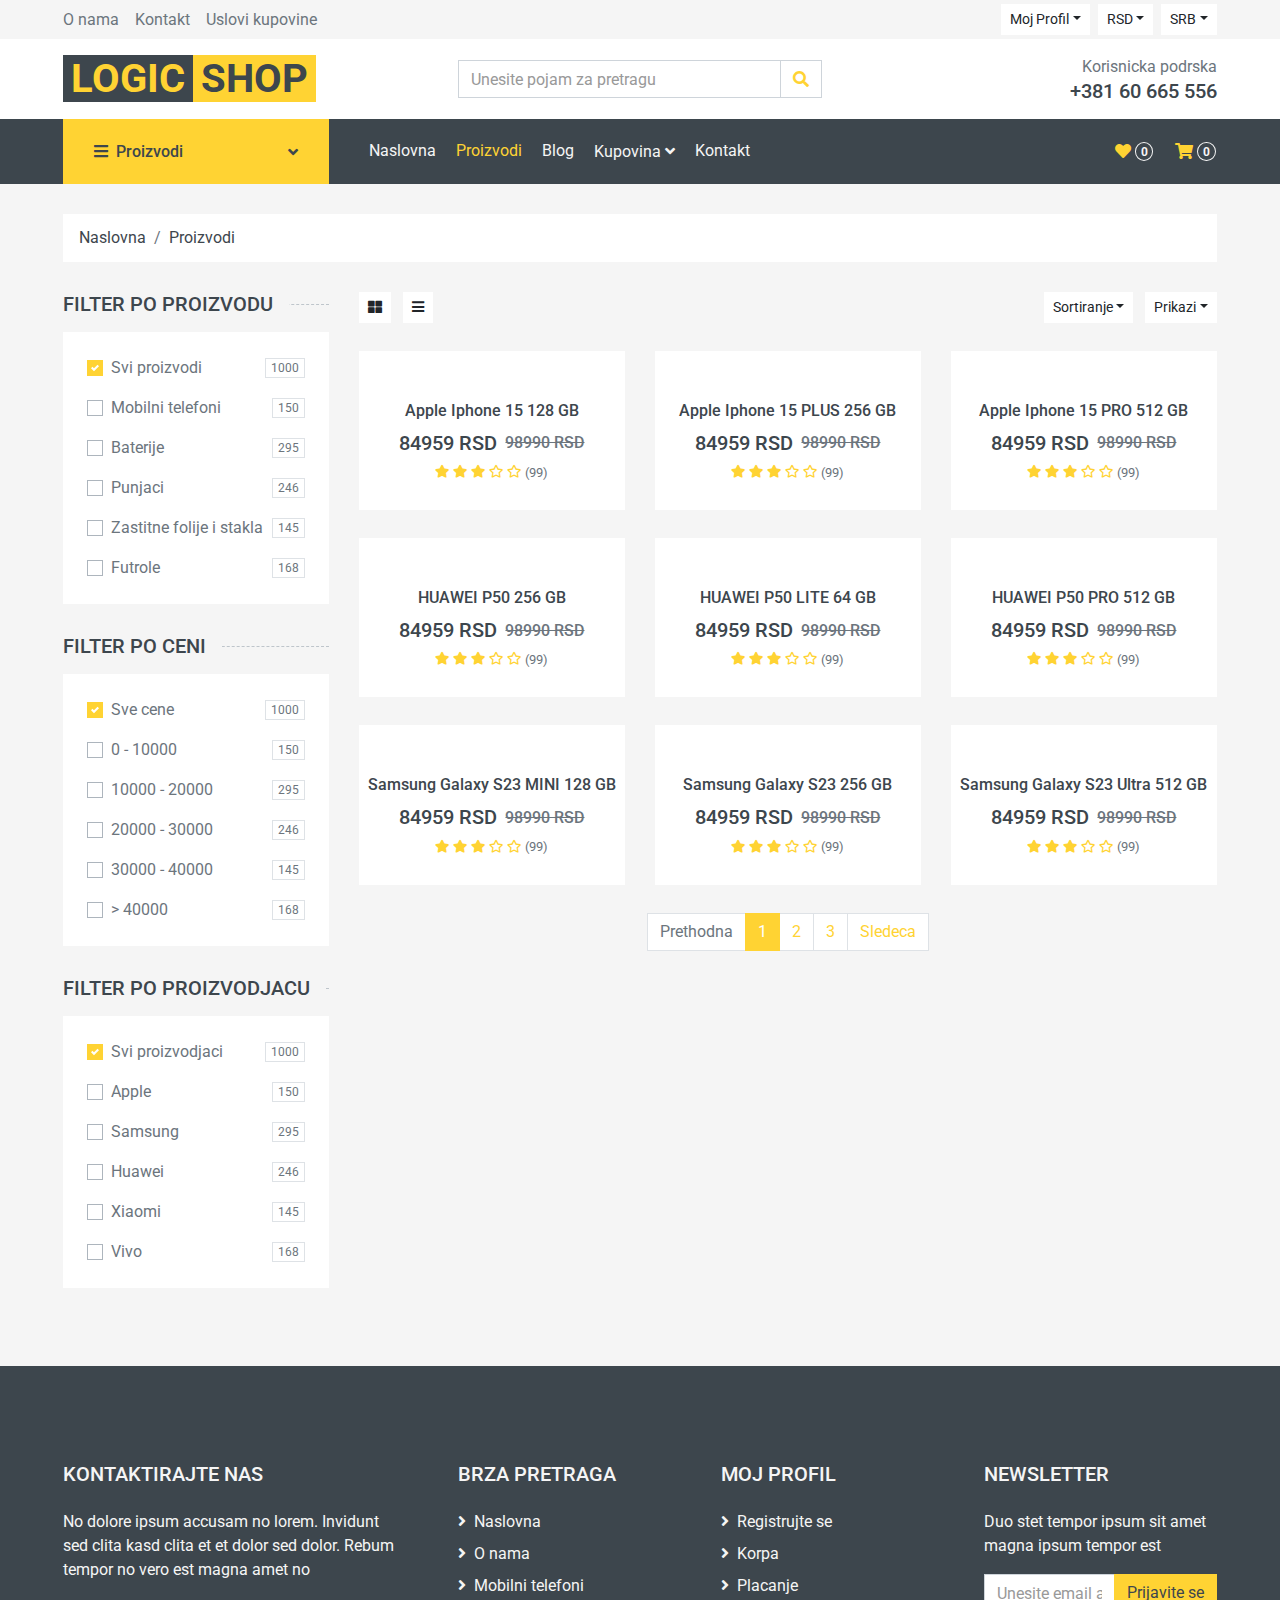
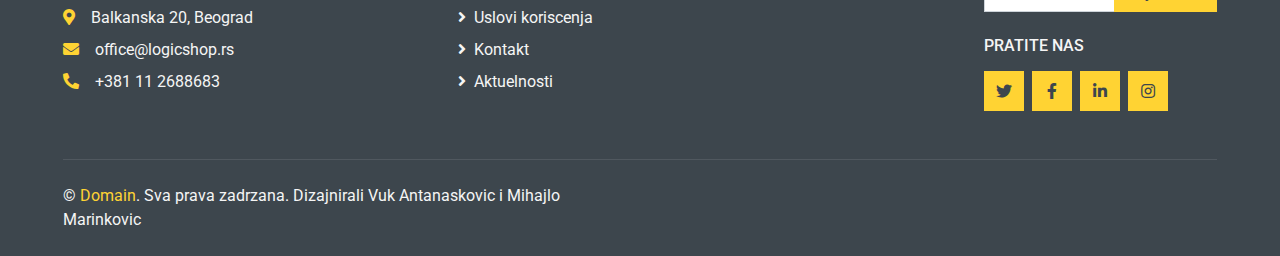
==== shop.html @ 24058022 "Add files via upload" ====
<!DOCTYPE html>
<html lang="en">

<head>
    <meta charset="utf-8">
    <title>MultiShop - Online Shop Website Template</title>
    <meta content="width=device-width, initial-scale=1.0" name="viewport">
    <meta content="Free HTML Templates" name="keywords">
    <meta content="Free HTML Templates" name="description">

    <!-- Favicon -->
    <link href="img/favicon.ico" rel="icon">

    <!-- Google Web Fonts -->
    <link rel="preconnect" href="https://fonts.gstatic.com">
    <link href="https://fonts.googleapis.com/css2?family=Roboto:wght@400;500;700&display=swap" rel="stylesheet">  

    <!-- Font Awesome -->
    <link href="https://cdnjs.cloudflare.com/ajax/libs/font-awesome/5.10.0/css/all.min.css" rel="stylesheet">

    <!-- Libraries Stylesheet -->
    <link href="lib/animate/animate.min.css" rel="stylesheet">
    <link href="lib/owlcarousel/assets/owl.carousel.min.css" rel="stylesheet">

    <!-- Customized Bootstrap Stylesheet -->
    <link href="css/style.css" rel="stylesheet">
</head>

<body>
     <!-- Topbar Start -->
     <div class="container-fluid">
        <div class="row bg-secondary py-1 px-xl-5">
            <div class="col-lg-6 d-none d-lg-block">
                <div class="d-inline-flex align-items-center h-100">
                    <a class="text-body mr-3" href="">O nama</a>
                    <a class="text-body mr-3" href="">Kontakt</a>
                    <a class="text-body mr-3" href="">Uslovi kupovine</a>
                </div>
            </div>
            <div class="col-lg-6 text-center text-lg-right">
                <div class="d-inline-flex align-items-center">
                    <div class="btn-group">
                        <button type="button" class="btn btn-sm btn-light dropdown-toggle" data-toggle="dropdown">Moj Profil</button>
                        <div class="dropdown-menu dropdown-menu-right">
                            <button class="dropdown-item" type="button">Prijavite se</button>
                            <button class="dropdown-item" type="button">Registrujte se</button>
                        </div>
                    </div>
                    <div class="btn-group mx-2">
                        <button type="button" class="btn btn-sm btn-light dropdown-toggle" data-toggle="dropdown">RSD</button>
                        <div class="dropdown-menu dropdown-menu-right">
                            <button class="dropdown-item" type="button">RSD</button>
                            <button class="dropdown-item" type="button">EUR</button>
                            <button class="dropdown-item" type="button">USD</button>
                        </div>
                    </div>
                    <div class="btn-group">
                        <button type="button" class="btn btn-sm btn-light dropdown-toggle" data-toggle="dropdown">SRB</button>
                        <div class="dropdown-menu dropdown-menu-right">
                            <button class="dropdown-item" type="button">SRB</button>
                            <button class="dropdown-item" type="button">ENG</button>
                        </div>
                    </div>
                </div>
                <div class="d-inline-flex align-items-center d-block d-lg-none">
                    <a href="" class="btn px-0 ml-2">
                        <i class="fas fa-heart text-dark"></i>
                        <span class="badge text-dark border border-dark rounded-circle" style="padding-bottom: 2px;">0</span>
                    </a>
                    <a href="" class="btn px-0 ml-2">
                        <i class="fas fa-shopping-cart text-dark"></i>
                        <span class="badge text-dark border border-dark rounded-circle" style="padding-bottom: 2px;">0</span>
                    </a>
                </div>
            </div>
        </div>
        <div class="row align-items-center bg-light py-3 px-xl-5 d-none d-lg-flex">
            <div class="col-lg-4">
                <a href="" class="text-decoration-none">
                    <span class="h1 text-uppercase text-primary bg-dark px-2">Logic</span>
                    <span class="h1 text-uppercase text-dark bg-primary px-2 ml-n1">Shop</span>
                </a>
            </div>
            <div class="col-lg-4 col-6 text-left">
                <form action="">
                    <div class="input-group">
                        <input type="text" class="form-control" placeholder="Unesite pojam za pretragu">
                        <div class="input-group-append">
                            <span class="input-group-text bg-transparent text-primary">
                                <i class="fa fa-search"></i>
                            </span>
                        </div>
                    </div>
                </form>
            </div>
            <div class="col-lg-4 col-6 text-right">
                <p class="m-0">Korisnicka podrska</p>
                <h5 class="m-0">+381 60 665 556</h5>
            </div>
        </div>
    </div>
    <!-- Topbar End -->


    <!-- Navbar Start -->
    <div class="container-fluid bg-dark mb-30">
        <div class="row px-xl-5">
            <div class="col-lg-3 d-none d-lg-block">
                <a class="btn d-flex align-items-center justify-content-between bg-primary w-100" data-toggle="collapse" href="#navbar-vertical" style="height: 65px; padding: 0 30px;">
                    <h6 class="text-dark m-0"><i class="fa fa-bars mr-2"></i>Proizvodi</h6>
                    <i class="fa fa-angle-down text-dark"></i>
                </a>
                <nav class="collapse position-absolute navbar navbar-vertical navbar-light align-items-start p-0 bg-light" id="navbar-vertical" style="width: calc(100% - 30px); z-index: 999;">
                    <div class="navbar-nav w-100">
                        <div class="nav-item dropdown dropright">
                            <a href="#" class="nav-link dropdown-toggle" data-toggle="dropdown">Mobilni telefoni <i class="fa fa-angle-right float-right mt-1"></i></a>
                            <div class="dropdown-menu position-absolute rounded-0 border-0 m-0">
                                <a href="" class="dropdown-item">Svi telefoni</a>
                                <a href="" class="dropdown-item">Apple</a>
                                <a href="" class="dropdown-item">Samsung</a>
                                <a href="" class="dropdown-item">Vivo</a>
                                <a href="" class="dropdown-item">Huawei</a>
                                <a href="" class="dropdown-item">Xiaomi</a>
                                <a href="" class="dropdown-item">Tesla</a>
                                <a href="" class="dropdown-item">Honor</a>
                            </div>
                        </div>
                        <a href="" class="nav-item nav-link">Baterije</a>
                        <a href="" class="nav-item nav-link">Punjaci</a>
                        <a href="" class="nav-item nav-link">Zastitne folije i stakla</a>
                        <a href="" class="nav-item nav-link">Futrole</a>
                        <a href="" class="nav-item nav-link">Slusalice - Hands free</a>
                        <a href="" class="nav-item nav-link">Kablovi</a>
                        <a href="" class="nav-item nav-link">Memorija</a>
                        <a href="" class="nav-item nav-link">Power bank</a>
                        <a href="" class="nav-item nav-link">Servis</a>
                    </div>
                </nav>
            </div>
            <div class="col-lg-9">
                <nav class="navbar navbar-expand-lg bg-dark navbar-dark py-3 py-lg-0 px-0">
                    <a href="" class="text-decoration-none d-block d-lg-none">
                        <span class="h1 text-uppercase text-dark bg-light px-2">Multi</span>
                        <span class="h1 text-uppercase text-light bg-primary px-2 ml-n1">Shop</span>
                    </a>
                    <button type="button" class="navbar-toggler" data-toggle="collapse" data-target="#navbarCollapse">
                        <span class="navbar-toggler-icon"></span>
                    </button>
                    <div class="collapse navbar-collapse justify-content-between" id="navbarCollapse">
                        <div class="navbar-nav mr-auto py-0">
                            <a href="index.html" class="nav-item nav-link">Naslovna</a>
                            <a href="shop.html" class="nav-item nav-link active">Proizvodi</a>
                            <a href="detail.html" class="nav-item nav-link">Blog</a>
                            <div class="nav-item dropdown">
                                <a href="#" class="nav-link dropdown-toggle" data-toggle="dropdown">Kupovina <i class="fa fa-angle-down mt-1"></i></a>
                                <div class="dropdown-menu bg-primary rounded-0 border-0 m-0">
                                    <a href="cart.html" class="dropdown-item">Korpa</a>
                                    <a href="checkout.html" class="dropdown-item">Placanje</a>
                                </div>
                            </div>
                            <a href="contact.html" class="nav-item nav-link">Kontakt</a>
                        </div>
                        <div class="navbar-nav ml-auto py-0 d-none d-lg-block">
                            <a href="" class="btn px-0">
                                <i class="fas fa-heart text-primary"></i>
                                <span class="badge text-secondary border border-secondary rounded-circle" style="padding-bottom: 2px;">0</span>
                            </a>
                            <a href="" class="btn px-0 ml-3">
                                <i class="fas fa-shopping-cart text-primary"></i>
                                <span class="badge text-secondary border border-secondary rounded-circle" style="padding-bottom: 2px;">0</span>
                            </a>
                        </div>
                    </div>
                </nav>
            </div>
        </div>
    </div>
    <!-- Navbar End -->


    <!-- Breadcrumb Start -->
    <div class="container-fluid">
        <div class="row px-xl-5">
            <div class="col-12">
                <nav class="breadcrumb bg-light mb-30">
                    <a class="breadcrumb-item text-dark" href="#">Naslovna</a>
                    <a class="breadcrumb-item text-dark" href="#">Proizvodi</a>
                </nav>
            </div>
        </div>
    </div>
    <!-- Breadcrumb End -->


    <!-- Shop Start -->
    <div class="container-fluid">
        <div class="row px-xl-5">
            
            <!-- Shop Sidebar Start -->
            <div class="col-lg-3 col-md-4">
                                <!-- Size Start -->
                                <h5 class="section-title position-relative text-uppercase mb-3"><span class="bg-secondary pr-3">Filter po proizvodu</span></h5>
                                <div class="bg-light p-4 mb-30">
                                    <form>
                                        <div class="custom-control custom-checkbox d-flex align-items-center justify-content-between mb-3">
                                            <input type="checkbox" class="custom-control-input" checked id="size-all">
                                            <label class="custom-control-label" for="size-all">Svi proizvodi</label>
                                            <span class="badge border font-weight-normal">1000</span>
                                        </div>
                                        <div class="custom-control custom-checkbox d-flex align-items-center justify-content-between mb-3">
                                            <input type="checkbox" class="custom-control-input" id="size-1">
                                            <label class="custom-control-label" for="size-1">Mobilni telefoni</label>
                                            <span class="badge border font-weight-normal">150</span>
                                        </div>
                                        <div class="custom-control custom-checkbox d-flex align-items-center justify-content-between mb-3">
                                            <input type="checkbox" class="custom-control-input" id="size-2">
                                            <label class="custom-control-label" for="size-2">Baterije</label>
                                            <span class="badge border font-weight-normal">295</span>
                                        </div>
                                        <div class="custom-control custom-checkbox d-flex align-items-center justify-content-between mb-3">
                                            <input type="checkbox" class="custom-control-input" id="size-3">
                                            <label class="custom-control-label" for="size-3">Punjaci</label>
                                            <span class="badge border font-weight-normal">246</span>
                                        </div>
                                        <div class="custom-control custom-checkbox d-flex align-items-center justify-content-between mb-3">
                                            <input type="checkbox" class="custom-control-input" id="size-4">
                                            <label class="custom-control-label" for="size-4">Zastitne folije i stakla</label>
                                            <span class="badge border font-weight-normal">145</span>
                                        </div>
                                        <div class="custom-control custom-checkbox d-flex align-items-center justify-content-between">
                                            <input type="checkbox" class="custom-control-input" id="size-5">
                                            <label class="custom-control-label" for="size-5">Futrole</label>
                                            <span class="badge border font-weight-normal">168</span>
                                        </div>
                                    </form>
                                </div>
                                <!-- Size End -->
                <!-- Price Start -->
                <h5 class="section-title position-relative text-uppercase mb-3"><span class="bg-secondary pr-3">Filter po ceni</span></h5>
                <div class="bg-light p-4 mb-30">
                    <form>
                        <div class="custom-control custom-checkbox d-flex align-items-center justify-content-between mb-3">
                            <input type="checkbox" class="custom-control-input" checked id="price-all">
                            <label class="custom-control-label" for="price-all">Sve cene</label>
                            <span class="badge border font-weight-normal">1000</span>
                        </div>
                        <div class="custom-control custom-checkbox d-flex align-items-center justify-content-between mb-3">
                            <input type="checkbox" class="custom-control-input" id="price-1">
                            <label class="custom-control-label" for="price-1">0 - 10000</label>
                            <span class="badge border font-weight-normal">150</span>
                        </div>
                        <div class="custom-control custom-checkbox d-flex align-items-center justify-content-between mb-3">
                            <input type="checkbox" class="custom-control-input" id="price-2">
                            <label class="custom-control-label" for="price-2">10000 - 20000</label>
                            <span class="badge border font-weight-normal">295</span>
                        </div>
                        <div class="custom-control custom-checkbox d-flex align-items-center justify-content-between mb-3">
                            <input type="checkbox" class="custom-control-input" id="price-3">
                            <label class="custom-control-label" for="price-3">20000 - 30000</label>
                            <span class="badge border font-weight-normal">246</span>
                        </div>
                        <div class="custom-control custom-checkbox d-flex align-items-center justify-content-between mb-3">
                            <input type="checkbox" class="custom-control-input" id="price-4">
                            <label class="custom-control-label" for="price-4">30000 - 40000</label>
                            <span class="badge border font-weight-normal">145</span>
                        </div>
                        <div class="custom-control custom-checkbox d-flex align-items-center justify-content-between">
                            <input type="checkbox" class="custom-control-input" id="price-5">
                            <label class="custom-control-label" for="price-5">> 40000</label>
                            <span class="badge border font-weight-normal">168</span>
                        </div>
                    </form>
                </div>
                <!-- Price End -->
                
                <!-- Color Start -->
                <h5 class="section-title position-relative text-uppercase mb-3"><span class="bg-secondary pr-3">Filter po proizvodjacu</span></h5>
                <div class="bg-light p-4 mb-30">
                    <form>
                        <div class="custom-control custom-checkbox d-flex align-items-center justify-content-between mb-3">
                            <input type="checkbox" class="custom-control-input" checked id="color-all">
                            <label class="custom-control-label" for="price-all">Svi proizvodjaci</label>
                            <span class="badge border font-weight-normal">1000</span>
                        </div>
                        <div class="custom-control custom-checkbox d-flex align-items-center justify-content-between mb-3">
                            <input type="checkbox" class="custom-control-input" id="color-1">
                            <label class="custom-control-label" for="color-1">Apple</label>
                            <span class="badge border font-weight-normal">150</span>
                        </div>
                        <div class="custom-control custom-checkbox d-flex align-items-center justify-content-between mb-3">
                            <input type="checkbox" class="custom-control-input" id="color-2">
                            <label class="custom-control-label" for="color-2">Samsung</label>
                            <span class="badge border font-weight-normal">295</span>
                        </div>
                        <div class="custom-control custom-checkbox d-flex align-items-center justify-content-between mb-3">
                            <input type="checkbox" class="custom-control-input" id="color-3">
                            <label class="custom-control-label" for="color-3">Huawei</label>
                            <span class="badge border font-weight-normal">246</span>
                        </div>
                        <div class="custom-control custom-checkbox d-flex align-items-center justify-content-between mb-3">
                            <input type="checkbox" class="custom-control-input" id="color-4">
                            <label class="custom-control-label" for="color-4">Xiaomi</label>
                            <span class="badge border font-weight-normal">145</span>
                        </div>
                        <div class="custom-control custom-checkbox d-flex align-items-center justify-content-between">
                            <input type="checkbox" class="custom-control-input" id="color-5">
                            <label class="custom-control-label" for="color-5">Vivo</label>
                            <span class="badge border font-weight-normal">168</span>
                        </div>
                    </form>
                </div>
                <!-- Color End -->

            </div>
            <!-- Shop Sidebar End -->


            <!-- Shop Product Start -->
            <div class="col-lg-9 col-md-8">
                <div class="row pb-3">
                    <div class="col-12 pb-1">
                        <div class="d-flex align-items-center justify-content-between mb-4">
                            <div>
                                <button class="btn btn-sm btn-light"><i class="fa fa-th-large"></i></button>
                                <button class="btn btn-sm btn-light ml-2"><i class="fa fa-bars"></i></button>
                            </div>
                            <div class="ml-2">
                                <div class="btn-group">
                                    <button type="button" class="btn btn-sm btn-light dropdown-toggle" data-toggle="dropdown">Sortiranje</button>
                                    <div class="dropdown-menu dropdown-menu-right">
                                        <a class="dropdown-item" href="#">Po ceni rastuce</a>
                                        <a class="dropdown-item" href="#">Po ceni opadajuce</a>
                                        <a class="dropdown-item" href="#">Po nazivu proizvoda</a>
                                    </div>
                                </div>
                                <div class="btn-group ml-2">
                                    <button type="button" class="btn btn-sm btn-light dropdown-toggle" data-toggle="dropdown">Prikazi</button>
                                    <div class="dropdown-menu dropdown-menu-right">
                                        <a class="dropdown-item" href="#">10</a>
                                        <a class="dropdown-item" href="#">20</a>
                                        <a class="dropdown-item" href="#">30</a>
                                    </div>
                                </div>
                            </div>
                        </div>
                    </div>
                    <div class="col-lg-4 col-md-6 col-sm-6 pb-1">
                        <div class="product-item bg-light mb-4">
                            <div class="product-img position-relative overflow-hidden">
                                <img class="img-fluid w-100" src="img/telefoni/izdvajamo/slika1.webp" alt="">
                                <div class="product-action">
                                    <a class="btn btn-outline-dark btn-square" href=""><i class="fa fa-shopping-cart"></i></a>
                                    <a class="btn btn-outline-dark btn-square" href=""><i class="far fa-heart"></i></a>
                                    <a class="btn btn-outline-dark btn-square" href=""><i class="fa fa-sync-alt"></i></a>
                                    <a class="btn btn-outline-dark btn-square" href=""><i class="fa fa-search"></i></a>
                                </div>
                            </div>
                            <div class="text-center py-4">
                                <a class="h6 text-decoration-none text-truncate" href="">Apple Iphone 15 128 GB</a>
                                <div class="d-flex align-items-center justify-content-center mt-2">
                                    <h5>84959 RSD</h5><h6 class="text-muted ml-2"><del>98990 RSD</del></h6>
                                </div>
                                <div class="d-flex align-items-center justify-content-center mb-1">
                                    <small class="fa fa-star text-primary mr-1"></small>
                                    <small class="fa fa-star text-primary mr-1"></small>
                                    <small class="fa fa-star text-primary mr-1"></small>
                                    <small class="far fa-star text-primary mr-1"></small>
                                    <small class="far fa-star text-primary mr-1"></small>
                                    <small>(99)</small>
                                </div>
                            </div>
                        </div>
                    </div>
                    <div class="col-lg-4 col-md-6 col-sm-6 pb-1">
                        <div class="product-item bg-light mb-4">
                            <div class="product-img position-relative overflow-hidden">
                                <img class="img-fluid w-100" src="img/telefoni/izdvajamo/slika1.webp" alt="">
                                <div class="product-action">
                                    <a class="btn btn-outline-dark btn-square" href=""><i class="fa fa-shopping-cart"></i></a>
                                    <a class="btn btn-outline-dark btn-square" href=""><i class="far fa-heart"></i></a>
                                    <a class="btn btn-outline-dark btn-square" href=""><i class="fa fa-sync-alt"></i></a>
                                    <a class="btn btn-outline-dark btn-square" href=""><i class="fa fa-search"></i></a>
                                </div>
                            </div>
                            <div class="text-center py-4">
                                <a class="h6 text-decoration-none text-truncate" href="">Apple Iphone 15 PLUS 256 GB</a>
                                <div class="d-flex align-items-center justify-content-center mt-2">
                                    <h5>84959 RSD</h5><h6 class="text-muted ml-2"><del>98990 RSD</del></h6>
                                </div>
                                <div class="d-flex align-items-center justify-content-center mb-1">
                                    <small class="fa fa-star text-primary mr-1"></small>
                                    <small class="fa fa-star text-primary mr-1"></small>
                                    <small class="fa fa-star text-primary mr-1"></small>
                                    <small class="far fa-star text-primary mr-1"></small>
                                    <small class="far fa-star text-primary mr-1"></small>
                                    <small>(99)</small>
                                </div>
                            </div>
                        </div>
                    </div>
                    <div class="col-lg-4 col-md-6 col-sm-6 pb-1">
                        <div class="product-item bg-light mb-4">
                            <div class="product-img position-relative overflow-hidden">
                                <img class="img-fluid w-100" src="img/telefoni/izdvajamo/slika1.webp" alt="">
                                <div class="product-action">
                                    <a class="btn btn-outline-dark btn-square" href=""><i class="fa fa-shopping-cart"></i></a>
                                    <a class="btn btn-outline-dark btn-square" href=""><i class="far fa-heart"></i></a>
                                    <a class="btn btn-outline-dark btn-square" href=""><i class="fa fa-sync-alt"></i></a>
                                    <a class="btn btn-outline-dark btn-square" href=""><i class="fa fa-search"></i></a>
                                </div>
                            </div>
                            <div class="text-center py-4">
                                <a class="h6 text-decoration-none text-truncate" href="">Apple Iphone 15 PRO 512 GB</a>
                                <div class="d-flex align-items-center justify-content-center mt-2">
                                    <h5>84959 RSD</h5><h6 class="text-muted ml-2"><del>98990 RSD</del></h6>
                                </div>
                                <div class="d-flex align-items-center justify-content-center mb-1">
                                    <small class="fa fa-star text-primary mr-1"></small>
                                    <small class="fa fa-star text-primary mr-1"></small>
                                    <small class="fa fa-star text-primary mr-1"></small>
                                    <small class="far fa-star text-primary mr-1"></small>
                                    <small class="far fa-star text-primary mr-1"></small>
                                    <small>(99)</small>
                                </div>
                            </div>
                        </div>
                    </div>
                    <div class="col-lg-4 col-md-6 col-sm-6 pb-1">
                        <div class="product-item bg-light mb-4">
                            <div class="product-img position-relative overflow-hidden">
                                <img class="img-fluid w-100" src="img/telefoni/izdvajamo/slika4.jpg" alt="">
                                <div class="product-action">
                                    <a class="btn btn-outline-dark btn-square" href=""><i class="fa fa-shopping-cart"></i></a>
                                    <a class="btn btn-outline-dark btn-square" href=""><i class="far fa-heart"></i></a>
                                    <a class="btn btn-outline-dark btn-square" href=""><i class="fa fa-sync-alt"></i></a>
                                    <a class="btn btn-outline-dark btn-square" href=""><i class="fa fa-search"></i></a>
                                </div>
                            </div>
                            <div class="text-center py-4">
                                <a class="h6 text-decoration-none text-truncate" href="">HUAWEI P50 256 GB</a>
                                <div class="d-flex align-items-center justify-content-center mt-2">
                                    <h5>84959 RSD</h5><h6 class="text-muted ml-2"><del>98990 RSD</del></h6>
                                </div>
                                <div class="d-flex align-items-center justify-content-center mb-1">
                                    <small class="fa fa-star text-primary mr-1"></small>
                                    <small class="fa fa-star text-primary mr-1"></small>
                                    <small class="fa fa-star text-primary mr-1"></small>
                                    <small class="far fa-star text-primary mr-1"></small>
                                    <small class="far fa-star text-primary mr-1"></small>
                                    <small>(99)</small>
                                </div>
                            </div>
                        </div>
                    </div>
                    <div class="col-lg-4 col-md-6 col-sm-6 pb-1">
                        <div class="product-item bg-light mb-4">
                            <div class="product-img position-relative overflow-hidden">
                                <img class="img-fluid w-100" src="img/telefoni/izdvajamo/slika4.jpg" alt="">
                                <div class="product-action">
                                    <a class="btn btn-outline-dark btn-square" href=""><i class="fa fa-shopping-cart"></i></a>
                                    <a class="btn btn-outline-dark btn-square" href=""><i class="far fa-heart"></i></a>
                                    <a class="btn btn-outline-dark btn-square" href=""><i class="fa fa-sync-alt"></i></a>
                                    <a class="btn btn-outline-dark btn-square" href=""><i class="fa fa-search"></i></a>
                                </div>
                            </div>
                            <div class="text-center py-4">
                                <a class="h6 text-decoration-none text-truncate" href="">HUAWEI P50 LITE 64 GB</a>
                                <div class="d-flex align-items-center justify-content-center mt-2">
                                    <h5>84959 RSD</h5><h6 class="text-muted ml-2"><del>98990 RSD</del></h6>
                                </div>
                                <div class="d-flex align-items-center justify-content-center mb-1">
                                    <small class="fa fa-star text-primary mr-1"></small>
                                    <small class="fa fa-star text-primary mr-1"></small>
                                    <small class="fa fa-star text-primary mr-1"></small>
                                    <small class="far fa-star text-primary mr-1"></small>
                                    <small class="far fa-star text-primary mr-1"></small>
                                    <small>(99)</small>
                                </div>
                            </div>
                        </div>
                    </div>
                    <div class="col-lg-4 col-md-6 col-sm-6 pb-1">
                        <div class="product-item bg-light mb-4">
                            <div class="product-img position-relative overflow-hidden">
                                <img class="img-fluid w-100" src="img/telefoni/izdvajamo/slika4.jpg" alt="">
                                <div class="product-action">
                                    <a class="btn btn-outline-dark btn-square" href=""><i class="fa fa-shopping-cart"></i></a>
                                    <a class="btn btn-outline-dark btn-square" href=""><i class="far fa-heart"></i></a>
                                    <a class="btn btn-outline-dark btn-square" href=""><i class="fa fa-sync-alt"></i></a>
                                    <a class="btn btn-outline-dark btn-square" href=""><i class="fa fa-search"></i></a>
                                </div>
                            </div>
                            <div class="text-center py-4">
                                <a class="h6 text-decoration-none text-truncate" href="">HUAWEI P50 PRO 512 GB</a>
                                <div class="d-flex align-items-center justify-content-center mt-2">
                                    <h5>84959 RSD</h5><h6 class="text-muted ml-2"><del>98990 RSD</del></h6>
                                </div>
                                <div class="d-flex align-items-center justify-content-center mb-1">
                                    <small class="fa fa-star text-primary mr-1"></small>
                                    <small class="fa fa-star text-primary mr-1"></small>
                                    <small class="fa fa-star text-primary mr-1"></small>
                                    <small class="far fa-star text-primary mr-1"></small>
                                    <small class="far fa-star text-primary mr-1"></small>
                                    <small>(99)</small>
                                </div>
                            </div>
                        </div>
                    </div>
                    <div class="col-lg-4 col-md-6 col-sm-6 pb-1">
                        <div class="product-item bg-light mb-4">
                            <div class="product-img position-relative overflow-hidden">
                                <img class="img-fluid w-100" src="img/telefoni/izdvajamo/slika2.jpg" alt="">
                                <div class="product-action">
                                    <a class="btn btn-outline-dark btn-square" href=""><i class="fa fa-shopping-cart"></i></a>
                                    <a class="btn btn-outline-dark btn-square" href=""><i class="far fa-heart"></i></a>
                                    <a class="btn btn-outline-dark btn-square" href=""><i class="fa fa-sync-alt"></i></a>
                                    <a class="btn btn-outline-dark btn-square" href=""><i class="fa fa-search"></i></a>
                                </div>
                            </div>
                            <div class="text-center py-4">
                                <a class="h6 text-decoration-none text-truncate" href="">Samsung Galaxy S23 MINI 128 GB</a>
                                <div class="d-flex align-items-center justify-content-center mt-2">
                                    <h5>84959 RSD</h5><h6 class="text-muted ml-2"><del>98990 RSD</del></h6>
                                </div>
                                <div class="d-flex align-items-center justify-content-center mb-1">
                                    <small class="fa fa-star text-primary mr-1"></small>
                                    <small class="fa fa-star text-primary mr-1"></small>
                                    <small class="fa fa-star text-primary mr-1"></small>
                                    <small class="far fa-star text-primary mr-1"></small>
                                    <small class="far fa-star text-primary mr-1"></small>
                                    <small>(99)</small>
                                </div>
                            </div>
                        </div>
                    </div>
                    <div class="col-lg-4 col-md-6 col-sm-6 pb-1">
                        <div class="product-item bg-light mb-4">
                            <div class="product-img position-relative overflow-hidden">
                                <img class="img-fluid w-100" src="img/telefoni/izdvajamo/slika2.jpg" alt="">
                                <div class="product-action">
                                    <a class="btn btn-outline-dark btn-square" href=""><i class="fa fa-shopping-cart"></i></a>
                                    <a class="btn btn-outline-dark btn-square" href=""><i class="far fa-heart"></i></a>
                                    <a class="btn btn-outline-dark btn-square" href=""><i class="fa fa-sync-alt"></i></a>
                                    <a class="btn btn-outline-dark btn-square" href=""><i class="fa fa-search"></i></a>
                                </div>
                            </div>
                            <div class="text-center py-4">
                                <a class="h6 text-decoration-none text-truncate" href="">Samsung Galaxy S23 256 GB</a>
                                <div class="d-flex align-items-center justify-content-center mt-2">
                                    <h5>84959 RSD</h5><h6 class="text-muted ml-2"><del>98990 RSD</del></h6>
                                </div>
                                <div class="d-flex align-items-center justify-content-center mb-1">
                                    <small class="fa fa-star text-primary mr-1"></small>
                                    <small class="fa fa-star text-primary mr-1"></small>
                                    <small class="fa fa-star text-primary mr-1"></small>
                                    <small class="far fa-star text-primary mr-1"></small>
                                    <small class="far fa-star text-primary mr-1"></small>
                                    <small>(99)</small>
                                </div>
                            </div>
                        </div>
                    </div>
                    <div class="col-lg-4 col-md-6 col-sm-6 pb-1">
                        <div class="product-item bg-light mb-4">
                            <div class="product-img position-relative overflow-hidden">
                                <img class="img-fluid w-100" src="img/telefoni/izdvajamo/slika2.jpg" alt="">
                                <div class="product-action">
                                    <a class="btn btn-outline-dark btn-square" href=""><i class="fa fa-shopping-cart"></i></a>
                                    <a class="btn btn-outline-dark btn-square" href=""><i class="far fa-heart"></i></a>
                                    <a class="btn btn-outline-dark btn-square" href=""><i class="fa fa-sync-alt"></i></a>
                                    <a class="btn btn-outline-dark btn-square" href=""><i class="fa fa-search"></i></a>
                                </div>
                            </div>
                            <div class="text-center py-4">
                                <a class="h6 text-decoration-none text-truncate" href="">Samsung Galaxy S23 Ultra 512 GB</a>
                                <div class="d-flex align-items-center justify-content-center mt-2">
                                    <h5>84959 RSD</h5><h6 class="text-muted ml-2"><del>98990 RSD</del></h6>
                                </div>
                                <div class="d-flex align-items-center justify-content-center mb-1">
                                    <small class="fa fa-star text-primary mr-1"></small>
                                    <small class="fa fa-star text-primary mr-1"></small>
                                    <small class="fa fa-star text-primary mr-1"></small>
                                    <small class="far fa-star text-primary mr-1"></small>
                                    <small class="far fa-star text-primary mr-1"></small>
                                    <small>(99)</small>
                                </div>
                            </div>
                        </div>
                    </div>
                    <div class="col-12">
                        <nav>
                          <ul class="pagination justify-content-center">
                            <li class="page-item disabled"><a class="page-link" href="#">Prethodna</span></a></li>
                            <li class="page-item active"><a class="page-link" href="#">1</a></li>
                            <li class="page-item"><a class="page-link" href="#">2</a></li>
                            <li class="page-item"><a class="page-link" href="#">3</a></li>
                            <li class="page-item"><a class="page-link" href="#">Sledeca</a></li>
                          </ul>
                        </nav>
                    </div>
                </div>
            </div>
            <!-- Shop Product End -->
        </div>
    </div>
    <!-- Shop End -->


<!-- Footer Start -->
<div class="container-fluid bg-dark text-secondary mt-5 pt-5">
    <div class="row px-xl-5 pt-5">
        <div class="col-lg-4 col-md-12 mb-5 pr-3 pr-xl-5">
            <h5 class="text-secondary text-uppercase mb-4">Kontaktirajte nas</h5>
            <p class="mb-4">No dolore ipsum accusam no lorem. Invidunt sed clita kasd clita et et dolor sed dolor. Rebum tempor no vero est magna amet no</p>
            <p class="mb-2"><i class="fa fa-map-marker-alt text-primary mr-3"></i>Balkanska 20, Beograd</p>
            <p class="mb-2"><i class="fa fa-envelope text-primary mr-3"></i>office@logicshop.rs</p>
            <p class="mb-0"><i class="fa fa-phone-alt text-primary mr-3"></i>+381 11 2688683</p>
        </div>
        <div class="col-lg-8 col-md-12">
            <div class="row">
                <div class="col-md-4 mb-5">
                    <h5 class="text-secondary text-uppercase mb-4">Brza pretraga</h5>
                    <div class="d-flex flex-column justify-content-start">
                        <a class="text-secondary mb-2" href="#"><i class="fa fa-angle-right mr-2"></i>Naslovna</a>
                        <a class="text-secondary mb-2" href="#"><i class="fa fa-angle-right mr-2"></i>O nama</a>
                        <a class="text-secondary mb-2" href="#"><i class="fa fa-angle-right mr-2"></i>Mobilni telefoni</a>
                        <a class="text-secondary mb-2" href="#"><i class="fa fa-angle-right mr-2"></i>Uslovi koriscenja</a>
                        <a class="text-secondary mb-2" href="#"><i class="fa fa-angle-right mr-2"></i>Kontakt</a>
                        <a class="text-secondary" href="#"><i class="fa fa-angle-right mr-2"></i>Aktuelnosti</a>
                    </div>
                </div>
                <div class="col-md-4 mb-5">
                    <h5 class="text-secondary text-uppercase mb-4">Moj profil</h5>
                    <div class="d-flex flex-column justify-content-start">
                        <a class="text-secondary mb-2" href="#"><i class="fa fa-angle-right mr-2"></i>Registrujte se</a>
                        <a class="text-secondary mb-2" href="#"><i class="fa fa-angle-right mr-2"></i>Korpa</a>
                        <a class="text-secondary mb-2" href="#"><i class="fa fa-angle-right mr-2"></i>Placanje</a>
                    </div>
                </div>
                <div class="col-md-4 mb-5">
                    <h5 class="text-secondary text-uppercase mb-4">Newsletter</h5>
                    <p>Duo stet tempor ipsum sit amet magna ipsum tempor est</p>
                    <form action="">
                        <div class="input-group">
                            <input type="text" class="form-control" placeholder="Unesite email adresu">
                            <div class="input-group-append">
                                <button class="btn btn-primary">Prijavite se</button>
                            </div>
                        </div>
                    </form>
                    <h6 class="text-secondary text-uppercase mt-4 mb-3">Pratite nas</h6>
                    <div class="d-flex">
                        <a class="btn btn-primary btn-square mr-2" href="#"><i class="fab fa-twitter"></i></a>
                        <a class="btn btn-primary btn-square mr-2" href="#"><i class="fab fa-facebook-f"></i></a>
                        <a class="btn btn-primary btn-square mr-2" href="#"><i class="fab fa-linkedin-in"></i></a>
                        <a class="btn btn-primary btn-square" href="#"><i class="fab fa-instagram"></i></a>
                    </div>
                </div>
            </div>
        </div>
    </div>
    <div class="row border-top mx-xl-5 py-4" style="border-color: rgba(256, 256, 256, .1) !important;">
        <div class="col-md-6 px-xl-0">
            <p class="mb-md-0 text-center text-md-left text-secondary">
                &copy; <a class="text-primary" href="#">Domain</a>. Sva prava zadrzana. Dizajnirali Vuk Antanaskovic i Mihajlo Marinkovic
            </p>
        </div>
        <div class="col-md-6 px-xl-0 text-center text-md-right">
            <img class="img-fluid" src="img/payments.png" alt="">
        </div>
    </div>
</div>
<!-- Footer End -->



    <!-- Back to Top -->
    <a href="#" class="btn btn-primary back-to-top"><i class="fa fa-angle-double-up"></i></a>


    <!-- JavaScript Libraries -->
    <script src="https://code.jquery.com/jquery-3.4.1.min.js"></script>
    <script src="https://stackpath.bootstrapcdn.com/bootstrap/4.4.1/js/bootstrap.bundle.min.js"></script>
    <script src="lib/easing/easing.min.js"></script>
    <script src="lib/owlcarousel/owl.carousel.min.js"></script>

    <!-- Contact Javascript File -->
    <script src="mail/jqBootstrapValidation.min.js"></script>
    <script src="mail/contact.js"></script>

    <!-- Template Javascript -->
    <script src="js/main.js"></script>
</body>

</html>
---- css/style.css ----
/******* Bootstrap Theming ********/
/*!
 * Bootstrap v4.5.3 (https://getbootstrap.com/)
 * Copyright 2011-2020 The Bootstrap Authors
 * Copyright 2011-2020 Twitter, Inc.
 * Licensed under MIT (https://github.com/twbs/bootstrap/blob/main/LICENSE)
 */
:root {
  --blue: #007bff;
  --indigo: #6610f2;
  --purple: #6f42c1;
  --pink: #e83e8c;
  --red: #dc3545;
  --orange: #fd7e14;
  --yellow: #ffc107;
  --green: #28a745;
  --teal: #20c997;
  --cyan: #17a2b8;
  --white: #fff;
  --gray: #6c757d;
  --gray-dark: #343a40;
  --primary: #FFD333;
  --secondary: #F5F5F5;
  --success: #28a745;
  --info: #17a2b8;
  --warning: #ffc107;
  --danger: #dc3545;
  --light: #FFFFFF;
  --dark: #3D464D;
  --breakpoint-xs: 0;
  --breakpoint-sm: 576px;
  --breakpoint-md: 768px;
  --breakpoint-lg: 992px;
  --breakpoint-xl: 1200px;
  --font-family-sans-serif: "Roboto", sans-serif;
  --font-family-monospace: SFMono-Regular, Menlo, Monaco, Consolas, "Liberation Mono", "Courier New", monospace;
}

*,
*::before,
*::after {
  box-sizing: border-box;
}

html {
  font-family: sans-serif;
  line-height: 1.15;
  -webkit-text-size-adjust: 100%;
  -webkit-tap-highlight-color: rgba(0, 0, 0, 0);
}

article, aside, figcaption, figure, footer, header, hgroup, main, nav, section {
  display: block;
}

body {
  margin: 0;
  font-family: "Roboto", sans-serif;
  font-size: 1rem;
  font-weight: 400;
  line-height: 1.5;
  color: #6C757D;
  text-align: left;
  background-color: #F5F5F5;
}

[tabindex="-1"]:focus:not(:focus-visible) {
  outline: 0 !important;
}

hr {
  box-sizing: content-box;
  height: 0;
  overflow: visible;
}

h1, h2, h3, h4, h5, h6 {
  margin-top: 0;
  margin-bottom: 0.5rem;
}

p {
  margin-top: 0;
  margin-bottom: 1rem;
}

abbr[title],
abbr[data-original-title] {
  text-decoration: underline;
  text-decoration: underline dotted;
  cursor: help;
  border-bottom: 0;
  text-decoration-skip-ink: none;
}

address {
  margin-bottom: 1rem;
  font-style: normal;
  line-height: inherit;
}

ol,
ul,
dl {
  margin-top: 0;
  margin-bottom: 1rem;
}

ol ol,
ul ul,
ol ul,
ul ol {
  margin-bottom: 0;
}

dt {
  font-weight: 700;
}

dd {
  margin-bottom: .5rem;
  margin-left: 0;
}

blockquote {
  margin: 0 0 1rem;
}

b,
strong {
  font-weight: bolder;
}

small {
  font-size: 80%;
}

sub,
sup {
  position: relative;
  font-size: 75%;
  line-height: 0;
  vertical-align: baseline;
}

sub {
  bottom: -.25em;
}

sup {
  top: -.5em;
}

a {
  color: #FFD333;
  text-decoration: none;
  background-color: transparent;
}

a:hover {
  color: #e6b400;
  text-decoration: underline;
}

a:not([href]):not([class]) {
  color: inherit;
  text-decoration: none;
}

a:not([href]):not([class]):hover {
  color: inherit;
  text-decoration: none;
}

pre,
code,
kbd,
samp {
  font-family: SFMono-Regular, Menlo, Monaco, Consolas, "Liberation Mono", "Courier New", monospace;
  font-size: 1em;
}

pre {
  margin-top: 0;
  margin-bottom: 1rem;
  overflow: auto;
  -ms-overflow-style: scrollbar;
}

figure {
  margin: 0 0 1rem;
}

img {
  vertical-align: middle;
  border-style: none;
}

svg {
  overflow: hidden;
  vertical-align: middle;
}

table {
  border-collapse: collapse;
}

caption {
  padding-top: 0.75rem;
  padding-bottom: 0.75rem;
  color: #6c757d;
  text-align: left;
  caption-side: bottom;
}

th {
  text-align: inherit;
  text-align: -webkit-match-parent;
}

label {
  display: inline-block;
  margin-bottom: 0.5rem;
}

button {
  border-radius: 0;
}

button:focus {
  outline: 1px dotted;
  outline: 5px auto -webkit-focus-ring-color;
}

input,
button,
select,
optgroup,
textarea {
  margin: 0;
  font-family: inherit;
  font-size: inherit;
  line-height: inherit;
}

button,
input {
  overflow: visible;
}

button,
select {
  text-transform: none;
}

[role="button"] {
  cursor: pointer;
}

select {
  word-wrap: normal;
}

button,
[type="button"],
[type="reset"],
[type="submit"] {
  -webkit-appearance: button;
}

button:not(:disabled),
[type="button"]:not(:disabled),
[type="reset"]:not(:disabled),
[type="submit"]:not(:disabled) {
  cursor: pointer;
}

button::-moz-focus-inner,
[type="button"]::-moz-focus-inner,
[type="reset"]::-moz-focus-inner,
[type="submit"]::-moz-focus-inner {
  padding: 0;
  border-style: none;
}

input[type="radio"],
input[type="checkbox"] {
  box-sizing: border-box;
  padding: 0;
}

textarea {
  overflow: auto;
  resize: vertical;
}

fieldset {
  min-width: 0;
  padding: 0;
  margin: 0;
  border: 0;
}

legend {
  display: block;
  width: 100%;
  max-width: 100%;
  padding: 0;
  margin-bottom: .5rem;
  font-size: 1.5rem;
  line-height: inherit;
  color: inherit;
  white-space: normal;
}

@media (max-width: 1200px) {
  legend {
    font-size: calc(1.275rem + 0.3vw) ;
  }
}

progress {
  vertical-align: baseline;
}

[type="number"]::-webkit-inner-spin-button,
[type="number"]::-webkit-outer-spin-button {
  height: auto;
}

[type="search"] {
  outline-offset: -2px;
  -webkit-appearance: none;
}

[type="search"]::-webkit-search-decoration {
  -webkit-appearance: none;
}

::-webkit-file-upload-button {
  font: inherit;
  -webkit-appearance: button;
}

output {
  display: inline-block;
}

summary {
  display: list-item;
  cursor: pointer;
}

template {
  display: none;
}

[hidden] {
  display: none !important;
}

h1, h2, h3, h4, h5, h6,
.h1, .h2, .h3, .h4, .h5, .h6 {
  margin-bottom: 0.5rem;
  font-weight: 500;
  line-height: 1.2;
  color: #3D464D;
}

h1, .h1 {
  font-size: 2.5rem;
}

@media (max-width: 1200px) {
  h1, .h1 {
    font-size: calc(1.375rem + 1.5vw) ;
  }
}

h2, .h2 {
  font-size: 2rem;
}

@media (max-width: 1200px) {
  h2, .h2 {
    font-size: calc(1.325rem + 0.9vw) ;
  }
}

h3, .h3 {
  font-size: 1.75rem;
}

@media (max-width: 1200px) {
  h3, .h3 {
    font-size: calc(1.3rem + 0.6vw) ;
  }
}

h4, .h4 {
  font-size: 1.5rem;
}

@media (max-width: 1200px) {
  h4, .h4 {
    font-size: calc(1.275rem + 0.3vw) ;
  }
}

h5, .h5 {
  font-size: 1.25rem;
}

h6, .h6 {
  font-size: 1rem;
}

.lead {
  font-size: 1.25rem;
  font-weight: 300;
}

.display-1 {
  font-size: 6rem;
  font-weight: 300;
  line-height: 1.2;
}

@media (max-width: 1200px) {
  .display-1 {
    font-size: calc(1.725rem + 5.7vw) ;
  }
}

.display-2 {
  font-size: 5.5rem;
  font-weight: 300;
  line-height: 1.2;
}

@media (max-width: 1200px) {
  .display-2 {
    font-size: calc(1.675rem + 5.1vw) ;
  }
}

.display-3 {
  font-size: 4.5rem;
  font-weight: 300;
  line-height: 1.2;
}

@media (max-width: 1200px) {
  .display-3 {
    font-size: calc(1.575rem + 3.9vw) ;
  }
}

.display-4 {
  font-size: 3.5rem;
  font-weight: 300;
  line-height: 1.2;
}

@media (max-width: 1200px) {
  .display-4 {
    font-size: calc(1.475rem + 2.7vw) ;
  }
}

hr {
  margin-top: 1rem;
  margin-bottom: 1rem;
  border: 0;
  border-top: 1px solid rgba(0, 0, 0, 0.1);
}

small,
.small {
  font-size: 80%;
  font-weight: 400;
}

mark,
.mark {
  padding: 0.2em;
  background-color: #fcf8e3;
}

.list-unstyled {
  padding-left: 0;
  list-style: none;
}

.list-inline {
  padding-left: 0;
  list-style: none;
}

.list-inline-item {
  display: inline-block;
}

.list-inline-item:not(:last-child) {
  margin-right: 0.5rem;
}

.initialism {
  font-size: 90%;
  text-transform: uppercase;
}

.blockquote {
  margin-bottom: 1rem;
  font-size: 1.25rem;
}

.blockquote-footer {
  display: block;
  font-size: 80%;
  color: #6c757d;
}

.blockquote-footer::before {
  content: "\2014\00A0";
}

.img-fluid {
  max-width: 100%;
  height: auto;
}

.img-thumbnail {
  padding: 0.25rem;
  background-color: #F5F5F5;
  border: 1px solid #dee2e6;
  max-width: 100%;
  height: auto;
}

.figure {
  display: inline-block;
}

.figure-img {
  margin-bottom: 0.5rem;
  line-height: 1;
}

.figure-caption {
  font-size: 90%;
  color: #6c757d;
}

code {
  font-size: 87.5%;
  color: #e83e8c;
  word-wrap: break-word;
}

a > code {
  color: inherit;
}

kbd {
  padding: 0.2rem 0.4rem;
  font-size: 87.5%;
  color: #fff;
  background-color: #212529;
}

kbd kbd {
  padding: 0;
  font-size: 100%;
  font-weight: 700;
}

pre {
  display: block;
  font-size: 87.5%;
  color: #212529;
}

pre code {
  font-size: inherit;
  color: inherit;
  word-break: normal;
}

.pre-scrollable {
  max-height: 340px;
  overflow-y: scroll;
}

.container,
.container-fluid,
.container-sm,
.container-md,
.container-lg,
.container-xl {
  width: 100%;
  padding-right: 15px;
  padding-left: 15px;
  margin-right: auto;
  margin-left: auto;
}

@media (min-width: 576px) {
  .container, .container-sm {
    max-width: 540px;
  }
}

@media (min-width: 768px) {
  .container, .container-sm, .container-md {
    max-width: 720px;
  }
}

@media (min-width: 992px) {
  .container, .container-sm, .container-md, .container-lg {
    max-width: 960px;
  }
}

@media (min-width: 1200px) {
  .container, .container-sm, .container-md, .container-lg, .container-xl {
    max-width: 1140px;
  }
}

.row {
  display: flex;
  flex-wrap: wrap;
  margin-right: -15px;
  margin-left: -15px;
}

.no-gutters {
  margin-right: 0;
  margin-left: 0;
}

.no-gutters > .col,
.no-gutters > [class*="col-"] {
  padding-right: 0;
  padding-left: 0;
}

.col-1, .col-2, .col-3, .col-4, .col-5, .col-6, .col-7, .col-8, .col-9, .col-10, .col-11, .col-12, .col,
.col-auto, .col-sm-1, .col-sm-2, .col-sm-3, .col-sm-4, .col-sm-5, .col-sm-6, .col-sm-7, .col-sm-8, .col-sm-9, .col-sm-10, .col-sm-11, .col-sm-12, .col-sm,
.col-sm-auto, .col-md-1, .col-md-2, .col-md-3, .col-md-4, .col-md-5, .col-md-6, .col-md-7, .col-md-8, .col-md-9, .col-md-10, .col-md-11, .col-md-12, .col-md,
.col-md-auto, .col-lg-1, .col-lg-2, .col-lg-3, .col-lg-4, .col-lg-5, .col-lg-6, .col-lg-7, .col-lg-8, .col-lg-9, .col-lg-10, .col-lg-11, .col-lg-12, .col-lg,
.col-lg-auto, .col-xl-1, .col-xl-2, .col-xl-3, .col-xl-4, .col-xl-5, .col-xl-6, .col-xl-7, .col-xl-8, .col-xl-9, .col-xl-10, .col-xl-11, .col-xl-12, .col-xl,
.col-xl-auto {
  position: relative;
  width: 100%;
  padding-right: 15px;
  padding-left: 15px;
}

.col {
  flex-basis: 0;
  flex-grow: 1;
  max-width: 100%;
}

.row-cols-1 > * {
  flex: 0 0 100%;
  max-width: 100%;
}

.row-cols-2 > * {
  flex: 0 0 50%;
  max-width: 50%;
}

.row-cols-3 > * {
  flex: 0 0 33.33333%;
  max-width: 33.33333%;
}

.row-cols-4 > * {
  flex: 0 0 25%;
  max-width: 25%;
}

.row-cols-5 > * {
  flex: 0 0 20%;
  max-width: 20%;
}

.row-cols-6 > * {
  flex: 0 0 16.66667%;
  max-width: 16.66667%;
}

.col-auto {
  flex: 0 0 auto;
  width: auto;
  max-width: 100%;
}

.col-1 {
  flex: 0 0 8.33333%;
  max-width: 8.33333%;
}

.col-2 {
  flex: 0 0 16.66667%;
  max-width: 16.66667%;
}

.col-3 {
  flex: 0 0 25%;
  max-width: 25%;
}

.col-4 {
  flex: 0 0 33.33333%;
  max-width: 33.33333%;
}

.col-5 {
  flex: 0 0 41.66667%;
  max-width: 41.66667%;
}

.col-6 {
  flex: 0 0 50%;
  max-width: 50%;
}

.col-7 {
  flex: 0 0 58.33333%;
  max-width: 58.33333%;
}

.col-8 {
  flex: 0 0 66.66667%;
  max-width: 66.66667%;
}

.col-9 {
  flex: 0 0 75%;
  max-width: 75%;
}

.col-10 {
  flex: 0 0 83.33333%;
  max-width: 83.33333%;
}

.col-11 {
  flex: 0 0 91.66667%;
  max-width: 91.66667%;
}

.col-12 {
  flex: 0 0 100%;
  max-width: 100%;
}

.order-first {
  order: -1;
}

.order-last {
  order: 13;
}

.order-0 {
  order: 0;
}

.order-1 {
  order: 1;
}

.order-2 {
  order: 2;
}

.order-3 {
  order: 3;
}

.order-4 {
  order: 4;
}

.order-5 {
  order: 5;
}

.order-6 {
  order: 6;
}

.order-7 {
  order: 7;
}

.order-8 {
  order: 8;
}

.order-9 {
  order: 9;
}

.order-10 {
  order: 10;
}

.order-11 {
  order: 11;
}

.order-12 {
  order: 12;
}

.offset-1 {
  margin-left: 8.33333%;
}

.offset-2 {
  margin-left: 16.66667%;
}

.offset-3 {
  margin-left: 25%;
}

.offset-4 {
  margin-left: 33.33333%;
}

.offset-5 {
  margin-left: 41.66667%;
}

.offset-6 {
  margin-left: 50%;
}

.offset-7 {
  margin-left: 58.33333%;
}

.offset-8 {
  margin-left: 66.66667%;
}

.offset-9 {
  margin-left: 75%;
}

.offset-10 {
  margin-left: 83.33333%;
}

.offset-11 {
  margin-left: 91.66667%;
}

@media (min-width: 576px) {
  .col-sm {
    flex-basis: 0;
    flex-grow: 1;
    max-width: 100%;
  }
  .row-cols-sm-1 > * {
    flex: 0 0 100%;
    max-width: 100%;
  }
  .row-cols-sm-2 > * {
    flex: 0 0 50%;
    max-width: 50%;
  }
  .row-cols-sm-3 > * {
    flex: 0 0 33.33333%;
    max-width: 33.33333%;
  }
  .row-cols-sm-4 > * {
    flex: 0 0 25%;
    max-width: 25%;
  }
  .row-cols-sm-5 > * {
    flex: 0 0 20%;
    max-width: 20%;
  }
  .row-cols-sm-6 > * {
    flex: 0 0 16.66667%;
    max-width: 16.66667%;
  }
  .col-sm-auto {
    flex: 0 0 auto;
    width: auto;
    max-width: 100%;
  }
  .col-sm-1 {
    flex: 0 0 8.33333%;
    max-width: 8.33333%;
  }
  .col-sm-2 {
    flex: 0 0 16.66667%;
    max-width: 16.66667%;
  }
  .col-sm-3 {
    flex: 0 0 25%;
    max-width: 25%;
  }
  .col-sm-4 {
    flex: 0 0 33.33333%;
    max-width: 33.33333%;
  }
  .col-sm-5 {
    flex: 0 0 41.66667%;
    max-width: 41.66667%;
  }
  .col-sm-6 {
    flex: 0 0 50%;
    max-width: 50%;
  }
  .col-sm-7 {
    flex: 0 0 58.33333%;
    max-width: 58.33333%;
  }
  .col-sm-8 {
    flex: 0 0 66.66667%;
    max-width: 66.66667%;
  }
  .col-sm-9 {
    flex: 0 0 75%;
    max-width: 75%;
  }
  .col-sm-10 {
    flex: 0 0 83.33333%;
    max-width: 83.33333%;
  }
  .col-sm-11 {
    flex: 0 0 91.66667%;
    max-width: 91.66667%;
  }
  .col-sm-12 {
    flex: 0 0 100%;
    max-width: 100%;
  }
  .order-sm-first {
    order: -1;
  }
  .order-sm-last {
    order: 13;
  }
  .order-sm-0 {
    order: 0;
  }
  .order-sm-1 {
    order: 1;
  }
  .order-sm-2 {
    order: 2;
  }
  .order-sm-3 {
    order: 3;
  }
  .order-sm-4 {
    order: 4;
  }
  .order-sm-5 {
    order: 5;
  }
  .order-sm-6 {
    order: 6;
  }
  .order-sm-7 {
    order: 7;
  }
  .order-sm-8 {
    order: 8;
  }
  .order-sm-9 {
    order: 9;
  }
  .order-sm-10 {
    order: 10;
  }
  .order-sm-11 {
    order: 11;
  }
  .order-sm-12 {
    order: 12;
  }
  .offset-sm-0 {
    margin-left: 0;
  }
  .offset-sm-1 {
    margin-left: 8.33333%;
  }
  .offset-sm-2 {
    margin-left: 16.66667%;
  }
  .offset-sm-3 {
    margin-left: 25%;
  }
  .offset-sm-4 {
    margin-left: 33.33333%;
  }
  .offset-sm-5 {
    margin-left: 41.66667%;
  }
  .offset-sm-6 {
    margin-left: 50%;
  }
  .offset-sm-7 {
    margin-left: 58.33333%;
  }
  .offset-sm-8 {
    margin-left: 66.66667%;
  }
  .offset-sm-9 {
    margin-left: 75%;
  }
  .offset-sm-10 {
    margin-left: 83.33333%;
  }
  .offset-sm-11 {
    margin-left: 91.66667%;
  }
}

@media (min-width: 768px) {
  .col-md {
    flex-basis: 0;
    flex-grow: 1;
    max-width: 100%;
  }
  .row-cols-md-1 > * {
    flex: 0 0 100%;
    max-width: 100%;
  }
  .row-cols-md-2 > * {
    flex: 0 0 50%;
    max-width: 50%;
  }
  .row-cols-md-3 > * {
    flex: 0 0 33.33333%;
    max-width: 33.33333%;
  }
  .row-cols-md-4 > * {
    flex: 0 0 25%;
    max-width: 25%;
  }
  .row-cols-md-5 > * {
    flex: 0 0 20%;
    max-width: 20%;
  }
  .row-cols-md-6 > * {
    flex: 0 0 16.66667%;
    max-width: 16.66667%;
  }
  .col-md-auto {
    flex: 0 0 auto;
    width: auto;
    max-width: 100%;
  }
  .col-md-1 {
    flex: 0 0 8.33333%;
    max-width: 8.33333%;
  }
  .col-md-2 {
    flex: 0 0 16.66667%;
    max-width: 16.66667%;
  }
  .col-md-3 {
    flex: 0 0 25%;
    max-width: 25%;
  }
  .col-md-4 {
    flex: 0 0 33.33333%;
    max-width: 33.33333%;
  }
  .col-md-5 {
    flex: 0 0 41.66667%;
    max-width: 41.66667%;
  }
  .col-md-6 {
    flex: 0 0 50%;
    max-width: 50%;
  }
  .col-md-7 {
    flex: 0 0 58.33333%;
    max-width: 58.33333%;
  }
  .col-md-8 {
    flex: 0 0 66.66667%;
    max-width: 66.66667%;
  }
  .col-md-9 {
    flex: 0 0 75%;
    max-width: 75%;
  }
  .col-md-10 {
    flex: 0 0 83.33333%;
    max-width: 83.33333%;
  }
  .col-md-11 {
    flex: 0 0 91.66667%;
    max-width: 91.66667%;
  }
  .col-md-12 {
    flex: 0 0 100%;
    max-width: 100%;
  }
  .order-md-first {
    order: -1;
  }
  .order-md-last {
    order: 13;
  }
  .order-md-0 {
    order: 0;
  }
  .order-md-1 {
    order: 1;
  }
  .order-md-2 {
    order: 2;
  }
  .order-md-3 {
    order: 3;
  }
  .order-md-4 {
    order: 4;
  }
  .order-md-5 {
    order: 5;
  }
  .order-md-6 {
    order: 6;
  }
  .order-md-7 {
    order: 7;
  }
  .order-md-8 {
    order: 8;
  }
  .order-md-9 {
    order: 9;
  }
  .order-md-10 {
    order: 10;
  }
  .order-md-11 {
    order: 11;
  }
  .order-md-12 {
    order: 12;
  }
  .offset-md-0 {
    margin-left: 0;
  }
  .offset-md-1 {
    margin-left: 8.33333%;
  }
  .offset-md-2 {
    margin-left: 16.66667%;
  }
  .offset-md-3 {
    margin-left: 25%;
  }
  .offset-md-4 {
    margin-left: 33.33333%;
  }
  .offset-md-5 {
    margin-left: 41.66667%;
  }
  .offset-md-6 {
    margin-left: 50%;
  }
  .offset-md-7 {
    margin-left: 58.33333%;
  }
  .offset-md-8 {
    margin-left: 66.66667%;
  }
  .offset-md-9 {
    margin-left: 75%;
  }
  .offset-md-10 {
    margin-left: 83.33333%;
  }
  .offset-md-11 {
    margin-left: 91.66667%;
  }
}

@media (min-width: 992px) {
  .col-lg {
    flex-basis: 0;
    flex-grow: 1;
    max-width: 100%;
  }
  .row-cols-lg-1 > * {
    flex: 0 0 100%;
    max-width: 100%;
  }
  .row-cols-lg-2 > * {
    flex: 0 0 50%;
    max-width: 50%;
  }
  .row-cols-lg-3 > * {
    flex: 0 0 33.33333%;
    max-width: 33.33333%;
  }
  .row-cols-lg-4 > * {
    flex: 0 0 25%;
    max-width: 25%;
  }
  .row-cols-lg-5 > * {
    flex: 0 0 20%;
    max-width: 20%;
  }
  .row-cols-lg-6 > * {
    flex: 0 0 16.66667%;
    max-width: 16.66667%;
  }
  .col-lg-auto {
    flex: 0 0 auto;
    width: auto;
    max-width: 100%;
  }
  .col-lg-1 {
    flex: 0 0 8.33333%;
    max-width: 8.33333%;
  }
  .col-lg-2 {
    flex: 0 0 16.66667%;
    max-width: 16.66667%;
  }
  .col-lg-3 {
    flex: 0 0 25%;
    max-width: 25%;
  }
  .col-lg-4 {
    flex: 0 0 33.33333%;
    max-width: 33.33333%;
  }
  .col-lg-5 {
    flex: 0 0 41.66667%;
    max-width: 41.66667%;
  }
  .col-lg-6 {
    flex: 0 0 50%;
    max-width: 50%;
  }
  .col-lg-7 {
    flex: 0 0 58.33333%;
    max-width: 58.33333%;
  }
  .col-lg-8 {
    flex: 0 0 66.66667%;
    max-width: 66.66667%;
  }
  .col-lg-9 {
    flex: 0 0 75%;
    max-width: 75%;
  }
  .col-lg-10 {
    flex: 0 0 83.33333%;
    max-width: 83.33333%;
  }
  .col-lg-11 {
    flex: 0 0 91.66667%;
    max-width: 91.66667%;
  }
  .col-lg-12 {
    flex: 0 0 100%;
    max-width: 100%;
  }
  .order-lg-first {
    order: -1;
  }
  .order-lg-last {
    order: 13;
  }
  .order-lg-0 {
    order: 0;
  }
  .order-lg-1 {
    order: 1;
  }
  .order-lg-2 {
    order: 2;
  }
  .order-lg-3 {
    order: 3;
  }
  .order-lg-4 {
    order: 4;
  }
  .order-lg-5 {
    order: 5;
  }
  .order-lg-6 {
    order: 6;
  }
  .order-lg-7 {
    order: 7;
  }
  .order-lg-8 {
    order: 8;
  }
  .order-lg-9 {
    order: 9;
  }
  .order-lg-10 {
    order: 10;
  }
  .order-lg-11 {
    order: 11;
  }
  .order-lg-12 {
    order: 12;
  }
  .offset-lg-0 {
    margin-left: 0;
  }
  .offset-lg-1 {
    margin-left: 8.33333%;
  }
  .offset-lg-2 {
    margin-left: 16.66667%;
  }
  .offset-lg-3 {
    margin-left: 25%;
  }
  .offset-lg-4 {
    margin-left: 33.33333%;
  }
  .offset-lg-5 {
    margin-left: 41.66667%;
  }
  .offset-lg-6 {
    margin-left: 50%;
  }
  .offset-lg-7 {
    margin-left: 58.33333%;
  }
  .offset-lg-8 {
    margin-left: 66.66667%;
  }
  .offset-lg-9 {
    margin-left: 75%;
  }
  .offset-lg-10 {
    margin-left: 83.33333%;
  }
  .offset-lg-11 {
    margin-left: 91.66667%;
  }
}

@media (min-width: 1200px) {
  .col-xl {
    flex-basis: 0;
    flex-grow: 1;
    max-width: 100%;
  }
  .row-cols-xl-1 > * {
    flex: 0 0 100%;
    max-width: 100%;
  }
  .row-cols-xl-2 > * {
    flex: 0 0 50%;
    max-width: 50%;
  }
  .row-cols-xl-3 > * {
    flex: 0 0 33.33333%;
    max-width: 33.33333%;
  }
  .row-cols-xl-4 > * {
    flex: 0 0 25%;
    max-width: 25%;
  }
  .row-cols-xl-5 > * {
    flex: 0 0 20%;
    max-width: 20%;
  }
  .row-cols-xl-6 > * {
    flex: 0 0 16.66667%;
    max-width: 16.66667%;
  }
  .col-xl-auto {
    flex: 0 0 auto;
    width: auto;
    max-width: 100%;
  }
  .col-xl-1 {
    flex: 0 0 8.33333%;
    max-width: 8.33333%;
  }
  .col-xl-2 {
    flex: 0 0 16.66667%;
    max-width: 16.66667%;
  }
  .col-xl-3 {
    flex: 0 0 25%;
    max-width: 25%;
  }
  .col-xl-4 {
    flex: 0 0 33.33333%;
    max-width: 33.33333%;
  }
  .col-xl-5 {
    flex: 0 0 41.66667%;
    max-width: 41.66667%;
  }
  .col-xl-6 {
    flex: 0 0 50%;
    max-width: 50%;
  }
  .col-xl-7 {
    flex: 0 0 58.33333%;
    max-width: 58.33333%;
  }
  .col-xl-8 {
    flex: 0 0 66.66667%;
    max-width: 66.66667%;
  }
  .col-xl-9 {
    flex: 0 0 75%;
    max-width: 75%;
  }
  .col-xl-10 {
    flex: 0 0 83.33333%;
    max-width: 83.33333%;
  }
  .col-xl-11 {
    flex: 0 0 91.66667%;
    max-width: 91.66667%;
  }
  .col-xl-12 {
    flex: 0 0 100%;
    max-width: 100%;
  }
  .order-xl-first {
    order: -1;
  }
  .order-xl-last {
    order: 13;
  }
  .order-xl-0 {
    order: 0;
  }
  .order-xl-1 {
    order: 1;
  }
  .order-xl-2 {
    order: 2;
  }
  .order-xl-3 {
    order: 3;
  }
  .order-xl-4 {
    order: 4;
  }
  .order-xl-5 {
    order: 5;
  }
  .order-xl-6 {
    order: 6;
  }
  .order-xl-7 {
    order: 7;
  }
  .order-xl-8 {
    order: 8;
  }
  .order-xl-9 {
    order: 9;
  }
  .order-xl-10 {
    order: 10;
  }
  .order-xl-11 {
    order: 11;
  }
  .order-xl-12 {
    order: 12;
  }
  .offset-xl-0 {
    margin-left: 0;
  }
  .offset-xl-1 {
    margin-left: 8.33333%;
  }
  .offset-xl-2 {
    margin-left: 16.66667%;
  }
  .offset-xl-3 {
    margin-left: 25%;
  }
  .offset-xl-4 {
    margin-left: 33.33333%;
  }
  .offset-xl-5 {
    margin-left: 41.66667%;
  }
  .offset-xl-6 {
    margin-left: 50%;
  }
  .offset-xl-7 {
    margin-left: 58.33333%;
  }
  .offset-xl-8 {
    margin-left: 66.66667%;
  }
  .offset-xl-9 {
    margin-left: 75%;
  }
  .offset-xl-10 {
    margin-left: 83.33333%;
  }
  .offset-xl-11 {
    margin-left: 91.66667%;
  }
}

.table {
  width: 100%;
  margin-bottom: 1rem;
  color: #6C757D;
}

.table th,
.table td {
  padding: 0.75rem;
  vertical-align: top;
  border-top: 1px solid #dee2e6;
}

.table thead th {
  vertical-align: bottom;
  border-bottom: 2px solid #dee2e6;
}

.table tbody + tbody {
  border-top: 2px solid #dee2e6;
}

.table-sm th,
.table-sm td {
  padding: 0.3rem;
}

.table-bordered {
  border: 1px solid #dee2e6;
}

.table-bordered th,
.table-bordered td {
  border: 1px solid #dee2e6;
}

.table-bordered thead th,
.table-bordered thead td {
  border-bottom-width: 2px;
}

.table-borderless th,
.table-borderless td,
.table-borderless thead th,
.table-borderless tbody + tbody {
  border: 0;
}

.table-striped tbody tr:nth-of-type(odd) {
  background-color: rgba(0, 0, 0, 0.05);
}

.table-hover tbody tr:hover {
  color: #6C757D;
  background-color: rgba(0, 0, 0, 0.075);
}

.table-primary,
.table-primary > th,
.table-primary > td {
  background-color: #fff3c6;
}

.table-primary th,
.table-primary td,
.table-primary thead th,
.table-primary tbody + tbody {
  border-color: #ffe895;
}

.table-hover .table-primary:hover {
  background-color: #ffeead;
}

.table-hover .table-primary:hover > td,
.table-hover .table-primary:hover > th {
  background-color: #ffeead;
}

.table-secondary,
.table-secondary > th,
.table-secondary > td {
  background-color: #fcfcfc;
}

.table-secondary th,
.table-secondary td,
.table-secondary thead th,
.table-secondary tbody + tbody {
  border-color: #fafafa;
}

.table-hover .table-secondary:hover {
  background-color: #efefef;
}

.table-hover .table-secondary:hover > td,
.table-hover .table-secondary:hover > th {
  background-color: #efefef;
}

.table-success,
.table-success > th,
.table-success > td {
  background-color: #c3e6cb;
}

.table-success th,
.table-success td,
.table-success thead th,
.table-success tbody + tbody {
  border-color: #8fd19e;
}

.table-hover .table-success:hover {
  background-color: #b1dfbb;
}

.table-hover .table-success:hover > td,
.table-hover .table-success:hover > th {
  background-color: #b1dfbb;
}

.table-info,
.table-info > th,
.table-info > td {
  background-color: #bee5eb;
}

.table-info th,
.table-info td,
.table-info thead th,
.table-info tbody + tbody {
  border-color: #86cfda;
}

.table-hover .table-info:hover {
  background-color: #abdde5;
}

.table-hover .table-info:hover > td,
.table-hover .table-info:hover > th {
  background-color: #abdde5;
}

.table-warning,
.table-warning > th,
.table-warning > td {
  background-color: #ffeeba;
}

.table-warning th,
.table-warning td,
.table-warning thead th,
.table-warning tbody + tbody {
  border-color: #ffdf7e;
}

.table-hover .table-warning:hover {
  background-color: #ffe8a1;
}

.table-hover .table-warning:hover > td,
.table-hover .table-warning:hover > th {
  background-color: #ffe8a1;
}

.table-danger,
.table-danger > th,
.table-danger > td {
  background-color: #f5c6cb;
}

.table-danger th,
.table-danger td,
.table-danger thead th,
.table-danger tbody + tbody {
  border-color: #ed969e;
}

.table-hover .table-danger:hover {
  background-color: #f1b0b7;
}

.table-hover .table-danger:hover > td,
.table-hover .table-danger:hover > th {
  background-color: #f1b0b7;
}

.table-light,
.table-light > th,
.table-light > td {
  background-color: white;
}

.table-light th,
.table-light td,
.table-light thead th,
.table-light tbody + tbody {
  border-color: white;
}

.table-hover .table-light:hover {
  background-color: #f2f2f2;
}

.table-hover .table-light:hover > td,
.table-hover .table-light:hover > th {
  background-color: #f2f2f2;
}

.table-dark,
.table-dark > th,
.table-dark > td {
  background-color: #c9cbcd;
}

.table-dark th,
.table-dark td,
.table-dark thead th,
.table-dark tbody + tbody {
  border-color: #9a9fa2;
}

.table-hover .table-dark:hover {
  background-color: #bcbec1;
}

.table-hover .table-dark:hover > td,
.table-hover .table-dark:hover > th {
  background-color: #bcbec1;
}

.table-active,
.table-active > th,
.table-active > td {
  background-color: rgba(0, 0, 0, 0.075);
}

.table-hover .table-active:hover {
  background-color: rgba(0, 0, 0, 0.075);
}

.table-hover .table-active:hover > td,
.table-hover .table-active:hover > th {
  background-color: rgba(0, 0, 0, 0.075);
}

.table .thead-dark th {
  color: #fff;
  background-color: #343a40;
  border-color: #454d55;
}

.table .thead-light th {
  color: #495057;
  background-color: #e9ecef;
  border-color: #dee2e6;
}

.table-dark {
  color: #fff;
  background-color: #343a40;
}

.table-dark th,
.table-dark td,
.table-dark thead th {
  border-color: #454d55;
}

.table-dark.table-bordered {
  border: 0;
}

.table-dark.table-striped tbody tr:nth-of-type(odd) {
  background-color: rgba(255, 255, 255, 0.05);
}

.table-dark.table-hover tbody tr:hover {
  color: #fff;
  background-color: rgba(255, 255, 255, 0.075);
}

@media (max-width: 575.98px) {
  .table-responsive-sm {
    display: block;
    width: 100%;
    overflow-x: auto;
    -webkit-overflow-scrolling: touch;
  }
  .table-responsive-sm > .table-bordered {
    border: 0;
  }
}

@media (max-width: 767.98px) {
  .table-responsive-md {
    display: block;
    width: 100%;
    overflow-x: auto;
    -webkit-overflow-scrolling: touch;
  }
  .table-responsive-md > .table-bordered {
    border: 0;
  }
}

@media (max-width: 991.98px) {
  .table-responsive-lg {
    display: block;
    width: 100%;
    overflow-x: auto;
    -webkit-overflow-scrolling: touch;
  }
  .table-responsive-lg > .table-bordered {
    border: 0;
  }
}

@media (max-width: 1199.98px) {
  .table-responsive-xl {
    display: block;
    width: 100%;
    overflow-x: auto;
    -webkit-overflow-scrolling: touch;
  }
  .table-responsive-xl > .table-bordered {
    border: 0;
  }
}

.table-responsive {
  display: block;
  width: 100%;
  overflow-x: auto;
  -webkit-overflow-scrolling: touch;
}

.table-responsive > .table-bordered {
  border: 0;
}

.form-control {
  display: block;
  width: 100%;
  height: calc(1.5em + 0.75rem + 2px);
  padding: 0.375rem 0.75rem;
  font-size: 1rem;
  font-weight: 400;
  line-height: 1.5;
  color: #495057;
  background-color: #fff;
  background-clip: padding-box;
  border: 1px solid #ced4da;
  border-radius: 0;
  transition: border-color 0.15s ease-in-out, box-shadow 0.15s ease-in-out;
}

@media (prefers-reduced-motion: reduce) {
  .form-control {
    transition: none;
  }
}

.form-control::-ms-expand {
  background-color: transparent;
  border: 0;
}

.form-control:-moz-focusring {
  color: transparent;
  text-shadow: 0 0 0 #495057;
}

.form-control:focus {
  color: #495057;
  background-color: #fff;
  border-color: #ffefb3;
  outline: 0;
  box-shadow: none;
}

.form-control::placeholder {
  color: #999999;
  opacity: 1;
}

.form-control:disabled, .form-control[readonly] {
  background-color: #e9ecef;
  opacity: 1;
}

input[type="date"].form-control,
input[type="time"].form-control,
input[type="datetime-local"].form-control,
input[type="month"].form-control {
  appearance: none;
}

select.form-control:focus::-ms-value {
  color: #495057;
  background-color: #fff;
}

.form-control-file,
.form-control-range {
  display: block;
  width: 100%;
}

.col-form-label {
  padding-top: calc(0.375rem + 1px);
  padding-bottom: calc(0.375rem + 1px);
  margin-bottom: 0;
  font-size: inherit;
  line-height: 1.5;
}

.col-form-label-lg {
  padding-top: calc(0.5rem + 1px);
  padding-bottom: calc(0.5rem + 1px);
  font-size: 1.25rem;
  line-height: 1.5;
}

.col-form-label-sm {
  padding-top: calc(0.25rem + 1px);
  padding-bottom: calc(0.25rem + 1px);
  font-size: 0.875rem;
  line-height: 1.5;
}

.form-control-plaintext {
  display: block;
  width: 100%;
  padding: 0.375rem 0;
  margin-bottom: 0;
  font-size: 1rem;
  line-height: 1.5;
  color: #6C757D;
  background-color: transparent;
  border: solid transparent;
  border-width: 1px 0;
}

.form-control-plaintext.form-control-sm, .form-control-plaintext.form-control-lg {
  padding-right: 0;
  padding-left: 0;
}

.form-control-sm {
  height: calc(1.5em + 0.5rem + 2px);
  padding: 0.25rem 0.5rem;
  font-size: 0.875rem;
  line-height: 1.5;
}

.form-control-lg {
  height: calc(1.5em + 1rem + 2px);
  padding: 0.5rem 1rem;
  font-size: 1.25rem;
  line-height: 1.5;
}

select.form-control[size], select.form-control[multiple] {
  height: auto;
}

textarea.form-control {
  height: auto;
}

.form-group {
  margin-bottom: 1rem;
}

.form-text {
  display: block;
  margin-top: 0.25rem;
}

.form-row {
  display: flex;
  flex-wrap: wrap;
  margin-right: -5px;
  margin-left: -5px;
}

.form-row > .col,
.form-row > [class*="col-"] {
  padding-right: 5px;
  padding-left: 5px;
}

.form-check {
  position: relative;
  display: block;
  padding-left: 1.25rem;
}

.form-check-input {
  position: absolute;
  margin-top: 0.3rem;
  margin-left: -1.25rem;
}

.form-check-input[disabled] ~ .form-check-label,
.form-check-input:disabled ~ .form-check-label {
  color: #6c757d;
}

.form-check-label {
  margin-bottom: 0;
}

.form-check-inline {
  display: inline-flex;
  align-items: center;
  padding-left: 0;
  margin-right: 0.75rem;
}

.form-check-inline .form-check-input {
  position: static;
  margin-top: 0;
  margin-right: 0.3125rem;
  margin-left: 0;
}

.valid-feedback {
  display: none;
  width: 100%;
  margin-top: 0.25rem;
  font-size: 80%;
  color: #28a745;
}

.valid-tooltip {
  position: absolute;
  top: 100%;
  left: 0;
  z-index: 5;
  display: none;
  max-width: 100%;
  padding: 0.25rem 0.5rem;
  margin-top: .1rem;
  font-size: 0.875rem;
  line-height: 1.5;
  color: #fff;
  background-color: rgba(40, 167, 69, 0.9);
}

.was-validated :valid ~ .valid-feedback,
.was-validated :valid ~ .valid-tooltip,
.is-valid ~ .valid-feedback,
.is-valid ~ .valid-tooltip {
  display: block;
}

.was-validated .form-control:valid, .form-control.is-valid {
  border-color: #28a745;
  padding-right: calc(1.5em + 0.75rem);
  background-image: url("data:image/svg+xml,%3csvg xmlns='http://www.w3.org/2000/svg' width='8' height='8' viewBox='0 0 8 8'%3e%3cpath fill='%2328a745' d='M2.3 6.73L.6 4.53c-.4-1.04.46-1.4 1.1-.8l1.1 1.4 3.4-3.8c.6-.63 1.6-.27 1.2.7l-4 4.6c-.43.5-.8.4-1.1.1z'/%3e%3c/svg%3e");
  background-repeat: no-repeat;
  background-position: right calc(0.375em + 0.1875rem) center;
  background-size: calc(0.75em + 0.375rem) calc(0.75em + 0.375rem);
}

.was-validated .form-control:valid:focus, .form-control.is-valid:focus {
  border-color: #28a745;
  box-shadow: 0 0 0 0.2rem rgba(40, 167, 69, 0.25);
}

.was-validated textarea.form-control:valid, textarea.form-control.is-valid {
  padding-right: calc(1.5em + 0.75rem);
  background-position: top calc(0.375em + 0.1875rem) right calc(0.375em + 0.1875rem);
}

.was-validated .custom-select:valid, .custom-select.is-valid {
  border-color: #28a745;
  padding-right: calc(0.75em + 2.3125rem);
  background: url("data:image/svg+xml,%3csvg xmlns='http://www.w3.org/2000/svg' width='4' height='5' viewBox='0 0 4 5'%3e%3cpath fill='%23343a40' d='M2 0L0 2h4zm0 5L0 3h4z'/%3e%3c/svg%3e") no-repeat right 0.75rem center/8px 10px, url("data:image/svg+xml,%3csvg xmlns='http://www.w3.org/2000/svg' width='8' height='8' viewBox='0 0 8 8'%3e%3cpath fill='%2328a745' d='M2.3 6.73L.6 4.53c-.4-1.04.46-1.4 1.1-.8l1.1 1.4 3.4-3.8c.6-.63 1.6-.27 1.2.7l-4 4.6c-.43.5-.8.4-1.1.1z'/%3e%3c/svg%3e") #fff no-repeat center right 1.75rem/calc(0.75em + 0.375rem) calc(0.75em + 0.375rem);
}

.was-validated .custom-select:valid:focus, .custom-select.is-valid:focus {
  border-color: #28a745;
  box-shadow: 0 0 0 0.2rem rgba(40, 167, 69, 0.25);
}

.was-validated .form-check-input:valid ~ .form-check-label, .form-check-input.is-valid ~ .form-check-label {
  color: #28a745;
}

.was-validated .form-check-input:valid ~ .valid-feedback,
.was-validated .form-check-input:valid ~ .valid-tooltip, .form-check-input.is-valid ~ .valid-feedback,
.form-check-input.is-valid ~ .valid-tooltip {
  display: block;
}

.was-validated .custom-control-input:valid ~ .custom-control-label, .custom-control-input.is-valid ~ .custom-control-label {
  color: #28a745;
}

.was-validated .custom-control-input:valid ~ .custom-control-label::before, .custom-control-input.is-valid ~ .custom-control-label::before {
  border-color: #28a745;
}

.was-validated .custom-control-input:valid:checked ~ .custom-control-label::before, .custom-control-input.is-valid:checked ~ .custom-control-label::before {
  border-color: #34ce57;
  background-color: #34ce57;
}

.was-validated .custom-control-input:valid:focus ~ .custom-control-label::before, .custom-control-input.is-valid:focus ~ .custom-control-label::before {
  box-shadow: 0 0 0 0.2rem rgba(40, 167, 69, 0.25);
}

.was-validated .custom-control-input:valid:focus:not(:checked) ~ .custom-control-label::before, .custom-control-input.is-valid:focus:not(:checked) ~ .custom-control-label::before {
  border-color: #28a745;
}

.was-validated .custom-file-input:valid ~ .custom-file-label, .custom-file-input.is-valid ~ .custom-file-label {
  border-color: #28a745;
}

.was-validated .custom-file-input:valid:focus ~ .custom-file-label, .custom-file-input.is-valid:focus ~ .custom-file-label {
  border-color: #28a745;
  box-shadow: 0 0 0 0.2rem rgba(40, 167, 69, 0.25);
}

.invalid-feedback {
  display: none;
  width: 100%;
  margin-top: 0.25rem;
  font-size: 80%;
  color: #dc3545;
}

.invalid-tooltip {
  position: absolute;
  top: 100%;
  left: 0;
  z-index: 5;
  display: none;
  max-width: 100%;
  padding: 0.25rem 0.5rem;
  margin-top: .1rem;
  font-size: 0.875rem;
  line-height: 1.5;
  color: #fff;
  background-color: rgba(220, 53, 69, 0.9);
}

.was-validated :invalid ~ .invalid-feedback,
.was-validated :invalid ~ .invalid-tooltip,
.is-invalid ~ .invalid-feedback,
.is-invalid ~ .invalid-tooltip {
  display: block;
}

.was-validated .form-control:invalid, .form-control.is-invalid {
  border-color: #dc3545;
  padding-right: calc(1.5em + 0.75rem);
  background-image: url("data:image/svg+xml,%3csvg xmlns='http://www.w3.org/2000/svg' width='12' height='12' fill='none' stroke='%23dc3545' viewBox='0 0 12 12'%3e%3ccircle cx='6' cy='6' r='4.5'/%3e%3cpath stroke-linejoin='round' d='M5.8 3.6h.4L6 6.5z'/%3e%3ccircle cx='6' cy='8.2' r='.6' fill='%23dc3545' stroke='none'/%3e%3c/svg%3e");
  background-repeat: no-repeat;
  background-position: right calc(0.375em + 0.1875rem) center;
  background-size: calc(0.75em + 0.375rem) calc(0.75em + 0.375rem);
}

.was-validated .form-control:invalid:focus, .form-control.is-invalid:focus {
  border-color: #dc3545;
  box-shadow: 0 0 0 0.2rem rgba(220, 53, 69, 0.25);
}

.was-validated textarea.form-control:invalid, textarea.form-control.is-invalid {
  padding-right: calc(1.5em + 0.75rem);
  background-position: top calc(0.375em + 0.1875rem) right calc(0.375em + 0.1875rem);
}

.was-validated .custom-select:invalid, .custom-select.is-invalid {
  border-color: #dc3545;
  padding-right: calc(0.75em + 2.3125rem);
  background: url("data:image/svg+xml,%3csvg xmlns='http://www.w3.org/2000/svg' width='4' height='5' viewBox='0 0 4 5'%3e%3cpath fill='%23343a40' d='M2 0L0 2h4zm0 5L0 3h4z'/%3e%3c/svg%3e") no-repeat right 0.75rem center/8px 10px, url("data:image/svg+xml,%3csvg xmlns='http://www.w3.org/2000/svg' width='12' height='12' fill='none' stroke='%23dc3545' viewBox='0 0 12 12'%3e%3ccircle cx='6' cy='6' r='4.5'/%3e%3cpath stroke-linejoin='round' d='M5.8 3.6h.4L6 6.5z'/%3e%3ccircle cx='6' cy='8.2' r='.6' fill='%23dc3545' stroke='none'/%3e%3c/svg%3e") #fff no-repeat center right 1.75rem/calc(0.75em + 0.375rem) calc(0.75em + 0.375rem);
}

.was-validated .custom-select:invalid:focus, .custom-select.is-invalid:focus {
  border-color: #dc3545;
  box-shadow: 0 0 0 0.2rem rgba(220, 53, 69, 0.25);
}

.was-validated .form-check-input:invalid ~ .form-check-label, .form-check-input.is-invalid ~ .form-check-label {
  color: #dc3545;
}

.was-validated .form-check-input:invalid ~ .invalid-feedback,
.was-validated .form-check-input:invalid ~ .invalid-tooltip, .form-check-input.is-invalid ~ .invalid-feedback,
.form-check-input.is-invalid ~ .invalid-tooltip {
  display: block;
}

.was-validated .custom-control-input:invalid ~ .custom-control-label, .custom-control-input.is-invalid ~ .custom-control-label {
  color: #dc3545;
}

.was-validated .custom-control-input:invalid ~ .custom-control-label::before, .custom-control-input.is-invalid ~ .custom-control-label::before {
  border-color: #dc3545;
}

.was-validated .custom-control-input:invalid:checked ~ .custom-control-label::before, .custom-control-input.is-invalid:checked ~ .custom-control-label::before {
  border-color: #e4606d;
  background-color: #e4606d;
}

.was-validated .custom-control-input:invalid:focus ~ .custom-control-label::before, .custom-control-input.is-invalid:focus ~ .custom-control-label::before {
  box-shadow: 0 0 0 0.2rem rgba(220, 53, 69, 0.25);
}

.was-validated .custom-control-input:invalid:focus:not(:checked) ~ .custom-control-label::before, .custom-control-input.is-invalid:focus:not(:checked) ~ .custom-control-label::before {
  border-color: #dc3545;
}

.was-validated .custom-file-input:invalid ~ .custom-file-label, .custom-file-input.is-invalid ~ .custom-file-label {
  border-color: #dc3545;
}

.was-validated .custom-file-input:invalid:focus ~ .custom-file-label, .custom-file-input.is-invalid:focus ~ .custom-file-label {
  border-color: #dc3545;
  box-shadow: 0 0 0 0.2rem rgba(220, 53, 69, 0.25);
}

.form-inline {
  display: flex;
  flex-flow: row wrap;
  align-items: center;
}

.form-inline .form-check {
  width: 100%;
}

@media (min-width: 576px) {
  .form-inline label {
    display: flex;
    align-items: center;
    justify-content: center;
    margin-bottom: 0;
  }
  .form-inline .form-group {
    display: flex;
    flex: 0 0 auto;
    flex-flow: row wrap;
    align-items: center;
    margin-bottom: 0;
  }
  .form-inline .form-control {
    display: inline-block;
    width: auto;
    vertical-align: middle;
  }
  .form-inline .form-control-plaintext {
    display: inline-block;
  }
  .form-inline .input-group,
  .form-inline .custom-select {
    width: auto;
  }
  .form-inline .form-check {
    display: flex;
    align-items: center;
    justify-content: center;
    width: auto;
    padding-left: 0;
  }
  .form-inline .form-check-input {
    position: relative;
    flex-shrink: 0;
    margin-top: 0;
    margin-right: 0.25rem;
    margin-left: 0;
  }
  .form-inline .custom-control {
    align-items: center;
    justify-content: center;
  }
  .form-inline .custom-control-label {
    margin-bottom: 0;
  }
}

.btn {
  display: inline-block;
  font-weight: 400;
  color: #6C757D;
  text-align: center;
  vertical-align: middle;
  user-select: none;
  background-color: transparent;
  border: 1px solid transparent;
  padding: 0.375rem 0.75rem;
  font-size: 1rem;
  line-height: 1.5;
  border-radius: 0;
  transition: color 0.15s ease-in-out, background-color 0.15s ease-in-out, border-color 0.15s ease-in-out, box-shadow 0.15s ease-in-out;
}

@media (prefers-reduced-motion: reduce) {
  .btn {
    transition: none;
  }
}

.btn:hover {
  color: #6C757D;
  text-decoration: none;
}

.btn:focus, .btn.focus {
  outline: 0;
  box-shadow: none;
}

.btn.disabled, .btn:disabled {
  opacity: 0.65;
}

.btn:not(:disabled):not(.disabled) {
  cursor: pointer;
}

a.btn.disabled,
fieldset:disabled a.btn {
  pointer-events: none;
}

.btn-primary {
  color: #212529;
  background-color: #FFD333;
  border-color: #FFD333;
}

.btn-primary:hover {
  color: #212529;
  background-color: #ffcb0d;
  border-color: #ffc800;
}

.btn-primary:focus, .btn-primary.focus {
  color: #212529;
  background-color: #ffcb0d;
  border-color: #ffc800;
  box-shadow: 0 0 0 0.2rem rgba(222, 185, 50, 0.5);
}

.btn-primary.disabled, .btn-primary:disabled {
  color: #212529;
  background-color: #FFD333;
  border-color: #FFD333;
}

.btn-primary:not(:disabled):not(.disabled):active, .btn-primary:not(:disabled):not(.disabled).active,
.show > .btn-primary.dropdown-toggle {
  color: #212529;
  background-color: #ffc800;
  border-color: #f2be00;
}

.btn-primary:not(:disabled):not(.disabled):active:focus, .btn-primary:not(:disabled):not(.disabled).active:focus,
.show > .btn-primary.dropdown-toggle:focus {
  box-shadow: 0 0 0 0.2rem rgba(222, 185, 50, 0.5);
}

.btn-secondary {
  color: #212529;
  background-color: #F5F5F5;
  border-color: #F5F5F5;
}

.btn-secondary:hover {
  color: #212529;
  background-color: #e2e2e2;
  border-color: gainsboro;
}

.btn-secondary:focus, .btn-secondary.focus {
  color: #212529;
  background-color: #e2e2e2;
  border-color: gainsboro;
  box-shadow: 0 0 0 0.2rem rgba(213, 214, 214, 0.5);
}

.btn-secondary.disabled, .btn-secondary:disabled {
  color: #212529;
  background-color: #F5F5F5;
  border-color: #F5F5F5;
}

.btn-secondary:not(:disabled):not(.disabled):active, .btn-secondary:not(:disabled):not(.disabled).active,
.show > .btn-secondary.dropdown-toggle {
  color: #212529;
  background-color: gainsboro;
  border-color: #d5d5d5;
}

.btn-secondary:not(:disabled):not(.disabled):active:focus, .btn-secondary:not(:disabled):not(.disabled).active:focus,
.show > .btn-secondary.dropdown-toggle:focus {
  box-shadow: 0 0 0 0.2rem rgba(213, 214, 214, 0.5);
}

.btn-success {
  color: #fff;
  background-color: #28a745;
  border-color: #28a745;
}

.btn-success:hover {
  color: #fff;
  background-color: #218838;
  border-color: #1e7e34;
}

.btn-success:focus, .btn-success.focus {
  color: #fff;
  background-color: #218838;
  border-color: #1e7e34;
  box-shadow: 0 0 0 0.2rem rgba(72, 180, 97, 0.5);
}

.btn-success.disabled, .btn-success:disabled {
  color: #fff;
  background-color: #28a745;
  border-color: #28a745;
}

.btn-success:not(:disabled):not(.disabled):active, .btn-success:not(:disabled):not(.disabled).active,
.show > .btn-success.dropdown-toggle {
  color: #fff;
  background-color: #1e7e34;
  border-color: #1c7430;
}

.btn-success:not(:disabled):not(.disabled):active:focus, .btn-success:not(:disabled):not(.disabled).active:focus,
.show > .btn-success.dropdown-toggle:focus {
  box-shadow: 0 0 0 0.2rem rgba(72, 180, 97, 0.5);
}

.btn-info {
  color: #fff;
  background-color: #17a2b8;
  border-color: #17a2b8;
}

.btn-info:hover {
  color: #fff;
  background-color: #138496;
  border-color: #117a8b;
}

.btn-info:focus, .btn-info.focus {
  color: #fff;
  background-color: #138496;
  border-color: #117a8b;
  box-shadow: 0 0 0 0.2rem rgba(58, 176, 195, 0.5);
}

.btn-info.disabled, .btn-info:disabled {
  color: #fff;
  background-color: #17a2b8;
  border-color: #17a2b8;
}

.btn-info:not(:disabled):not(.disabled):active, .btn-info:not(:disabled):not(.disabled).active,
.show > .btn-info.dropdown-toggle {
  color: #fff;
  background-color: #117a8b;
  border-color: #10707f;
}

.btn-info:not(:disabled):not(.disabled):active:focus, .btn-info:not(:disabled):not(.disabled).active:focus,
.show > .btn-info.dropdown-toggle:focus {
  box-shadow: 0 0 0 0.2rem rgba(58, 176, 195, 0.5);
}

.btn-warning {
  color: #212529;
  background-color: #ffc107;
  border-color: #ffc107;
}

.btn-warning:hover {
  color: #212529;
  background-color: #e0a800;
  border-color: #d39e00;
}

.btn-warning:focus, .btn-warning.focus {
  color: #212529;
  background-color: #e0a800;
  border-color: #d39e00;
  box-shadow: 0 0 0 0.2rem rgba(222, 170, 12, 0.5);
}

.btn-warning.disabled, .btn-warning:disabled {
  color: #212529;
  background-color: #ffc107;
  border-color: #ffc107;
}

.btn-warning:not(:disabled):not(.disabled):active, .btn-warning:not(:disabled):not(.disabled).active,
.show > .btn-warning.dropdown-toggle {
  color: #212529;
  background-color: #d39e00;
  border-color: #c69500;
}

.btn-warning:not(:disabled):not(.disabled):active:focus, .btn-warning:not(:disabled):not(.disabled).active:focus,
.show > .btn-warning.dropdown-toggle:focus {
  box-shadow: 0 0 0 0.2rem rgba(222, 170, 12, 0.5);
}

.btn-danger {
  color: #fff;
  background-color: #dc3545;
  border-color: #dc3545;
}

.btn-danger:hover {
  color: #fff;
  background-color: #c82333;
  border-color: #bd2130;
}

.btn-danger:focus, .btn-danger.focus {
  color: #fff;
  background-color: #c82333;
  border-color: #bd2130;
  box-shadow: 0 0 0 0.2rem rgba(225, 83, 97, 0.5);
}

.btn-danger.disabled, .btn-danger:disabled {
  color: #fff;
  background-color: #dc3545;
  border-color: #dc3545;
}

.btn-danger:not(:disabled):not(.disabled):active, .btn-danger:not(:disabled):not(.disabled).active,
.show > .btn-danger.dropdown-toggle {
  color: #fff;
  background-color: #bd2130;
  border-color: #b21f2d;
}

.btn-danger:not(:disabled):not(.disabled):active:focus, .btn-danger:not(:disabled):not(.disabled).active:focus,
.show > .btn-danger.dropdown-toggle:focus {
  box-shadow: 0 0 0 0.2rem rgba(225, 83, 97, 0.5);
}

.btn-light {
  color: #212529;
  background-color: #FFFFFF;
  border-color: #FFFFFF;
}

.btn-light:hover {
  color: #212529;
  background-color: #ececec;
  border-color: #e6e6e6;
}

.btn-light:focus, .btn-light.focus {
  color: #212529;
  background-color: #ececec;
  border-color: #e6e6e6;
  box-shadow: 0 0 0 0.2rem rgba(222, 222, 223, 0.5);
}

.btn-light.disabled, .btn-light:disabled {
  color: #212529;
  background-color: #FFFFFF;
  border-color: #FFFFFF;
}

.btn-light:not(:disabled):not(.disabled):active, .btn-light:not(:disabled):not(.disabled).active,
.show > .btn-light.dropdown-toggle {
  color: #212529;
  background-color: #e6e6e6;
  border-color: #dfdfdf;
}

.btn-light:not(:disabled):not(.disabled):active:focus, .btn-light:not(:disabled):not(.disabled).active:focus,
.show > .btn-light.dropdown-toggle:focus {
  box-shadow: 0 0 0 0.2rem rgba(222, 222, 223, 0.5);
}

.btn-dark {
  color: #fff;
  background-color: #3D464D;
  border-color: #3D464D;
}

.btn-dark:hover {
  color: #fff;
  background-color: #2c3338;
  border-color: #262c31;
}

.btn-dark:focus, .btn-dark.focus {
  color: #fff;
  background-color: #2c3338;
  border-color: #262c31;
  box-shadow: 0 0 0 0.2rem rgba(90, 98, 104, 0.5);
}

.btn-dark.disabled, .btn-dark:disabled {
  color: #fff;
  background-color: #3D464D;
  border-color: #3D464D;
}

.btn-dark:not(:disabled):not(.disabled):active, .btn-dark:not(:disabled):not(.disabled).active,
.show > .btn-dark.dropdown-toggle {
  color: #fff;
  background-color: #262c31;
  border-color: #212629;
}

.btn-dark:not(:disabled):not(.disabled):active:focus, .btn-dark:not(:disabled):not(.disabled).active:focus,
.show > .btn-dark.dropdown-toggle:focus {
  box-shadow: 0 0 0 0.2rem rgba(90, 98, 104, 0.5);
}

.btn-outline-primary {
  color: #FFD333;
  border-color: #FFD333;
}

.btn-outline-primary:hover {
  color: #212529;
  background-color: #FFD333;
  border-color: #FFD333;
}

.btn-outline-primary:focus, .btn-outline-primary.focus {
  box-shadow: 0 0 0 0.2rem rgba(255, 211, 51, 0.5);
}

.btn-outline-primary.disabled, .btn-outline-primary:disabled {
  color: #FFD333;
  background-color: transparent;
}

.btn-outline-primary:not(:disabled):not(.disabled):active, .btn-outline-primary:not(:disabled):not(.disabled).active,
.show > .btn-outline-primary.dropdown-toggle {
  color: #212529;
  background-color: #FFD333;
  border-color: #FFD333;
}

.btn-outline-primary:not(:disabled):not(.disabled):active:focus, .btn-outline-primary:not(:disabled):not(.disabled).active:focus,
.show > .btn-outline-primary.dropdown-toggle:focus {
  box-shadow: 0 0 0 0.2rem rgba(255, 211, 51, 0.5);
}

.btn-outline-secondary {
  color: #F5F5F5;
  border-color: #F5F5F5;
}

.btn-outline-secondary:hover {
  color: #212529;
  background-color: #F5F5F5;
  border-color: #F5F5F5;
}

.btn-outline-secondary:focus, .btn-outline-secondary.focus {
  box-shadow: 0 0 0 0.2rem rgba(245, 245, 245, 0.5);
}

.btn-outline-secondary.disabled, .btn-outline-secondary:disabled {
  color: #F5F5F5;
  background-color: transparent;
}

.btn-outline-secondary:not(:disabled):not(.disabled):active, .btn-outline-secondary:not(:disabled):not(.disabled).active,
.show > .btn-outline-secondary.dropdown-toggle {
  color: #212529;
  background-color: #F5F5F5;
  border-color: #F5F5F5;
}

.btn-outline-secondary:not(:disabled):not(.disabled):active:focus, .btn-outline-secondary:not(:disabled):not(.disabled).active:focus,
.show > .btn-outline-secondary.dropdown-toggle:focus {
  box-shadow: 0 0 0 0.2rem rgba(245, 245, 245, 0.5);
}

.btn-outline-success {
  color: #28a745;
  border-color: #28a745;
}

.btn-outline-success:hover {
  color: #fff;
  background-color: #28a745;
  border-color: #28a745;
}

.btn-outline-success:focus, .btn-outline-success.focus {
  box-shadow: 0 0 0 0.2rem rgba(40, 167, 69, 0.5);
}

.btn-outline-success.disabled, .btn-outline-success:disabled {
  color: #28a745;
  background-color: transparent;
}

.btn-outline-success:not(:disabled):not(.disabled):active, .btn-outline-success:not(:disabled):not(.disabled).active,
.show > .btn-outline-success.dropdown-toggle {
  color: #fff;
  background-color: #28a745;
  border-color: #28a745;
}

.btn-outline-success:not(:disabled):not(.disabled):active:focus, .btn-outline-success:not(:disabled):not(.disabled).active:focus,
.show > .btn-outline-success.dropdown-toggle:focus {
  box-shadow: 0 0 0 0.2rem rgba(40, 167, 69, 0.5);
}

.btn-outline-info {
  color: #17a2b8;
  border-color: #17a2b8;
}

.btn-outline-info:hover {
  color: #fff;
  background-color: #17a2b8;
  border-color: #17a2b8;
}

.btn-outline-info:focus, .btn-outline-info.focus {
  box-shadow: 0 0 0 0.2rem rgba(23, 162, 184, 0.5);
}

.btn-outline-info.disabled, .btn-outline-info:disabled {
  color: #17a2b8;
  background-color: transparent;
}

.btn-outline-info:not(:disabled):not(.disabled):active, .btn-outline-info:not(:disabled):not(.disabled).active,
.show > .btn-outline-info.dropdown-toggle {
  color: #fff;
  background-color: #17a2b8;
  border-color: #17a2b8;
}

.btn-outline-info:not(:disabled):not(.disabled):active:focus, .btn-outline-info:not(:disabled):not(.disabled).active:focus,
.show > .btn-outline-info.dropdown-toggle:focus {
  box-shadow: 0 0 0 0.2rem rgba(23, 162, 184, 0.5);
}

.btn-outline-warning {
  color: #ffc107;
  border-color: #ffc107;
}

.btn-outline-warning:hover {
  color: #212529;
  background-color: #ffc107;
  border-color: #ffc107;
}

.btn-outline-warning:focus, .btn-outline-warning.focus {
  box-shadow: 0 0 0 0.2rem rgba(255, 193, 7, 0.5);
}

.btn-outline-warning.disabled, .btn-outline-warning:disabled {
  color: #ffc107;
  background-color: transparent;
}

.btn-outline-warning:not(:disabled):not(.disabled):active, .btn-outline-warning:not(:disabled):not(.disabled).active,
.show > .btn-outline-warning.dropdown-toggle {
  color: #212529;
  background-color: #ffc107;
  border-color: #ffc107;
}

.btn-outline-warning:not(:disabled):not(.disabled):active:focus, .btn-outline-warning:not(:disabled):not(.disabled).active:focus,
.show > .btn-outline-warning.dropdown-toggle:focus {
  box-shadow: 0 0 0 0.2rem rgba(255, 193, 7, 0.5);
}

.btn-outline-danger {
  color: #dc3545;
  border-color: #dc3545;
}

.btn-outline-danger:hover {
  color: #fff;
  background-color: #dc3545;
  border-color: #dc3545;
}

.btn-outline-danger:focus, .btn-outline-danger.focus {
  box-shadow: 0 0 0 0.2rem rgba(220, 53, 69, 0.5);
}

.btn-outline-danger.disabled, .btn-outline-danger:disabled {
  color: #dc3545;
  background-color: transparent;
}

.btn-outline-danger:not(:disabled):not(.disabled):active, .btn-outline-danger:not(:disabled):not(.disabled).active,
.show > .btn-outline-danger.dropdown-toggle {
  color: #fff;
  background-color: #dc3545;
  border-color: #dc3545;
}

.btn-outline-danger:not(:disabled):not(.disabled):active:focus, .btn-outline-danger:not(:disabled):not(.disabled).active:focus,
.show > .btn-outline-danger.dropdown-toggle:focus {
  box-shadow: 0 0 0 0.2rem rgba(220, 53, 69, 0.5);
}

.btn-outline-light {
  color: #FFFFFF;
  border-color: #FFFFFF;
}

.btn-outline-light:hover {
  color: #212529;
  background-color: #FFFFFF;
  border-color: #FFFFFF;
}

.btn-outline-light:focus, .btn-outline-light.focus {
  box-shadow: 0 0 0 0.2rem rgba(255, 255, 255, 0.5);
}

.btn-outline-light.disabled, .btn-outline-light:disabled {
  color: #FFFFFF;
  background-color: transparent;
}

.btn-outline-light:not(:disabled):not(.disabled):active, .btn-outline-light:not(:disabled):not(.disabled).active,
.show > .btn-outline-light.dropdown-toggle {
  color: #212529;
  background-color: #FFFFFF;
  border-color: #FFFFFF;
}

.btn-outline-light:not(:disabled):not(.disabled):active:focus, .btn-outline-light:not(:disabled):not(.disabled).active:focus,
.show > .btn-outline-light.dropdown-toggle:focus {
  box-shadow: 0 0 0 0.2rem rgba(255, 255, 255, 0.5);
}

.btn-outline-dark {
  color: #3D464D;
  border-color: #3D464D;
}

.btn-outline-dark:hover {
  color: #fff;
  background-color: #3D464D;
  border-color: #3D464D;
}

.btn-outline-dark:focus, .btn-outline-dark.focus {
  box-shadow: 0 0 0 0.2rem rgba(61, 70, 77, 0.5);
}

.btn-outline-dark.disabled, .btn-outline-dark:disabled {
  color: #3D464D;
  background-color: transparent;
}

.btn-outline-dark:not(:disabled):not(.disabled):active, .btn-outline-dark:not(:disabled):not(.disabled).active,
.show > .btn-outline-dark.dropdown-toggle {
  color: #fff;
  background-color: #3D464D;
  border-color: #3D464D;
}

.btn-outline-dark:not(:disabled):not(.disabled):active:focus, .btn-outline-dark:not(:disabled):not(.disabled).active:focus,
.show > .btn-outline-dark.dropdown-toggle:focus {
  box-shadow: 0 0 0 0.2rem rgba(61, 70, 77, 0.5);
}

.btn-link {
  font-weight: 400;
  color: #FFD333;
  text-decoration: none;
}

.btn-link:hover {
  color: #e6b400;
  text-decoration: underline;
}

.btn-link:focus, .btn-link.focus {
  text-decoration: underline;
}

.btn-link:disabled, .btn-link.disabled {
  color: #6c757d;
  pointer-events: none;
}

.btn-lg, .btn-group-lg > .btn {
  padding: 0.5rem 1rem;
  font-size: 1.25rem;
  line-height: 1.5;
  border-radius: 0;
}

.btn-sm, .btn-group-sm > .btn {
  padding: 0.25rem 0.5rem;
  font-size: 0.875rem;
  line-height: 1.5;
  border-radius: 0;
}

.btn-block {
  display: block;
  width: 100%;
}

.btn-block + .btn-block {
  margin-top: 0.5rem;
}

input[type="submit"].btn-block,
input[type="reset"].btn-block,
input[type="button"].btn-block {
  width: 100%;
}

.fade {
  transition: opacity 0.15s linear;
}

@media (prefers-reduced-motion: reduce) {
  .fade {
    transition: none;
  }
}

.fade:not(.show) {
  opacity: 0;
}

.collapse:not(.show) {
  display: none;
}

.collapsing {
  position: relative;
  height: 0;
  overflow: hidden;
  transition: height 0.35s ease;
}

@media (prefers-reduced-motion: reduce) {
  .collapsing {
    transition: none;
  }
}

.dropup,
.dropright,
.dropdown,
.dropleft {
  position: relative;
}

.dropdown-toggle {
  white-space: nowrap;
}

.dropdown-toggle::after {
  display: inline-block;
  margin-left: 0.255em;
  vertical-align: 0.255em;
  content: "";
  border-top: 0.3em solid;
  border-right: 0.3em solid transparent;
  border-bottom: 0;
  border-left: 0.3em solid transparent;
}

.dropdown-toggle:empty::after {
  margin-left: 0;
}

.dropdown-menu {
  position: absolute;
  top: 100%;
  left: 0;
  z-index: 1000;
  display: none;
  float: left;
  min-width: 10rem;
  padding: 0.5rem 0;
  margin: 0.125rem 0 0;
  font-size: 1rem;
  color: #6C757D;
  text-align: left;
  list-style: none;
  background-color: #fff;
  background-clip: padding-box;
  border: 1px solid rgba(0, 0, 0, 0.15);
}

.dropdown-menu-left {
  right: auto;
  left: 0;
}

.dropdown-menu-right {
  right: 0;
  left: auto;
}

@media (min-width: 576px) {
  .dropdown-menu-sm-left {
    right: auto;
    left: 0;
  }
  .dropdown-menu-sm-right {
    right: 0;
    left: auto;
  }
}

@media (min-width: 768px) {
  .dropdown-menu-md-left {
    right: auto;
    left: 0;
  }
  .dropdown-menu-md-right {
    right: 0;
    left: auto;
  }
}

@media (min-width: 992px) {
  .dropdown-menu-lg-left {
    right: auto;
    left: 0;
  }
  .dropdown-menu-lg-right {
    right: 0;
    left: auto;
  }
}

@media (min-width: 1200px) {
  .dropdown-menu-xl-left {
    right: auto;
    left: 0;
  }
  .dropdown-menu-xl-right {
    right: 0;
    left: auto;
  }
}

.dropup .dropdown-menu {
  top: auto;
  bottom: 100%;
  margin-top: 0;
  margin-bottom: 0.125rem;
}

.dropup .dropdown-toggle::after {
  display: inline-block;
  margin-left: 0.255em;
  vertical-align: 0.255em;
  content: "";
  border-top: 0;
  border-right: 0.3em solid transparent;
  border-bottom: 0.3em solid;
  border-left: 0.3em solid transparent;
}

.dropup .dropdown-toggle:empty::after {
  margin-left: 0;
}

.dropright .dropdown-menu {
  top: 0;
  right: auto;
  left: 100%;
  margin-top: 0;
  margin-left: 0.125rem;
}

.dropright .dropdown-toggle::after {
  display: inline-block;
  margin-left: 0.255em;
  vertical-align: 0.255em;
  content: "";
  border-top: 0.3em solid transparent;
  border-right: 0;
  border-bottom: 0.3em solid transparent;
  border-left: 0.3em solid;
}

.dropright .dropdown-toggle:empty::after {
  margin-left: 0;
}

.dropright .dropdown-toggle::after {
  vertical-align: 0;
}

.dropleft .dropdown-menu {
  top: 0;
  right: 100%;
  left: auto;
  margin-top: 0;
  margin-right: 0.125rem;
}

.dropleft .dropdown-toggle::after {
  display: inline-block;
  margin-left: 0.255em;
  vertical-align: 0.255em;
  content: "";
}

.dropleft .dropdown-toggle::after {
  display: none;
}

.dropleft .dropdown-toggle::before {
  display: inline-block;
  margin-right: 0.255em;
  vertical-align: 0.255em;
  content: "";
  border-top: 0.3em solid transparent;
  border-right: 0.3em solid;
  border-bottom: 0.3em solid transparent;
}

.dropleft .dropdown-toggle:empty::after {
  margin-left: 0;
}

.dropleft .dropdown-toggle::before {
  vertical-align: 0;
}

.dropdown-menu[x-placement^="top"], .dropdown-menu[x-placement^="right"], .dropdown-menu[x-placement^="bottom"], .dropdown-menu[x-placement^="left"] {
  right: auto;
  bottom: auto;
}

.dropdown-divider {
  height: 0;
  margin: 0.5rem 0;
  overflow: hidden;
  border-top: 1px solid #e9ecef;
}

.dropdown-item {
  display: block;
  width: 100%;
  padding: 0.25rem 1.5rem;
  clear: both;
  font-weight: 400;
  color: #212529;
  text-align: inherit;
  white-space: nowrap;
  background-color: transparent;
  border: 0;
}

.dropdown-item:hover, .dropdown-item:focus {
  color: #16181b;
  text-decoration: none;
  background-color: #f8f9fa;
}

.dropdown-item.active, .dropdown-item:active {
  color: #fff;
  text-decoration: none;
  background-color: #FFD333;
}

.dropdown-item.disabled, .dropdown-item:disabled {
  color: #6c757d;
  pointer-events: none;
  background-color: transparent;
}

.dropdown-menu.show {
  display: block;
}

.dropdown-header {
  display: block;
  padding: 0.5rem 1.5rem;
  margin-bottom: 0;
  font-size: 0.875rem;
  color: #6c757d;
  white-space: nowrap;
}

.dropdown-item-text {
  display: block;
  padding: 0.25rem 1.5rem;
  color: #212529;
}

.btn-group,
.btn-group-vertical {
  position: relative;
  display: inline-flex;
  vertical-align: middle;
}

.btn-group > .btn,
.btn-group-vertical > .btn {
  position: relative;
  flex: 1 1 auto;
}

.btn-group > .btn:hover,
.btn-group-vertical > .btn:hover {
  z-index: 1;
}

.btn-group > .btn:focus, .btn-group > .btn:active, .btn-group > .btn.active,
.btn-group-vertical > .btn:focus,
.btn-group-vertical > .btn:active,
.btn-group-vertical > .btn.active {
  z-index: 1;
}

.btn-toolbar {
  display: flex;
  flex-wrap: wrap;
  justify-content: flex-start;
}

.btn-toolbar .input-group {
  width: auto;
}

.btn-group > .btn:not(:first-child),
.btn-group > .btn-group:not(:first-child) {
  margin-left: -1px;
}

.dropdown-toggle-split {
  padding-right: 0.5625rem;
  padding-left: 0.5625rem;
}

.dropdown-toggle-split::after,
.dropup .dropdown-toggle-split::after,
.dropright .dropdown-toggle-split::after {
  margin-left: 0;
}

.dropleft .dropdown-toggle-split::before {
  margin-right: 0;
}

.btn-sm + .dropdown-toggle-split, .btn-group-sm > .btn + .dropdown-toggle-split {
  padding-right: 0.375rem;
  padding-left: 0.375rem;
}

.btn-lg + .dropdown-toggle-split, .btn-group-lg > .btn + .dropdown-toggle-split {
  padding-right: 0.75rem;
  padding-left: 0.75rem;
}

.btn-group-vertical {
  flex-direction: column;
  align-items: flex-start;
  justify-content: center;
}

.btn-group-vertical > .btn,
.btn-group-vertical > .btn-group {
  width: 100%;
}

.btn-group-vertical > .btn:not(:first-child),
.btn-group-vertical > .btn-group:not(:first-child) {
  margin-top: -1px;
}

.btn-group-toggle > .btn,
.btn-group-toggle > .btn-group > .btn {
  margin-bottom: 0;
}

.btn-group-toggle > .btn input[type="radio"],
.btn-group-toggle > .btn input[type="checkbox"],
.btn-group-toggle > .btn-group > .btn input[type="radio"],
.btn-group-toggle > .btn-group > .btn input[type="checkbox"] {
  position: absolute;
  clip: rect(0, 0, 0, 0);
  pointer-events: none;
}

.input-group {
  position: relative;
  display: flex;
  flex-wrap: wrap;
  align-items: stretch;
  width: 100%;
}

.input-group > .form-control,
.input-group > .form-control-plaintext,
.input-group > .custom-select,
.input-group > .custom-file {
  position: relative;
  flex: 1 1 auto;
  width: 1%;
  min-width: 0;
  margin-bottom: 0;
}

.input-group > .form-control + .form-control,
.input-group > .form-control + .custom-select,
.input-group > .form-control + .custom-file,
.input-group > .form-control-plaintext + .form-control,
.input-group > .form-control-plaintext + .custom-select,
.input-group > .form-control-plaintext + .custom-file,
.input-group > .custom-select + .form-control,
.input-group > .custom-select + .custom-select,
.input-group > .custom-select + .custom-file,
.input-group > .custom-file + .form-control,
.input-group > .custom-file + .custom-select,
.input-group > .custom-file + .custom-file {
  margin-left: -1px;
}

.input-group > .form-control:focus,
.input-group > .custom-select:focus,
.input-group > .custom-file .custom-file-input:focus ~ .custom-file-label {
  z-index: 3;
}

.input-group > .custom-file .custom-file-input:focus {
  z-index: 4;
}

.input-group > .custom-file {
  display: flex;
  align-items: center;
}

.input-group-prepend,
.input-group-append {
  display: flex;
}

.input-group-prepend .btn,
.input-group-append .btn {
  position: relative;
  z-index: 2;
}

.input-group-prepend .btn:focus,
.input-group-append .btn:focus {
  z-index: 3;
}

.input-group-prepend .btn + .btn,
.input-group-prepend .btn + .input-group-text,
.input-group-prepend .input-group-text + .input-group-text,
.input-group-prepend .input-group-text + .btn,
.input-group-append .btn + .btn,
.input-group-append .btn + .input-group-text,
.input-group-append .input-group-text + .input-group-text,
.input-group-append .input-group-text + .btn {
  margin-left: -1px;
}

.input-group-prepend {
  margin-right: -1px;
}

.input-group-append {
  margin-left: -1px;
}

.input-group-text {
  display: flex;
  align-items: center;
  padding: 0.375rem 0.75rem;
  margin-bottom: 0;
  font-size: 1rem;
  font-weight: 400;
  line-height: 1.5;
  color: #495057;
  text-align: center;
  white-space: nowrap;
  background-color: #e9ecef;
  border: 1px solid #ced4da;
}

.input-group-text input[type="radio"],
.input-group-text input[type="checkbox"] {
  margin-top: 0;
}

.input-group-lg > .form-control:not(textarea),
.input-group-lg > .custom-select {
  height: calc(1.5em + 1rem + 2px);
}

.input-group-lg > .form-control,
.input-group-lg > .custom-select,
.input-group-lg > .input-group-prepend > .input-group-text,
.input-group-lg > .input-group-append > .input-group-text,
.input-group-lg > .input-group-prepend > .btn,
.input-group-lg > .input-group-append > .btn {
  padding: 0.5rem 1rem;
  font-size: 1.25rem;
  line-height: 1.5;
}

.input-group-sm > .form-control:not(textarea),
.input-group-sm > .custom-select {
  height: calc(1.5em + 0.5rem + 2px);
}

.input-group-sm > .form-control,
.input-group-sm > .custom-select,
.input-group-sm > .input-group-prepend > .input-group-text,
.input-group-sm > .input-group-append > .input-group-text,
.input-group-sm > .input-group-prepend > .btn,
.input-group-sm > .input-group-append > .btn {
  padding: 0.25rem 0.5rem;
  font-size: 0.875rem;
  line-height: 1.5;
}

.input-group-lg > .custom-select,
.input-group-sm > .custom-select {
  padding-right: 1.75rem;
}

.custom-control {
  position: relative;
  z-index: 1;
  display: block;
  min-height: 1.5rem;
  padding-left: 1.5rem;
  color-adjust: exact;
}

.custom-control-inline {
  display: inline-flex;
  margin-right: 1rem;
}

.custom-control-input {
  position: absolute;
  left: 0;
  z-index: -1;
  width: 1rem;
  height: 1.25rem;
  opacity: 0;
}

.custom-control-input:checked ~ .custom-control-label::before {
  color: #fff;
  border-color: #FFD333;
  background-color: #FFD333;
}

.custom-control-input:focus ~ .custom-control-label::before {
  box-shadow: none;
}

.custom-control-input:focus:not(:checked) ~ .custom-control-label::before {
  border-color: #ffefb3;
}

.custom-control-input:not(:disabled):active ~ .custom-control-label::before {
  color: #fff;
  background-color: #fffae6;
  border-color: #fffae6;
}

.custom-control-input[disabled] ~ .custom-control-label, .custom-control-input:disabled ~ .custom-control-label {
  color: #6c757d;
}

.custom-control-input[disabled] ~ .custom-control-label::before, .custom-control-input:disabled ~ .custom-control-label::before {
  background-color: #e9ecef;
}

.custom-control-label {
  position: relative;
  margin-bottom: 0;
  vertical-align: top;
}

.custom-control-label::before {
  position: absolute;
  top: 0.25rem;
  left: -1.5rem;
  display: block;
  width: 1rem;
  height: 1rem;
  pointer-events: none;
  content: "";
  background-color: #fff;
  border: #adb5bd solid 1px;
}

.custom-control-label::after {
  position: absolute;
  top: 0.25rem;
  left: -1.5rem;
  display: block;
  width: 1rem;
  height: 1rem;
  content: "";
  background: no-repeat 50% / 50% 50%;
}

.custom-checkbox .custom-control-input:checked ~ .custom-control-label::after {
  background-image: url("data:image/svg+xml,%3csvg xmlns='http://www.w3.org/2000/svg' width='8' height='8' viewBox='0 0 8 8'%3e%3cpath fill='%23fff' d='M6.564.75l-3.59 3.612-1.538-1.55L0 4.26l2.974 2.99L8 2.193z'/%3e%3c/svg%3e");
}

.custom-checkbox .custom-control-input:indeterminate ~ .custom-control-label::before {
  border-color: #FFD333;
  background-color: #FFD333;
}

.custom-checkbox .custom-control-input:indeterminate ~ .custom-control-label::after {
  background-image: url("data:image/svg+xml,%3csvg xmlns='http://www.w3.org/2000/svg' width='4' height='4' viewBox='0 0 4 4'%3e%3cpath stroke='%23fff' d='M0 2h4'/%3e%3c/svg%3e");
}

.custom-checkbox .custom-control-input:disabled:checked ~ .custom-control-label::before {
  background-color: rgba(255, 211, 51, 0.5);
}

.custom-checkbox .custom-control-input:disabled:indeterminate ~ .custom-control-label::before {
  background-color: rgba(255, 211, 51, 0.5);
}

.custom-radio .custom-control-label::before {
  border-radius: 50%;
}

.custom-radio .custom-control-input:checked ~ .custom-control-label::after {
  background-image: url("data:image/svg+xml,%3csvg xmlns='http://www.w3.org/2000/svg' width='12' height='12' viewBox='-4 -4 8 8'%3e%3ccircle r='3' fill='%23fff'/%3e%3c/svg%3e");
}

.custom-radio .custom-control-input:disabled:checked ~ .custom-control-label::before {
  background-color: rgba(255, 211, 51, 0.5);
}

.custom-switch {
  padding-left: 2.25rem;
}

.custom-switch .custom-control-label::before {
  left: -2.25rem;
  width: 1.75rem;
  pointer-events: all;
  border-radius: 0.5rem;
}

.custom-switch .custom-control-label::after {
  top: calc(0.25rem + 2px);
  left: calc(-2.25rem + 2px);
  width: calc(1rem - 4px);
  height: calc(1rem - 4px);
  background-color: #adb5bd;
  border-radius: 0.5rem;
  transition: transform 0.15s ease-in-out, background-color 0.15s ease-in-out, border-color 0.15s ease-in-out, box-shadow 0.15s ease-in-out;
}

@media (prefers-reduced-motion: reduce) {
  .custom-switch .custom-control-label::after {
    transition: none;
  }
}

.custom-switch .custom-control-input:checked ~ .custom-control-label::after {
  background-color: #fff;
  transform: translateX(0.75rem);
}

.custom-switch .custom-control-input:disabled:checked ~ .custom-control-label::before {
  background-color: rgba(255, 211, 51, 0.5);
}

.custom-select {
  display: inline-block;
  width: 100%;
  height: calc(1.5em + 0.75rem + 2px);
  padding: 0.375rem 1.75rem 0.375rem 0.75rem;
  font-size: 1rem;
  font-weight: 400;
  line-height: 1.5;
  color: #495057;
  vertical-align: middle;
  background: #fff url("data:image/svg+xml,%3csvg xmlns='http://www.w3.org/2000/svg' width='4' height='5' viewBox='0 0 4 5'%3e%3cpath fill='%23343a40' d='M2 0L0 2h4zm0 5L0 3h4z'/%3e%3c/svg%3e") no-repeat right 0.75rem center/8px 10px;
  border: 1px solid #ced4da;
  border-radius: 0;
  appearance: none;
}

.custom-select:focus {
  border-color: #ffefb3;
  outline: 0;
  box-shadow: 0 0 0 0.2rem rgba(255, 211, 51, 0.25);
}

.custom-select:focus::-ms-value {
  color: #495057;
  background-color: #fff;
}

.custom-select[multiple], .custom-select[size]:not([size="1"]) {
  height: auto;
  padding-right: 0.75rem;
  background-image: none;
}

.custom-select:disabled {
  color: #6c757d;
  background-color: #e9ecef;
}

.custom-select::-ms-expand {
  display: none;
}

.custom-select:-moz-focusring {
  color: transparent;
  text-shadow: 0 0 0 #495057;
}

.custom-select-sm {
  height: calc(1.5em + 0.5rem + 2px);
  padding-top: 0.25rem;
  padding-bottom: 0.25rem;
  padding-left: 0.5rem;
  font-size: 0.875rem;
}

.custom-select-lg {
  height: calc(1.5em + 1rem + 2px);
  padding-top: 0.5rem;
  padding-bottom: 0.5rem;
  padding-left: 1rem;
  font-size: 1.25rem;
}

.custom-file {
  position: relative;
  display: inline-block;
  width: 100%;
  height: calc(1.5em + 0.75rem + 2px);
  margin-bottom: 0;
}

.custom-file-input {
  position: relative;
  z-index: 2;
  width: 100%;
  height: calc(1.5em + 0.75rem + 2px);
  margin: 0;
  opacity: 0;
}

.custom-file-input:focus ~ .custom-file-label {
  border-color: #ffefb3;
  box-shadow: none;
}

.custom-file-input[disabled] ~ .custom-file-label,
.custom-file-input:disabled ~ .custom-file-label {
  background-color: #e9ecef;
}

.custom-file-input:lang(en) ~ .custom-file-label::after {
  content: "Browse";
}

.custom-file-input ~ .custom-file-label[data-browse]::after {
  content: attr(data-browse);
}

.custom-file-label {
  position: absolute;
  top: 0;
  right: 0;
  left: 0;
  z-index: 1;
  height: calc(1.5em + 0.75rem + 2px);
  padding: 0.375rem 0.75rem;
  font-weight: 400;
  line-height: 1.5;
  color: #495057;
  background-color: #fff;
  border: 1px solid #ced4da;
}

.custom-file-label::after {
  position: absolute;
  top: 0;
  right: 0;
  bottom: 0;
  z-index: 3;
  display: block;
  height: calc(1.5em + 0.75rem);
  padding: 0.375rem 0.75rem;
  line-height: 1.5;
  color: #495057;
  content: "Browse";
  background-color: #e9ecef;
  border-left: inherit;
}

.custom-range {
  width: 100%;
  height: 1.4rem;
  padding: 0;
  background-color: transparent;
  appearance: none;
}

.custom-range:focus {
  outline: none;
}

.custom-range:focus::-webkit-slider-thumb {
  box-shadow: 0 0 0 1px #F5F5F5, none;
}

.custom-range:focus::-moz-range-thumb {
  box-shadow: 0 0 0 1px #F5F5F5, none;
}

.custom-range:focus::-ms-thumb {
  box-shadow: 0 0 0 1px #F5F5F5, none;
}

.custom-range::-moz-focus-outer {
  border: 0;
}

.custom-range::-webkit-slider-thumb {
  width: 1rem;
  height: 1rem;
  margin-top: -0.25rem;
  background-color: #FFD333;
  border: 0;
  transition: background-color 0.15s ease-in-out, border-color 0.15s ease-in-out, box-shadow 0.15s ease-in-out;
  appearance: none;
}

@media (prefers-reduced-motion: reduce) {
  .custom-range::-webkit-slider-thumb {
    transition: none;
  }
}

.custom-range::-webkit-slider-thumb:active {
  background-color: #fffae6;
}

.custom-range::-webkit-slider-runnable-track {
  width: 100%;
  height: 0.5rem;
  color: transparent;
  cursor: pointer;
  background-color: #dee2e6;
  border-color: transparent;
}

.custom-range::-moz-range-thumb {
  width: 1rem;
  height: 1rem;
  background-color: #FFD333;
  border: 0;
  transition: background-color 0.15s ease-in-out, border-color 0.15s ease-in-out, box-shadow 0.15s ease-in-out;
  appearance: none;
}

@media (prefers-reduced-motion: reduce) {
  .custom-range::-moz-range-thumb {
    transition: none;
  }
}

.custom-range::-moz-range-thumb:active {
  background-color: #fffae6;
}

.custom-range::-moz-range-track {
  width: 100%;
  height: 0.5rem;
  color: transparent;
  cursor: pointer;
  background-color: #dee2e6;
  border-color: transparent;
}

.custom-range::-ms-thumb {
  width: 1rem;
  height: 1rem;
  margin-top: 0;
  margin-right: 0.2rem;
  margin-left: 0.2rem;
  background-color: #FFD333;
  border: 0;
  transition: background-color 0.15s ease-in-out, border-color 0.15s ease-in-out, box-shadow 0.15s ease-in-out;
  appearance: none;
}

@media (prefers-reduced-motion: reduce) {
  .custom-range::-ms-thumb {
    transition: none;
  }
}

.custom-range::-ms-thumb:active {
  background-color: #fffae6;
}

.custom-range::-ms-track {
  width: 100%;
  height: 0.5rem;
  color: transparent;
  cursor: pointer;
  background-color: transparent;
  border-color: transparent;
  border-width: 0.5rem;
}

.custom-range::-ms-fill-lower {
  background-color: #dee2e6;
}

.custom-range::-ms-fill-upper {
  margin-right: 15px;
  background-color: #dee2e6;
}

.custom-range:disabled::-webkit-slider-thumb {
  background-color: #adb5bd;
}

.custom-range:disabled::-webkit-slider-runnable-track {
  cursor: default;
}

.custom-range:disabled::-moz-range-thumb {
  background-color: #adb5bd;
}

.custom-range:disabled::-moz-range-track {
  cursor: default;
}

.custom-range:disabled::-ms-thumb {
  background-color: #adb5bd;
}

.custom-control-label::before,
.custom-file-label,
.custom-select {
  transition: background-color 0.15s ease-in-out, border-color 0.15s ease-in-out, box-shadow 0.15s ease-in-out;
}

@media (prefers-reduced-motion: reduce) {
  .custom-control-label::before,
  .custom-file-label,
  .custom-select {
    transition: none;
  }
}

.nav {
  display: flex;
  flex-wrap: wrap;
  padding-left: 0;
  margin-bottom: 0;
  list-style: none;
}

.nav-link {
  display: block;
  padding: 0.5rem 1rem;
}

.nav-link:hover, .nav-link:focus {
  text-decoration: none;
}

.nav-link.disabled {
  color: #6c757d;
  pointer-events: none;
  cursor: default;
}

.nav-tabs {
  border-bottom: 1px solid #dee2e6;
}

.nav-tabs .nav-item {
  margin-bottom: -1px;
}

.nav-tabs .nav-link {
  border: 1px solid transparent;
}

.nav-tabs .nav-link:hover, .nav-tabs .nav-link:focus {
  border-color: #e9ecef #e9ecef #dee2e6;
}

.nav-tabs .nav-link.disabled {
  color: #6c757d;
  background-color: transparent;
  border-color: transparent;
}

.nav-tabs .nav-link.active,
.nav-tabs .nav-item.show .nav-link {
  color: #495057;
  background-color: #F5F5F5;
  border-color: #dee2e6 #dee2e6 #F5F5F5;
}

.nav-tabs .dropdown-menu {
  margin-top: -1px;
}

.nav-pills .nav-link.active,
.nav-pills .show > .nav-link {
  color: #fff;
  background-color: #FFD333;
}

.nav-fill > .nav-link,
.nav-fill .nav-item {
  flex: 1 1 auto;
  text-align: center;
}

.nav-justified > .nav-link,
.nav-justified .nav-item {
  flex-basis: 0;
  flex-grow: 1;
  text-align: center;
}

.tab-content > .tab-pane {
  display: none;
}

.tab-content > .active {
  display: block;
}

.navbar {
  position: relative;
  display: flex;
  flex-wrap: wrap;
  align-items: center;
  justify-content: space-between;
  padding: 0.5rem 1rem;
}

.navbar .container,
.navbar .container-fluid, .navbar .container-sm, .navbar .container-md, .navbar .container-lg, .navbar .container-xl {
  display: flex;
  flex-wrap: wrap;
  align-items: center;
  justify-content: space-between;
}

.navbar-brand {
  display: inline-block;
  padding-top: 0.3125rem;
  padding-bottom: 0.3125rem;
  margin-right: 1rem;
  font-size: 1.25rem;
  line-height: inherit;
  white-space: nowrap;
}

.navbar-brand:hover, .navbar-brand:focus {
  text-decoration: none;
}

.navbar-nav {
  display: flex;
  flex-direction: column;
  padding-left: 0;
  margin-bottom: 0;
  list-style: none;
}

.navbar-nav .nav-link {
  padding-right: 0;
  padding-left: 0;
}

.navbar-nav .dropdown-menu {
  position: static;
  float: none;
}

.navbar-text {
  display: inline-block;
  padding-top: 0.5rem;
  padding-bottom: 0.5rem;
}

.navbar-collapse {
  flex-basis: 100%;
  flex-grow: 1;
  align-items: center;
}

.navbar-toggler {
  padding: 0.25rem 0.75rem;
  font-size: 1.25rem;
  line-height: 1;
  background-color: transparent;
  border: 1px solid transparent;
}

.navbar-toggler:hover, .navbar-toggler:focus {
  text-decoration: none;
}

.navbar-toggler-icon {
  display: inline-block;
  width: 1.5em;
  height: 1.5em;
  vertical-align: middle;
  content: "";
  background: no-repeat center center;
  background-size: 100% 100%;
}

@media (max-width: 575.98px) {
  .navbar-expand-sm > .container,
  .navbar-expand-sm > .container-fluid, .navbar-expand-sm > .container-sm, .navbar-expand-sm > .container-md, .navbar-expand-sm > .container-lg, .navbar-expand-sm > .container-xl {
    padding-right: 0;
    padding-left: 0;
  }
}

@media (min-width: 576px) {
  .navbar-expand-sm {
    flex-flow: row nowrap;
    justify-content: flex-start;
  }
  .navbar-expand-sm .navbar-nav {
    flex-direction: row;
  }
  .navbar-expand-sm .navbar-nav .dropdown-menu {
    position: absolute;
  }
  .navbar-expand-sm .navbar-nav .nav-link {
    padding-right: 0.5rem;
    padding-left: 0.5rem;
  }
  .navbar-expand-sm > .container,
  .navbar-expand-sm > .container-fluid, .navbar-expand-sm > .container-sm, .navbar-expand-sm > .container-md, .navbar-expand-sm > .container-lg, .navbar-expand-sm > .container-xl {
    flex-wrap: nowrap;
  }
  .navbar-expand-sm .navbar-collapse {
    display: flex !important;
    flex-basis: auto;
  }
  .navbar-expand-sm .navbar-toggler {
    display: none;
  }
}

@media (max-width: 767.98px) {
  .navbar-expand-md > .container,
  .navbar-expand-md > .container-fluid, .navbar-expand-md > .container-sm, .navbar-expand-md > .container-md, .navbar-expand-md > .container-lg, .navbar-expand-md > .container-xl {
    padding-right: 0;
    padding-left: 0;
  }
}

@media (min-width: 768px) {
  .navbar-expand-md {
    flex-flow: row nowrap;
    justify-content: flex-start;
  }
  .navbar-expand-md .navbar-nav {
    flex-direction: row;
  }
  .navbar-expand-md .navbar-nav .dropdown-menu {
    position: absolute;
  }
  .navbar-expand-md .navbar-nav .nav-link {
    padding-right: 0.5rem;
    padding-left: 0.5rem;
  }
  .navbar-expand-md > .container,
  .navbar-expand-md > .container-fluid, .navbar-expand-md > .container-sm, .navbar-expand-md > .container-md, .navbar-expand-md > .container-lg, .navbar-expand-md > .container-xl {
    flex-wrap: nowrap;
  }
  .navbar-expand-md .navbar-collapse {
    display: flex !important;
    flex-basis: auto;
  }
  .navbar-expand-md .navbar-toggler {
    display: none;
  }
}

@media (max-width: 991.98px) {
  .navbar-expand-lg > .container,
  .navbar-expand-lg > .container-fluid, .navbar-expand-lg > .container-sm, .navbar-expand-lg > .container-md, .navbar-expand-lg > .container-lg, .navbar-expand-lg > .container-xl {
    padding-right: 0;
    padding-left: 0;
  }
}

@media (min-width: 992px) {
  .navbar-expand-lg {
    flex-flow: row nowrap;
    justify-content: flex-start;
  }
  .navbar-expand-lg .navbar-nav {
    flex-direction: row;
  }
  .navbar-expand-lg .navbar-nav .dropdown-menu {
    position: absolute;
  }
  .navbar-expand-lg .navbar-nav .nav-link {
    padding-right: 0.5rem;
    padding-left: 0.5rem;
  }
  .navbar-expand-lg > .container,
  .navbar-expand-lg > .container-fluid, .navbar-expand-lg > .container-sm, .navbar-expand-lg > .container-md, .navbar-expand-lg > .container-lg, .navbar-expand-lg > .container-xl {
    flex-wrap: nowrap;
  }
  .navbar-expand-lg .navbar-collapse {
    display: flex !important;
    flex-basis: auto;
  }
  .navbar-expand-lg .navbar-toggler {
    display: none;
  }
}

@media (max-width: 1199.98px) {
  .navbar-expand-xl > .container,
  .navbar-expand-xl > .container-fluid, .navbar-expand-xl > .container-sm, .navbar-expand-xl > .container-md, .navbar-expand-xl > .container-lg, .navbar-expand-xl > .container-xl {
    padding-right: 0;
    padding-left: 0;
  }
}

@media (min-width: 1200px) {
  .navbar-expand-xl {
    flex-flow: row nowrap;
    justify-content: flex-start;
  }
  .navbar-expand-xl .navbar-nav {
    flex-direction: row;
  }
  .navbar-expand-xl .navbar-nav .dropdown-menu {
    position: absolute;
  }
  .navbar-expand-xl .navbar-nav .nav-link {
    padding-right: 0.5rem;
    padding-left: 0.5rem;
  }
  .navbar-expand-xl > .container,
  .navbar-expand-xl > .container-fluid, .navbar-expand-xl > .container-sm, .navbar-expand-xl > .container-md, .navbar-expand-xl > .container-lg, .navbar-expand-xl > .container-xl {
    flex-wrap: nowrap;
  }
  .navbar-expand-xl .navbar-collapse {
    display: flex !important;
    flex-basis: auto;
  }
  .navbar-expand-xl .navbar-toggler {
    display: none;
  }
}

.navbar-expand {
  flex-flow: row nowrap;
  justify-content: flex-start;
}

.navbar-expand > .container,
.navbar-expand > .container-fluid, .navbar-expand > .container-sm, .navbar-expand > .container-md, .navbar-expand > .container-lg, .navbar-expand > .container-xl {
  padding-right: 0;
  padding-left: 0;
}

.navbar-expand .navbar-nav {
  flex-direction: row;
}

.navbar-expand .navbar-nav .dropdown-menu {
  position: absolute;
}

.navbar-expand .navbar-nav .nav-link {
  padding-right: 0.5rem;
  padding-left: 0.5rem;
}

.navbar-expand > .container,
.navbar-expand > .container-fluid, .navbar-expand > .container-sm, .navbar-expand > .container-md, .navbar-expand > .container-lg, .navbar-expand > .container-xl {
  flex-wrap: nowrap;
}

.navbar-expand .navbar-collapse {
  display: flex !important;
  flex-basis: auto;
}

.navbar-expand .navbar-toggler {
  display: none;
}

.navbar-light .navbar-brand {
  color: rgba(0, 0, 0, 0.9);
}

.navbar-light .navbar-brand:hover, .navbar-light .navbar-brand:focus {
  color: rgba(0, 0, 0, 0.9);
}

.navbar-light .navbar-nav .nav-link {
  color: rgba(0, 0, 0, 0.5);
}

.navbar-light .navbar-nav .nav-link:hover, .navbar-light .navbar-nav .nav-link:focus {
  color: rgba(0, 0, 0, 0.7);
}

.navbar-light .navbar-nav .nav-link.disabled {
  color: rgba(0, 0, 0, 0.3);
}

.navbar-light .navbar-nav .show > .nav-link,
.navbar-light .navbar-nav .active > .nav-link,
.navbar-light .navbar-nav .nav-link.show,
.navbar-light .navbar-nav .nav-link.active {
  color: rgba(0, 0, 0, 0.9);
}

.navbar-light .navbar-toggler {
  color: rgba(0, 0, 0, 0.5);
  border-color: rgba(0, 0, 0, 0.1);
}

.navbar-light .navbar-toggler-icon {
  background-image: url("data:image/svg+xml,%3csvg xmlns='http://www.w3.org/2000/svg' width='30' height='30' viewBox='0 0 30 30'%3e%3cpath stroke='rgba%280, 0, 0, 0.5%29' stroke-linecap='round' stroke-miterlimit='10' stroke-width='2' d='M4 7h22M4 15h22M4 23h22'/%3e%3c/svg%3e");
}

.navbar-light .navbar-text {
  color: rgba(0, 0, 0, 0.5);
}

.navbar-light .navbar-text a {
  color: rgba(0, 0, 0, 0.9);
}

.navbar-light .navbar-text a:hover, .navbar-light .navbar-text a:focus {
  color: rgba(0, 0, 0, 0.9);
}

.navbar-dark .navbar-brand {
  color: #fff;
}

.navbar-dark .navbar-brand:hover, .navbar-dark .navbar-brand:focus {
  color: #fff;
}

.navbar-dark .navbar-nav .nav-link {
  color: rgba(255, 255, 255, 0.5);
}

.navbar-dark .navbar-nav .nav-link:hover, .navbar-dark .navbar-nav .nav-link:focus {
  color: rgba(255, 255, 255, 0.75);
}

.navbar-dark .navbar-nav .nav-link.disabled {
  color: rgba(255, 255, 255, 0.25);
}

.navbar-dark .navbar-nav .show > .nav-link,
.navbar-dark .navbar-nav .active > .nav-link,
.navbar-dark .navbar-nav .nav-link.show,
.navbar-dark .navbar-nav .nav-link.active {
  color: #fff;
}

.navbar-dark .navbar-toggler {
  color: rgba(255, 255, 255, 0.5);
  border-color: rgba(255, 255, 255, 0.1);
}

.navbar-dark .navbar-toggler-icon {
  background-image: url("data:image/svg+xml,%3csvg xmlns='http://www.w3.org/2000/svg' width='30' height='30' viewBox='0 0 30 30'%3e%3cpath stroke='rgba%28255, 255, 255, 0.5%29' stroke-linecap='round' stroke-miterlimit='10' stroke-width='2' d='M4 7h22M4 15h22M4 23h22'/%3e%3c/svg%3e");
}

.navbar-dark .navbar-text {
  color: rgba(255, 255, 255, 0.5);
}

.navbar-dark .navbar-text a {
  color: #fff;
}

.navbar-dark .navbar-text a:hover, .navbar-dark .navbar-text a:focus {
  color: #fff;
}

.card {
  position: relative;
  display: flex;
  flex-direction: column;
  min-width: 0;
  word-wrap: break-word;
  background-color: #fff;
  background-clip: border-box;
  border: 1px solid rgba(0, 0, 0, 0.125);
}

.card > hr {
  margin-right: 0;
  margin-left: 0;
}

.card > .list-group {
  border-top: inherit;
  border-bottom: inherit;
}

.card > .list-group:first-child {
  border-top-width: 0;
}

.card > .list-group:last-child {
  border-bottom-width: 0;
}

.card > .card-header + .list-group,
.card > .list-group + .card-footer {
  border-top: 0;
}

.card-body {
  flex: 1 1 auto;
  min-height: 1px;
  padding: 1.25rem;
}

.card-title {
  margin-bottom: 0.75rem;
}

.card-subtitle {
  margin-top: -0.375rem;
  margin-bottom: 0;
}

.card-text:last-child {
  margin-bottom: 0;
}

.card-link:hover {
  text-decoration: none;
}

.card-link + .card-link {
  margin-left: 1.25rem;
}

.card-header {
  padding: 0.75rem 1.25rem;
  margin-bottom: 0;
  background-color: rgba(0, 0, 0, 0.03);
  border-bottom: 1px solid rgba(0, 0, 0, 0.125);
}

.card-footer {
  padding: 0.75rem 1.25rem;
  background-color: rgba(0, 0, 0, 0.03);
  border-top: 1px solid rgba(0, 0, 0, 0.125);
}

.card-header-tabs {
  margin-right: -0.625rem;
  margin-bottom: -0.75rem;
  margin-left: -0.625rem;
  border-bottom: 0;
}

.card-header-pills {
  margin-right: -0.625rem;
  margin-left: -0.625rem;
}

.card-img-overlay {
  position: absolute;
  top: 0;
  right: 0;
  bottom: 0;
  left: 0;
  padding: 1.25rem;
}

.card-img,
.card-img-top,
.card-img-bottom {
  flex-shrink: 0;
  width: 100%;
}

.card-deck .card {
  margin-bottom: 15px;
}

@media (min-width: 576px) {
  .card-deck {
    display: flex;
    flex-flow: row wrap;
    margin-right: -15px;
    margin-left: -15px;
  }
  .card-deck .card {
    flex: 1 0 0%;
    margin-right: 15px;
    margin-bottom: 0;
    margin-left: 15px;
  }
}

.card-group > .card {
  margin-bottom: 15px;
}

@media (min-width: 576px) {
  .card-group {
    display: flex;
    flex-flow: row wrap;
  }
  .card-group > .card {
    flex: 1 0 0%;
    margin-bottom: 0;
  }
  .card-group > .card + .card {
    margin-left: 0;
    border-left: 0;
  }
}

.card-columns .card {
  margin-bottom: 0.75rem;
}

@media (min-width: 576px) {
  .card-columns {
    column-count: 3;
    column-gap: 1.25rem;
    orphans: 1;
    widows: 1;
  }
  .card-columns .card {
    display: inline-block;
    width: 100%;
  }
}

.accordion {
  overflow-anchor: none;
}

.accordion > .card {
  overflow: hidden;
}

.accordion > .card:not(:last-of-type) {
  border-bottom: 0;
}

.accordion > .card > .card-header {
  margin-bottom: -1px;
}

.breadcrumb {
  display: flex;
  flex-wrap: wrap;
  padding: 0.75rem 1rem;
  margin-bottom: 1rem;
  list-style: none;
  background-color: #e9ecef;
}

.breadcrumb-item {
  display: flex;
}

.breadcrumb-item + .breadcrumb-item {
  padding-left: 0.5rem;
}

.breadcrumb-item + .breadcrumb-item::before {
  display: inline-block;
  padding-right: 0.5rem;
  color: #6c757d;
  content: "/";
}

.breadcrumb-item + .breadcrumb-item:hover::before {
  text-decoration: underline;
}

.breadcrumb-item + .breadcrumb-item:hover::before {
  text-decoration: none;
}

.breadcrumb-item.active {
  color: #6c757d;
}

.pagination {
  display: flex;
  padding-left: 0;
  list-style: none;
}

.page-link {
  position: relative;
  display: block;
  padding: 0.5rem 0.75rem;
  margin-left: -1px;
  line-height: 1.25;
  color: #FFD333;
  background-color: #fff;
  border: 1px solid #dee2e6;
}

.page-link:hover {
  z-index: 2;
  color: #e6b400;
  text-decoration: none;
  background-color: #e9ecef;
  border-color: #dee2e6;
}

.page-link:focus {
  z-index: 3;
  outline: 0;
  box-shadow: none;
}

.page-item:first-child .page-link {
  margin-left: 0;
}

.page-item.active .page-link {
  z-index: 3;
  color: #fff;
  background-color: #FFD333;
  border-color: #FFD333;
}

.page-item.disabled .page-link {
  color: #6c757d;
  pointer-events: none;
  cursor: auto;
  background-color: #fff;
  border-color: #dee2e6;
}

.pagination-lg .page-link {
  padding: 0.75rem 1.5rem;
  font-size: 1.25rem;
  line-height: 1.5;
}

.pagination-sm .page-link {
  padding: 0.25rem 0.5rem;
  font-size: 0.875rem;
  line-height: 1.5;
}

.badge {
  display: inline-block;
  padding: 0.25em 0.4em;
  font-size: 75%;
  font-weight: 700;
  line-height: 1;
  text-align: center;
  white-space: nowrap;
  vertical-align: baseline;
  transition: color 0.15s ease-in-out, background-color 0.15s ease-in-out, border-color 0.15s ease-in-out, box-shadow 0.15s ease-in-out;
}

@media (prefers-reduced-motion: reduce) {
  .badge {
    transition: none;
  }
}

a.badge:hover, a.badge:focus {
  text-decoration: none;
}

.badge:empty {
  display: none;
}

.btn .badge {
  position: relative;
  top: -1px;
}

.badge-pill {
  padding-right: 0.6em;
  padding-left: 0.6em;
}

.badge-primary {
  color: #212529;
  background-color: #FFD333;
}

a.badge-primary:hover, a.badge-primary:focus {
  color: #212529;
  background-color: #ffc800;
}

a.badge-primary:focus, a.badge-primary.focus {
  outline: 0;
  box-shadow: 0 0 0 0.2rem rgba(255, 211, 51, 0.5);
}

.badge-secondary {
  color: #212529;
  background-color: #F5F5F5;
}

a.badge-secondary:hover, a.badge-secondary:focus {
  color: #212529;
  background-color: gainsboro;
}

a.badge-secondary:focus, a.badge-secondary.focus {
  outline: 0;
  box-shadow: 0 0 0 0.2rem rgba(245, 245, 245, 0.5);
}

.badge-success {
  color: #fff;
  background-color: #28a745;
}

a.badge-success:hover, a.badge-success:focus {
  color: #fff;
  background-color: #1e7e34;
}

a.badge-success:focus, a.badge-success.focus {
  outline: 0;
  box-shadow: 0 0 0 0.2rem rgba(40, 167, 69, 0.5);
}

.badge-info {
  color: #fff;
  background-color: #17a2b8;
}

a.badge-info:hover, a.badge-info:focus {
  color: #fff;
  background-color: #117a8b;
}

a.badge-info:focus, a.badge-info.focus {
  outline: 0;
  box-shadow: 0 0 0 0.2rem rgba(23, 162, 184, 0.5);
}

.badge-warning {
  color: #212529;
  background-color: #ffc107;
}

a.badge-warning:hover, a.badge-warning:focus {
  color: #212529;
  background-color: #d39e00;
}

a.badge-warning:focus, a.badge-warning.focus {
  outline: 0;
  box-shadow: 0 0 0 0.2rem rgba(255, 193, 7, 0.5);
}

.badge-danger {
  color: #fff;
  background-color: #dc3545;
}

a.badge-danger:hover, a.badge-danger:focus {
  color: #fff;
  background-color: #bd2130;
}

a.badge-danger:focus, a.badge-danger.focus {
  outline: 0;
  box-shadow: 0 0 0 0.2rem rgba(220, 53, 69, 0.5);
}

.badge-light {
  color: #212529;
  background-color: #FFFFFF;
}

a.badge-light:hover, a.badge-light:focus {
  color: #212529;
  background-color: #e6e6e6;
}

a.badge-light:focus, a.badge-light.focus {
  outline: 0;
  box-shadow: 0 0 0 0.2rem rgba(255, 255, 255, 0.5);
}

.badge-dark {
  color: #fff;
  background-color: #3D464D;
}

a.badge-dark:hover, a.badge-dark:focus {
  color: #fff;
  background-color: #262c31;
}

a.badge-dark:focus, a.badge-dark.focus {
  outline: 0;
  box-shadow: 0 0 0 0.2rem rgba(61, 70, 77, 0.5);
}

.jumbotron {
  padding: 2rem 1rem;
  margin-bottom: 2rem;
  background-color: #e9ecef;
}

@media (min-width: 576px) {
  .jumbotron {
    padding: 4rem 2rem;
  }
}

.jumbotron-fluid {
  padding-right: 0;
  padding-left: 0;
}

.alert {
  position: relative;
  padding: 0.75rem 1.25rem;
  margin-bottom: 1rem;
  border: 1px solid transparent;
}

.alert-heading {
  color: inherit;
}

.alert-link {
  font-weight: 700;
}

.alert-dismissible {
  padding-right: 4rem;
}

.alert-dismissible .close {
  position: absolute;
  top: 0;
  right: 0;
  z-index: 2;
  padding: 0.75rem 1.25rem;
  color: inherit;
}

.alert-primary {
  color: #856e1b;
  background-color: #fff6d6;
  border-color: #fff3c6;
}

.alert-primary hr {
  border-top-color: #ffeead;
}

.alert-primary .alert-link {
  color: #5b4b12;
}

.alert-secondary {
  color: #7f7f7f;
  background-color: #fdfdfd;
  border-color: #fcfcfc;
}

.alert-secondary hr {
  border-top-color: #efefef;
}

.alert-secondary .alert-link {
  color: #666666;
}

.alert-success {
  color: #155724;
  background-color: #d4edda;
  border-color: #c3e6cb;
}

.alert-success hr {
  border-top-color: #b1dfbb;
}

.alert-success .alert-link {
  color: #0b2e13;
}

.alert-info {
  color: #0c5460;
  background-color: #d1ecf1;
  border-color: #bee5eb;
}

.alert-info hr {
  border-top-color: #abdde5;
}

.alert-info .alert-link {
  color: #062c33;
}

.alert-warning {
  color: #856404;
  background-color: #fff3cd;
  border-color: #ffeeba;
}

.alert-warning hr {
  border-top-color: #ffe8a1;
}

.alert-warning .alert-link {
  color: #533f03;
}

.alert-danger {
  color: #721c24;
  background-color: #f8d7da;
  border-color: #f5c6cb;
}

.alert-danger hr {
  border-top-color: #f1b0b7;
}

.alert-danger .alert-link {
  color: #491217;
}

.alert-light {
  color: #858585;
  background-color: white;
  border-color: white;
}

.alert-light hr {
  border-top-color: #f2f2f2;
}

.alert-light .alert-link {
  color: #6c6c6c;
}

.alert-dark {
  color: #202428;
  background-color: #d8dadb;
  border-color: #c9cbcd;
}

.alert-dark hr {
  border-top-color: #bcbec1;
}

.alert-dark .alert-link {
  color: #090b0c;
}

@keyframes progress-bar-stripes {
  from {
    background-position: 1rem 0;
  }
  to {
    background-position: 0 0;
  }
}

.progress {
  display: flex;
  height: 1rem;
  overflow: hidden;
  line-height: 0;
  font-size: 0.75rem;
  background-color: #e9ecef;
}

.progress-bar {
  display: flex;
  flex-direction: column;
  justify-content: center;
  overflow: hidden;
  color: #fff;
  text-align: center;
  white-space: nowrap;
  background-color: #FFD333;
  transition: width 0.6s ease;
}

@media (prefers-reduced-motion: reduce) {
  .progress-bar {
    transition: none;
  }
}

.progress-bar-striped {
  background-image: linear-gradient(45deg, rgba(255, 255, 255, 0.15) 25%, transparent 25%, transparent 50%, rgba(255, 255, 255, 0.15) 50%, rgba(255, 255, 255, 0.15) 75%, transparent 75%, transparent);
  background-size: 1rem 1rem;
}

.progress-bar-animated {
  animation: progress-bar-stripes 1s linear infinite;
}

@media (prefers-reduced-motion: reduce) {
  .progress-bar-animated {
    animation: none;
  }
}

.media {
  display: flex;
  align-items: flex-start;
}

.media-body {
  flex: 1;
}

.list-group {
  display: flex;
  flex-direction: column;
  padding-left: 0;
  margin-bottom: 0;
}

.list-group-item-action {
  width: 100%;
  color: #495057;
  text-align: inherit;
}

.list-group-item-action:hover, .list-group-item-action:focus {
  z-index: 1;
  color: #495057;
  text-decoration: none;
  background-color: #f8f9fa;
}

.list-group-item-action:active {
  color: #6C757D;
  background-color: #e9ecef;
}

.list-group-item {
  position: relative;
  display: block;
  padding: 0.75rem 1.25rem;
  background-color: #fff;
  border: 1px solid rgba(0, 0, 0, 0.125);
}

.list-group-item.disabled, .list-group-item:disabled {
  color: #6c757d;
  pointer-events: none;
  background-color: #fff;
}

.list-group-item.active {
  z-index: 2;
  color: #fff;
  background-color: #FFD333;
  border-color: #FFD333;
}

.list-group-item + .list-group-item {
  border-top-width: 0;
}

.list-group-item + .list-group-item.active {
  margin-top: -1px;
  border-top-width: 1px;
}

.list-group-horizontal {
  flex-direction: row;
}

.list-group-horizontal > .list-group-item.active {
  margin-top: 0;
}

.list-group-horizontal > .list-group-item + .list-group-item {
  border-top-width: 1px;
  border-left-width: 0;
}

.list-group-horizontal > .list-group-item + .list-group-item.active {
  margin-left: -1px;
  border-left-width: 1px;
}

@media (min-width: 576px) {
  .list-group-horizontal-sm {
    flex-direction: row;
  }
  .list-group-horizontal-sm > .list-group-item.active {
    margin-top: 0;
  }
  .list-group-horizontal-sm > .list-group-item + .list-group-item {
    border-top-width: 1px;
    border-left-width: 0;
  }
  .list-group-horizontal-sm > .list-group-item + .list-group-item.active {
    margin-left: -1px;
    border-left-width: 1px;
  }
}

@media (min-width: 768px) {
  .list-group-horizontal-md {
    flex-direction: row;
  }
  .list-group-horizontal-md > .list-group-item.active {
    margin-top: 0;
  }
  .list-group-horizontal-md > .list-group-item + .list-group-item {
    border-top-width: 1px;
    border-left-width: 0;
  }
  .list-group-horizontal-md > .list-group-item + .list-group-item.active {
    margin-left: -1px;
    border-left-width: 1px;
  }
}

@media (min-width: 992px) {
  .list-group-horizontal-lg {
    flex-direction: row;
  }
  .list-group-horizontal-lg > .list-group-item.active {
    margin-top: 0;
  }
  .list-group-horizontal-lg > .list-group-item + .list-group-item {
    border-top-width: 1px;
    border-left-width: 0;
  }
  .list-group-horizontal-lg > .list-group-item + .list-group-item.active {
    margin-left: -1px;
    border-left-width: 1px;
  }
}

@media (min-width: 1200px) {
  .list-group-horizontal-xl {
    flex-direction: row;
  }
  .list-group-horizontal-xl > .list-group-item.active {
    margin-top: 0;
  }
  .list-group-horizontal-xl > .list-group-item + .list-group-item {
    border-top-width: 1px;
    border-left-width: 0;
  }
  .list-group-horizontal-xl > .list-group-item + .list-group-item.active {
    margin-left: -1px;
    border-left-width: 1px;
  }
}

.list-group-flush > .list-group-item {
  border-width: 0 0 1px;
}

.list-group-flush > .list-group-item:last-child {
  border-bottom-width: 0;
}

.list-group-item-primary {
  color: #856e1b;
  background-color: #fff3c6;
}

.list-group-item-primary.list-group-item-action:hover, .list-group-item-primary.list-group-item-action:focus {
  color: #856e1b;
  background-color: #ffeead;
}

.list-group-item-primary.list-group-item-action.active {
  color: #fff;
  background-color: #856e1b;
  border-color: #856e1b;
}

.list-group-item-secondary {
  color: #7f7f7f;
  background-color: #fcfcfc;
}

.list-group-item-secondary.list-group-item-action:hover, .list-group-item-secondary.list-group-item-action:focus {
  color: #7f7f7f;
  background-color: #efefef;
}

.list-group-item-secondary.list-group-item-action.active {
  color: #fff;
  background-color: #7f7f7f;
  border-color: #7f7f7f;
}

.list-group-item-success {
  color: #155724;
  background-color: #c3e6cb;
}

.list-group-item-success.list-group-item-action:hover, .list-group-item-success.list-group-item-action:focus {
  color: #155724;
  background-color: #b1dfbb;
}

.list-group-item-success.list-group-item-action.active {
  color: #fff;
  background-color: #155724;
  border-color: #155724;
}

.list-group-item-info {
  color: #0c5460;
  background-color: #bee5eb;
}

.list-group-item-info.list-group-item-action:hover, .list-group-item-info.list-group-item-action:focus {
  color: #0c5460;
  background-color: #abdde5;
}

.list-group-item-info.list-group-item-action.active {
  color: #fff;
  background-color: #0c5460;
  border-color: #0c5460;
}

.list-group-item-warning {
  color: #856404;
  background-color: #ffeeba;
}

.list-group-item-warning.list-group-item-action:hover, .list-group-item-warning.list-group-item-action:focus {
  color: #856404;
  background-color: #ffe8a1;
}

.list-group-item-warning.list-group-item-action.active {
  color: #fff;
  background-color: #856404;
  border-color: #856404;
}

.list-group-item-danger {
  color: #721c24;
  background-color: #f5c6cb;
}

.list-group-item-danger.list-group-item-action:hover, .list-group-item-danger.list-group-item-action:focus {
  color: #721c24;
  background-color: #f1b0b7;
}

.list-group-item-danger.list-group-item-action.active {
  color: #fff;
  background-color: #721c24;
  border-color: #721c24;
}

.list-group-item-light {
  color: #858585;
  background-color: white;
}

.list-group-item-light.list-group-item-action:hover, .list-group-item-light.list-group-item-action:focus {
  color: #858585;
  background-color: #f2f2f2;
}

.list-group-item-light.list-group-item-action.active {
  color: #fff;
  background-color: #858585;
  border-color: #858585;
}

.list-group-item-dark {
  color: #202428;
  background-color: #c9cbcd;
}

.list-group-item-dark.list-group-item-action:hover, .list-group-item-dark.list-group-item-action:focus {
  color: #202428;
  background-color: #bcbec1;
}

.list-group-item-dark.list-group-item-action.active {
  color: #fff;
  background-color: #202428;
  border-color: #202428;
}

.close {
  float: right;
  font-size: 1.5rem;
  font-weight: 700;
  line-height: 1;
  color: #000;
  text-shadow: 0 1px 0 #fff;
  opacity: .5;
}

@media (max-width: 1200px) {
  .close {
    font-size: calc(1.275rem + 0.3vw) ;
  }
}

.close:hover {
  color: #000;
  text-decoration: none;
}

.close:not(:disabled):not(.disabled):hover, .close:not(:disabled):not(.disabled):focus {
  opacity: .75;
}

button.close {
  padding: 0;
  background-color: transparent;
  border: 0;
}

a.close.disabled {
  pointer-events: none;
}

.toast {
  flex-basis: 350px;
  max-width: 350px;
  font-size: 0.875rem;
  background-color: rgba(255, 255, 255, 0.85);
  background-clip: padding-box;
  border: 1px solid rgba(0, 0, 0, 0.1);
  box-shadow: 0 0.25rem 0.75rem rgba(0, 0, 0, 0.1);
  opacity: 0;
}

.toast:not(:last-child) {
  margin-bottom: 0.75rem;
}

.toast.showing {
  opacity: 1;
}

.toast.show {
  display: block;
  opacity: 1;
}

.toast.hide {
  display: none;
}

.toast-header {
  display: flex;
  align-items: center;
  padding: 0.25rem 0.75rem;
  color: #6c757d;
  background-color: rgba(255, 255, 255, 0.85);
  background-clip: padding-box;
  border-bottom: 1px solid rgba(0, 0, 0, 0.05);
}

.toast-body {
  padding: 0.75rem;
}

.modal-open {
  overflow: hidden;
}

.modal-open .modal {
  overflow-x: hidden;
  overflow-y: auto;
}

.modal {
  position: fixed;
  top: 0;
  left: 0;
  z-index: 1050;
  display: none;
  width: 100%;
  height: 100%;
  overflow: hidden;
  outline: 0;
}

.modal-dialog {
  position: relative;
  width: auto;
  margin: 0.5rem;
  pointer-events: none;
}

.modal.fade .modal-dialog {
  transition: transform 0.3s ease-out;
  transform: translate(0, -50px);
}

@media (prefers-reduced-motion: reduce) {
  .modal.fade .modal-dialog {
    transition: none;
  }
}

.modal.show .modal-dialog {
  transform: none;
}

.modal.modal-static .modal-dialog {
  transform: scale(1.02);
}

.modal-dialog-scrollable {
  display: flex;
  max-height: calc(100% - 1rem);
}

.modal-dialog-scrollable .modal-content {
  max-height: calc(100vh - 1rem);
  overflow: hidden;
}

.modal-dialog-scrollable .modal-header,
.modal-dialog-scrollable .modal-footer {
  flex-shrink: 0;
}

.modal-dialog-scrollable .modal-body {
  overflow-y: auto;
}

.modal-dialog-centered {
  display: flex;
  align-items: center;
  min-height: calc(100% - 1rem);
}

.modal-dialog-centered::before {
  display: block;
  height: calc(100vh - 1rem);
  height: min-content;
  content: "";
}

.modal-dialog-centered.modal-dialog-scrollable {
  flex-direction: column;
  justify-content: center;
  height: 100%;
}

.modal-dialog-centered.modal-dialog-scrollable .modal-content {
  max-height: none;
}

.modal-dialog-centered.modal-dialog-scrollable::before {
  content: none;
}

.modal-content {
  position: relative;
  display: flex;
  flex-direction: column;
  width: 100%;
  pointer-events: auto;
  background-color: #fff;
  background-clip: padding-box;
  border: 1px solid rgba(0, 0, 0, 0.2);
  outline: 0;
}

.modal-backdrop {
  position: fixed;
  top: 0;
  left: 0;
  z-index: 1040;
  width: 100vw;
  height: 100vh;
  background-color: #000;
}

.modal-backdrop.fade {
  opacity: 0;
}

.modal-backdrop.show {
  opacity: 0.5;
}

.modal-header {
  display: flex;
  align-items: flex-start;
  justify-content: space-between;
  padding: 1rem 1rem;
  border-bottom: 1px solid #dee2e6;
}

.modal-header .close {
  padding: 1rem 1rem;
  margin: -1rem -1rem -1rem auto;
}

.modal-title {
  margin-bottom: 0;
  line-height: 1.5;
}

.modal-body {
  position: relative;
  flex: 1 1 auto;
  padding: 1rem;
}

.modal-footer {
  display: flex;
  flex-wrap: wrap;
  align-items: center;
  justify-content: flex-end;
  padding: 0.75rem;
  border-top: 1px solid #dee2e6;
}

.modal-footer > * {
  margin: 0.25rem;
}

.modal-scrollbar-measure {
  position: absolute;
  top: -9999px;
  width: 50px;
  height: 50px;
  overflow: scroll;
}

@media (min-width: 576px) {
  .modal-dialog {
    max-width: 500px;
    margin: 1.75rem auto;
  }
  .modal-dialog-scrollable {
    max-height: calc(100% - 3.5rem);
  }
  .modal-dialog-scrollable .modal-content {
    max-height: calc(100vh - 3.5rem);
  }
  .modal-dialog-centered {
    min-height: calc(100% - 3.5rem);
  }
  .modal-dialog-centered::before {
    height: calc(100vh - 3.5rem);
    height: min-content;
  }
  .modal-sm {
    max-width: 300px;
  }
}

@media (min-width: 992px) {
  .modal-lg,
  .modal-xl {
    max-width: 800px;
  }
}

@media (min-width: 1200px) {
  .modal-xl {
    max-width: 1140px;
  }
}

.tooltip {
  position: absolute;
  z-index: 1070;
  display: block;
  margin: 0;
  font-family: "Roboto", sans-serif;
  font-style: normal;
  font-weight: 400;
  line-height: 1.5;
  text-align: left;
  text-align: start;
  text-decoration: none;
  text-shadow: none;
  text-transform: none;
  letter-spacing: normal;
  word-break: normal;
  word-spacing: normal;
  white-space: normal;
  line-break: auto;
  font-size: 0.875rem;
  word-wrap: break-word;
  opacity: 0;
}

.tooltip.show {
  opacity: 0.9;
}

.tooltip .arrow {
  position: absolute;
  display: block;
  width: 0.8rem;
  height: 0.4rem;
}

.tooltip .arrow::before {
  position: absolute;
  content: "";
  border-color: transparent;
  border-style: solid;
}

.bs-tooltip-top, .bs-tooltip-auto[x-placement^="top"] {
  padding: 0.4rem 0;
}

.bs-tooltip-top .arrow, .bs-tooltip-auto[x-placement^="top"] .arrow {
  bottom: 0;
}

.bs-tooltip-top .arrow::before, .bs-tooltip-auto[x-placement^="top"] .arrow::before {
  top: 0;
  border-width: 0.4rem 0.4rem 0;
  border-top-color: #000;
}

.bs-tooltip-right, .bs-tooltip-auto[x-placement^="right"] {
  padding: 0 0.4rem;
}

.bs-tooltip-right .arrow, .bs-tooltip-auto[x-placement^="right"] .arrow {
  left: 0;
  width: 0.4rem;
  height: 0.8rem;
}

.bs-tooltip-right .arrow::before, .bs-tooltip-auto[x-placement^="right"] .arrow::before {
  right: 0;
  border-width: 0.4rem 0.4rem 0.4rem 0;
  border-right-color: #000;
}

.bs-tooltip-bottom, .bs-tooltip-auto[x-placement^="bottom"] {
  padding: 0.4rem 0;
}

.bs-tooltip-bottom .arrow, .bs-tooltip-auto[x-placement^="bottom"] .arrow {
  top: 0;
}

.bs-tooltip-bottom .arrow::before, .bs-tooltip-auto[x-placement^="bottom"] .arrow::before {
  bottom: 0;
  border-width: 0 0.4rem 0.4rem;
  border-bottom-color: #000;
}

.bs-tooltip-left, .bs-tooltip-auto[x-placement^="left"] {
  padding: 0 0.4rem;
}

.bs-tooltip-left .arrow, .bs-tooltip-auto[x-placement^="left"] .arrow {
  right: 0;
  width: 0.4rem;
  height: 0.8rem;
}

.bs-tooltip-left .arrow::before, .bs-tooltip-auto[x-placement^="left"] .arrow::before {
  left: 0;
  border-width: 0.4rem 0 0.4rem 0.4rem;
  border-left-color: #000;
}

.tooltip-inner {
  max-width: 200px;
  padding: 0.25rem 0.5rem;
  color: #fff;
  text-align: center;
  background-color: #000;
}

.popover {
  position: absolute;
  top: 0;
  left: 0;
  z-index: 1060;
  display: block;
  max-width: 276px;
  font-family: "Roboto", sans-serif;
  font-style: normal;
  font-weight: 400;
  line-height: 1.5;
  text-align: left;
  text-align: start;
  text-decoration: none;
  text-shadow: none;
  text-transform: none;
  letter-spacing: normal;
  word-break: normal;
  word-spacing: normal;
  white-space: normal;
  line-break: auto;
  font-size: 0.875rem;
  word-wrap: break-word;
  background-color: #fff;
  background-clip: padding-box;
  border: 1px solid rgba(0, 0, 0, 0.2);
}

.popover .arrow {
  position: absolute;
  display: block;
  width: 1rem;
  height: 0.5rem;
  margin: 0 0.3rem;
}

.popover .arrow::before, .popover .arrow::after {
  position: absolute;
  display: block;
  content: "";
  border-color: transparent;
  border-style: solid;
}

.bs-popover-top, .bs-popover-auto[x-placement^="top"] {
  margin-bottom: 0.5rem;
}

.bs-popover-top > .arrow, .bs-popover-auto[x-placement^="top"] > .arrow {
  bottom: calc(-0.5rem - 1px);
}

.bs-popover-top > .arrow::before, .bs-popover-auto[x-placement^="top"] > .arrow::before {
  bottom: 0;
  border-width: 0.5rem 0.5rem 0;
  border-top-color: rgba(0, 0, 0, 0.25);
}

.bs-popover-top > .arrow::after, .bs-popover-auto[x-placement^="top"] > .arrow::after {
  bottom: 1px;
  border-width: 0.5rem 0.5rem 0;
  border-top-color: #fff;
}

.bs-popover-right, .bs-popover-auto[x-placement^="right"] {
  margin-left: 0.5rem;
}

.bs-popover-right > .arrow, .bs-popover-auto[x-placement^="right"] > .arrow {
  left: calc(-0.5rem - 1px);
  width: 0.5rem;
  height: 1rem;
  margin: 0.3rem 0;
}

.bs-popover-right > .arrow::before, .bs-popover-auto[x-placement^="right"] > .arrow::before {
  left: 0;
  border-width: 0.5rem 0.5rem 0.5rem 0;
  border-right-color: rgba(0, 0, 0, 0.25);
}

.bs-popover-right > .arrow::after, .bs-popover-auto[x-placement^="right"] > .arrow::after {
  left: 1px;
  border-width: 0.5rem 0.5rem 0.5rem 0;
  border-right-color: #fff;
}

.bs-popover-bottom, .bs-popover-auto[x-placement^="bottom"] {
  margin-top: 0.5rem;
}

.bs-popover-bottom > .arrow, .bs-popover-auto[x-placement^="bottom"] > .arrow {
  top: calc(-0.5rem - 1px);
}

.bs-popover-bottom > .arrow::before, .bs-popover-auto[x-placement^="bottom"] > .arrow::before {
  top: 0;
  border-width: 0 0.5rem 0.5rem 0.5rem;
  border-bottom-color: rgba(0, 0, 0, 0.25);
}

.bs-popover-bottom > .arrow::after, .bs-popover-auto[x-placement^="bottom"] > .arrow::after {
  top: 1px;
  border-width: 0 0.5rem 0.5rem 0.5rem;
  border-bottom-color: #fff;
}

.bs-popover-bottom .popover-header::before, .bs-popover-auto[x-placement^="bottom"] .popover-header::before {
  position: absolute;
  top: 0;
  left: 50%;
  display: block;
  width: 1rem;
  margin-left: -0.5rem;
  content: "";
  border-bottom: 1px solid #f7f7f7;
}

.bs-popover-left, .bs-popover-auto[x-placement^="left"] {
  margin-right: 0.5rem;
}

.bs-popover-left > .arrow, .bs-popover-auto[x-placement^="left"] > .arrow {
  right: calc(-0.5rem - 1px);
  width: 0.5rem;
  height: 1rem;
  margin: 0.3rem 0;
}

.bs-popover-left > .arrow::before, .bs-popover-auto[x-placement^="left"] > .arrow::before {
  right: 0;
  border-width: 0.5rem 0 0.5rem 0.5rem;
  border-left-color: rgba(0, 0, 0, 0.25);
}

.bs-popover-left > .arrow::after, .bs-popover-auto[x-placement^="left"] > .arrow::after {
  right: 1px;
  border-width: 0.5rem 0 0.5rem 0.5rem;
  border-left-color: #fff;
}

.popover-header {
  padding: 0.5rem 0.75rem;
  margin-bottom: 0;
  font-size: 1rem;
  color: #3D464D;
  background-color: #f7f7f7;
  border-bottom: 1px solid #ebebeb;
}

.popover-header:empty {
  display: none;
}

.popover-body {
  padding: 0.5rem 0.75rem;
  color: #6C757D;
}

.carousel {
  position: relative;
}

.carousel.pointer-event {
  touch-action: pan-y;
}

.carousel-inner {
  position: relative;
  width: 100%;
  overflow: hidden;
}

.carousel-inner::after {
  display: block;
  clear: both;
  content: "";
}

.carousel-item {
  position: relative;
  display: none;
  float: left;
  width: 100%;
  margin-right: -100%;
  backface-visibility: hidden;
  transition: transform 0.6s ease-in-out;
}

@media (prefers-reduced-motion: reduce) {
  .carousel-item {
    transition: none;
  }
}

.carousel-item.active,
.carousel-item-next,
.carousel-item-prev {
  display: block;
}

.carousel-item-next:not(.carousel-item-left),
.active.carousel-item-right {
  transform: translateX(100%);
}

.carousel-item-prev:not(.carousel-item-right),
.active.carousel-item-left {
  transform: translateX(-100%);
}

.carousel-fade .carousel-item {
  opacity: 0;
  transition-property: opacity;
  transform: none;
}

.carousel-fade .carousel-item.active,
.carousel-fade .carousel-item-next.carousel-item-left,
.carousel-fade .carousel-item-prev.carousel-item-right {
  z-index: 1;
  opacity: 1;
}

.carousel-fade .active.carousel-item-left,
.carousel-fade .active.carousel-item-right {
  z-index: 0;
  opacity: 0;
  transition: opacity 0s 0.6s;
}

@media (prefers-reduced-motion: reduce) {
  .carousel-fade .active.carousel-item-left,
  .carousel-fade .active.carousel-item-right {
    transition: none;
  }
}

.carousel-control-prev,
.carousel-control-next {
  position: absolute;
  top: 0;
  bottom: 0;
  z-index: 1;
  display: flex;
  align-items: center;
  justify-content: center;
  width: 15%;
  color: #fff;
  text-align: center;
  opacity: 0.5;
  transition: opacity 0.15s ease;
}

@media (prefers-reduced-motion: reduce) {
  .carousel-control-prev,
  .carousel-control-next {
    transition: none;
  }
}

.carousel-control-prev:hover, .carousel-control-prev:focus,
.carousel-control-next:hover,
.carousel-control-next:focus {
  color: #fff;
  text-decoration: none;
  outline: 0;
  opacity: 0.9;
}

.carousel-control-prev {
  left: 0;
}

.carousel-control-next {
  right: 0;
}

.carousel-control-prev-icon,
.carousel-control-next-icon {
  display: inline-block;
  width: 20px;
  height: 20px;
  background: no-repeat 50% / 100% 100%;
}

.carousel-control-prev-icon {
  background-image: url("data:image/svg+xml,%3csvg xmlns='http://www.w3.org/2000/svg' fill='%23fff' width='8' height='8' viewBox='0 0 8 8'%3e%3cpath d='M5.25 0l-4 4 4 4 1.5-1.5L4.25 4l2.5-2.5L5.25 0z'/%3e%3c/svg%3e");
}

.carousel-control-next-icon {
  background-image: url("data:image/svg+xml,%3csvg xmlns='http://www.w3.org/2000/svg' fill='%23fff' width='8' height='8' viewBox='0 0 8 8'%3e%3cpath d='M2.75 0l-1.5 1.5L3.75 4l-2.5 2.5L2.75 8l4-4-4-4z'/%3e%3c/svg%3e");
}

.carousel-indicators {
  position: absolute;
  right: 0;
  bottom: 0;
  left: 0;
  z-index: 15;
  display: flex;
  justify-content: center;
  padding-left: 0;
  margin-right: 15%;
  margin-left: 15%;
  list-style: none;
}

.carousel-indicators li {
  box-sizing: content-box;
  flex: 0 1 auto;
  width: 30px;
  height: 3px;
  margin-right: 3px;
  margin-left: 3px;
  text-indent: -999px;
  cursor: pointer;
  background-color: #fff;
  background-clip: padding-box;
  border-top: 10px solid transparent;
  border-bottom: 10px solid transparent;
  opacity: .5;
  transition: opacity 0.6s ease;
}

@media (prefers-reduced-motion: reduce) {
  .carousel-indicators li {
    transition: none;
  }
}

.carousel-indicators .active {
  opacity: 1;
}

.carousel-caption {
  position: absolute;
  right: 15%;
  bottom: 20px;
  left: 15%;
  z-index: 10;
  padding-top: 20px;
  padding-bottom: 20px;
  color: #fff;
  text-align: center;
}

@keyframes spinner-border {
  to {
    transform: rotate(360deg);
  }
}

.spinner-border {
  display: inline-block;
  width: 2rem;
  height: 2rem;
  vertical-align: text-bottom;
  border: 0.25em solid currentColor;
  border-right-color: transparent;
  border-radius: 50%;
  animation: spinner-border .75s linear infinite;
}

.spinner-border-sm {
  width: 1rem;
  height: 1rem;
  border-width: 0.2em;
}

@keyframes spinner-grow {
  0% {
    transform: scale(0);
  }
  50% {
    opacity: 1;
    transform: none;
  }
}

.spinner-grow {
  display: inline-block;
  width: 2rem;
  height: 2rem;
  vertical-align: text-bottom;
  background-color: currentColor;
  border-radius: 50%;
  opacity: 0;
  animation: spinner-grow .75s linear infinite;
}

.spinner-grow-sm {
  width: 1rem;
  height: 1rem;
}

.align-baseline {
  vertical-align: baseline !important;
}

.align-top {
  vertical-align: top !important;
}

.align-middle {
  vertical-align: middle !important;
}

.align-bottom {
  vertical-align: bottom !important;
}

.align-text-bottom {
  vertical-align: text-bottom !important;
}

.align-text-top {
  vertical-align: text-top !important;
}

.bg-primary {
  background-color: #FFD333 !important;
}

a.bg-primary:hover, a.bg-primary:focus,
button.bg-primary:hover,
button.bg-primary:focus {
  background-color: #ffc800 !important;
}

.bg-secondary {
  background-color: #F5F5F5 !important;
}

a.bg-secondary:hover, a.bg-secondary:focus,
button.bg-secondary:hover,
button.bg-secondary:focus {
  background-color: gainsboro !important;
}

.bg-success {
  background-color: #28a745 !important;
}

a.bg-success:hover, a.bg-success:focus,
button.bg-success:hover,
button.bg-success:focus {
  background-color: #1e7e34 !important;
}

.bg-info {
  background-color: #17a2b8 !important;
}

a.bg-info:hover, a.bg-info:focus,
button.bg-info:hover,
button.bg-info:focus {
  background-color: #117a8b !important;
}

.bg-warning {
  background-color: #ffc107 !important;
}

a.bg-warning:hover, a.bg-warning:focus,
button.bg-warning:hover,
button.bg-warning:focus {
  background-color: #d39e00 !important;
}

.bg-danger {
  background-color: #dc3545 !important;
}

a.bg-danger:hover, a.bg-danger:focus,
button.bg-danger:hover,
button.bg-danger:focus {
  background-color: #bd2130 !important;
}

.bg-light {
  background-color: #FFFFFF !important;
}

a.bg-light:hover, a.bg-light:focus,
button.bg-light:hover,
button.bg-light:focus {
  background-color: #e6e6e6 !important;
}

.bg-dark {
  background-color: #3D464D !important;
}

a.bg-dark:hover, a.bg-dark:focus,
button.bg-dark:hover,
button.bg-dark:focus {
  background-color: #262c31 !important;
}

.bg-white {
  background-color: #fff !important;
}

.bg-transparent {
  background-color: transparent !important;
}

.border {
  border: 1px solid #dee2e6 !important;
}

.border-top {
  border-top: 1px solid #dee2e6 !important;
}

.border-right {
  border-right: 1px solid #dee2e6 !important;
}

.border-bottom {
  border-bottom: 1px solid #dee2e6 !important;
}

.border-left {
  border-left: 1px solid #dee2e6 !important;
}

.border-0 {
  border: 0 !important;
}

.border-top-0 {
  border-top: 0 !important;
}

.border-right-0 {
  border-right: 0 !important;
}

.border-bottom-0 {
  border-bottom: 0 !important;
}

.border-left-0 {
  border-left: 0 !important;
}

.border-primary {
  border-color: #FFD333 !important;
}

.border-secondary {
  border-color: #F5F5F5 !important;
}

.border-success {
  border-color: #28a745 !important;
}

.border-info {
  border-color: #17a2b8 !important;
}

.border-warning {
  border-color: #ffc107 !important;
}

.border-danger {
  border-color: #dc3545 !important;
}

.border-light {
  border-color: #FFFFFF !important;
}

.border-dark {
  border-color: #3D464D !important;
}

.border-white {
  border-color: #fff !important;
}

.rounded-sm {
  border-radius: 0.2rem !important;
}

.rounded {
  border-radius: 0.25rem !important;
}

.rounded-top {
  border-top-left-radius: 0.25rem !important;
  border-top-right-radius: 0.25rem !important;
}

.rounded-right {
  border-top-right-radius: 0.25rem !important;
  border-bottom-right-radius: 0.25rem !important;
}

.rounded-bottom {
  border-bottom-right-radius: 0.25rem !important;
  border-bottom-left-radius: 0.25rem !important;
}

.rounded-left {
  border-top-left-radius: 0.25rem !important;
  border-bottom-left-radius: 0.25rem !important;
}

.rounded-lg {
  border-radius: 0.3rem !important;
}

.rounded-circle {
  border-radius: 50% !important;
}

.rounded-pill {
  border-radius: 50rem !important;
}

.rounded-0 {
  border-radius: 0 !important;
}

.clearfix::after {
  display: block;
  clear: both;
  content: "";
}

.d-none {
  display: none !important;
}

.d-inline {
  display: inline !important;
}

.d-inline-block {
  display: inline-block !important;
}

.d-block {
  display: block !important;
}

.d-table {
  display: table !important;
}

.d-table-row {
  display: table-row !important;
}

.d-table-cell {
  display: table-cell !important;
}

.d-flex {
  display: flex !important;
}

.d-inline-flex {
  display: inline-flex !important;
}

@media (min-width: 576px) {
  .d-sm-none {
    display: none !important;
  }
  .d-sm-inline {
    display: inline !important;
  }
  .d-sm-inline-block {
    display: inline-block !important;
  }
  .d-sm-block {
    display: block !important;
  }
  .d-sm-table {
    display: table !important;
  }
  .d-sm-table-row {
    display: table-row !important;
  }
  .d-sm-table-cell {
    display: table-cell !important;
  }
  .d-sm-flex {
    display: flex !important;
  }
  .d-sm-inline-flex {
    display: inline-flex !important;
  }
}

@media (min-width: 768px) {
  .d-md-none {
    display: none !important;
  }
  .d-md-inline {
    display: inline !important;
  }
  .d-md-inline-block {
    display: inline-block !important;
  }
  .d-md-block {
    display: block !important;
  }
  .d-md-table {
    display: table !important;
  }
  .d-md-table-row {
    display: table-row !important;
  }
  .d-md-table-cell {
    display: table-cell !important;
  }
  .d-md-flex {
    display: flex !important;
  }
  .d-md-inline-flex {
    display: inline-flex !important;
  }
}

@media (min-width: 992px) {
  .d-lg-none {
    display: none !important;
  }
  .d-lg-inline {
    display: inline !important;
  }
  .d-lg-inline-block {
    display: inline-block !important;
  }
  .d-lg-block {
    display: block !important;
  }
  .d-lg-table {
    display: table !important;
  }
  .d-lg-table-row {
    display: table-row !important;
  }
  .d-lg-table-cell {
    display: table-cell !important;
  }
  .d-lg-flex {
    display: flex !important;
  }
  .d-lg-inline-flex {
    display: inline-flex !important;
  }
}

@media (min-width: 1200px) {
  .d-xl-none {
    display: none !important;
  }
  .d-xl-inline {
    display: inline !important;
  }
  .d-xl-inline-block {
    display: inline-block !important;
  }
  .d-xl-block {
    display: block !important;
  }
  .d-xl-table {
    display: table !important;
  }
  .d-xl-table-row {
    display: table-row !important;
  }
  .d-xl-table-cell {
    display: table-cell !important;
  }
  .d-xl-flex {
    display: flex !important;
  }
  .d-xl-inline-flex {
    display: inline-flex !important;
  }
}

@media print {
  .d-print-none {
    display: none !important;
  }
  .d-print-inline {
    display: inline !important;
  }
  .d-print-inline-block {
    display: inline-block !important;
  }
  .d-print-block {
    display: block !important;
  }
  .d-print-table {
    display: table !important;
  }
  .d-print-table-row {
    display: table-row !important;
  }
  .d-print-table-cell {
    display: table-cell !important;
  }
  .d-print-flex {
    display: flex !important;
  }
  .d-print-inline-flex {
    display: inline-flex !important;
  }
}

.embed-responsive {
  position: relative;
  display: block;
  width: 100%;
  padding: 0;
  overflow: hidden;
}

.embed-responsive::before {
  display: block;
  content: "";
}

.embed-responsive .embed-responsive-item,
.embed-responsive iframe,
.embed-responsive embed,
.embed-responsive object,
.embed-responsive video {
  position: absolute;
  top: 0;
  bottom: 0;
  left: 0;
  width: 100%;
  height: 100%;
  border: 0;
}

.embed-responsive-21by9::before {
  padding-top: 42.85714%;
}

.embed-responsive-16by9::before {
  padding-top: 56.25%;
}

.embed-responsive-4by3::before {
  padding-top: 75%;
}

.embed-responsive-1by1::before {
  padding-top: 100%;
}

.flex-row {
  flex-direction: row !important;
}

.flex-column {
  flex-direction: column !important;
}

.flex-row-reverse {
  flex-direction: row-reverse !important;
}

.flex-column-reverse {
  flex-direction: column-reverse !important;
}

.flex-wrap {
  flex-wrap: wrap !important;
}

.flex-nowrap {
  flex-wrap: nowrap !important;
}

.flex-wrap-reverse {
  flex-wrap: wrap-reverse !important;
}

.flex-fill {
  flex: 1 1 auto !important;
}

.flex-grow-0 {
  flex-grow: 0 !important;
}

.flex-grow-1 {
  flex-grow: 1 !important;
}

.flex-shrink-0 {
  flex-shrink: 0 !important;
}

.flex-shrink-1 {
  flex-shrink: 1 !important;
}

.justify-content-start {
  justify-content: flex-start !important;
}

.justify-content-end {
  justify-content: flex-end !important;
}

.justify-content-center {
  justify-content: center !important;
}

.justify-content-between {
  justify-content: space-between !important;
}

.justify-content-around {
  justify-content: space-around !important;
}

.align-items-start {
  align-items: flex-start !important;
}

.align-items-end {
  align-items: flex-end !important;
}

.align-items-center {
  align-items: center !important;
}

.align-items-baseline {
  align-items: baseline !important;
}

.align-items-stretch {
  align-items: stretch !important;
}

.align-content-start {
  align-content: flex-start !important;
}

.align-content-end {
  align-content: flex-end !important;
}

.align-content-center {
  align-content: center !important;
}

.align-content-between {
  align-content: space-between !important;
}

.align-content-around {
  align-content: space-around !important;
}

.align-content-stretch {
  align-content: stretch !important;
}

.align-self-auto {
  align-self: auto !important;
}

.align-self-start {
  align-self: flex-start !important;
}

.align-self-end {
  align-self: flex-end !important;
}

.align-self-center {
  align-self: center !important;
}

.align-self-baseline {
  align-self: baseline !important;
}

.align-self-stretch {
  align-self: stretch !important;
}

@media (min-width: 576px) {
  .flex-sm-row {
    flex-direction: row !important;
  }
  .flex-sm-column {
    flex-direction: column !important;
  }
  .flex-sm-row-reverse {
    flex-direction: row-reverse !important;
  }
  .flex-sm-column-reverse {
    flex-direction: column-reverse !important;
  }
  .flex-sm-wrap {
    flex-wrap: wrap !important;
  }
  .flex-sm-nowrap {
    flex-wrap: nowrap !important;
  }
  .flex-sm-wrap-reverse {
    flex-wrap: wrap-reverse !important;
  }
  .flex-sm-fill {
    flex: 1 1 auto !important;
  }
  .flex-sm-grow-0 {
    flex-grow: 0 !important;
  }
  .flex-sm-grow-1 {
    flex-grow: 1 !important;
  }
  .flex-sm-shrink-0 {
    flex-shrink: 0 !important;
  }
  .flex-sm-shrink-1 {
    flex-shrink: 1 !important;
  }
  .justify-content-sm-start {
    justify-content: flex-start !important;
  }
  .justify-content-sm-end {
    justify-content: flex-end !important;
  }
  .justify-content-sm-center {
    justify-content: center !important;
  }
  .justify-content-sm-between {
    justify-content: space-between !important;
  }
  .justify-content-sm-around {
    justify-content: space-around !important;
  }
  .align-items-sm-start {
    align-items: flex-start !important;
  }
  .align-items-sm-end {
    align-items: flex-end !important;
  }
  .align-items-sm-center {
    align-items: center !important;
  }
  .align-items-sm-baseline {
    align-items: baseline !important;
  }
  .align-items-sm-stretch {
    align-items: stretch !important;
  }
  .align-content-sm-start {
    align-content: flex-start !important;
  }
  .align-content-sm-end {
    align-content: flex-end !important;
  }
  .align-content-sm-center {
    align-content: center !important;
  }
  .align-content-sm-between {
    align-content: space-between !important;
  }
  .align-content-sm-around {
    align-content: space-around !important;
  }
  .align-content-sm-stretch {
    align-content: stretch !important;
  }
  .align-self-sm-auto {
    align-self: auto !important;
  }
  .align-self-sm-start {
    align-self: flex-start !important;
  }
  .align-self-sm-end {
    align-self: flex-end !important;
  }
  .align-self-sm-center {
    align-self: center !important;
  }
  .align-self-sm-baseline {
    align-self: baseline !important;
  }
  .align-self-sm-stretch {
    align-self: stretch !important;
  }
}

@media (min-width: 768px) {
  .flex-md-row {
    flex-direction: row !important;
  }
  .flex-md-column {
    flex-direction: column !important;
  }
  .flex-md-row-reverse {
    flex-direction: row-reverse !important;
  }
  .flex-md-column-reverse {
    flex-direction: column-reverse !important;
  }
  .flex-md-wrap {
    flex-wrap: wrap !important;
  }
  .flex-md-nowrap {
    flex-wrap: nowrap !important;
  }
  .flex-md-wrap-reverse {
    flex-wrap: wrap-reverse !important;
  }
  .flex-md-fill {
    flex: 1 1 auto !important;
  }
  .flex-md-grow-0 {
    flex-grow: 0 !important;
  }
  .flex-md-grow-1 {
    flex-grow: 1 !important;
  }
  .flex-md-shrink-0 {
    flex-shrink: 0 !important;
  }
  .flex-md-shrink-1 {
    flex-shrink: 1 !important;
  }
  .justify-content-md-start {
    justify-content: flex-start !important;
  }
  .justify-content-md-end {
    justify-content: flex-end !important;
  }
  .justify-content-md-center {
    justify-content: center !important;
  }
  .justify-content-md-between {
    justify-content: space-between !important;
  }
  .justify-content-md-around {
    justify-content: space-around !important;
  }
  .align-items-md-start {
    align-items: flex-start !important;
  }
  .align-items-md-end {
    align-items: flex-end !important;
  }
  .align-items-md-center {
    align-items: center !important;
  }
  .align-items-md-baseline {
    align-items: baseline !important;
  }
  .align-items-md-stretch {
    align-items: stretch !important;
  }
  .align-content-md-start {
    align-content: flex-start !important;
  }
  .align-content-md-end {
    align-content: flex-end !important;
  }
  .align-content-md-center {
    align-content: center !important;
  }
  .align-content-md-between {
    align-content: space-between !important;
  }
  .align-content-md-around {
    align-content: space-around !important;
  }
  .align-content-md-stretch {
    align-content: stretch !important;
  }
  .align-self-md-auto {
    align-self: auto !important;
  }
  .align-self-md-start {
    align-self: flex-start !important;
  }
  .align-self-md-end {
    align-self: flex-end !important;
  }
  .align-self-md-center {
    align-self: center !important;
  }
  .align-self-md-baseline {
    align-self: baseline !important;
  }
  .align-self-md-stretch {
    align-self: stretch !important;
  }
}

@media (min-width: 992px) {
  .flex-lg-row {
    flex-direction: row !important;
  }
  .flex-lg-column {
    flex-direction: column !important;
  }
  .flex-lg-row-reverse {
    flex-direction: row-reverse !important;
  }
  .flex-lg-column-reverse {
    flex-direction: column-reverse !important;
  }
  .flex-lg-wrap {
    flex-wrap: wrap !important;
  }
  .flex-lg-nowrap {
    flex-wrap: nowrap !important;
  }
  .flex-lg-wrap-reverse {
    flex-wrap: wrap-reverse !important;
  }
  .flex-lg-fill {
    flex: 1 1 auto !important;
  }
  .flex-lg-grow-0 {
    flex-grow: 0 !important;
  }
  .flex-lg-grow-1 {
    flex-grow: 1 !important;
  }
  .flex-lg-shrink-0 {
    flex-shrink: 0 !important;
  }
  .flex-lg-shrink-1 {
    flex-shrink: 1 !important;
  }
  .justify-content-lg-start {
    justify-content: flex-start !important;
  }
  .justify-content-lg-end {
    justify-content: flex-end !important;
  }
  .justify-content-lg-center {
    justify-content: center !important;
  }
  .justify-content-lg-between {
    justify-content: space-between !important;
  }
  .justify-content-lg-around {
    justify-content: space-around !important;
  }
  .align-items-lg-start {
    align-items: flex-start !important;
  }
  .align-items-lg-end {
    align-items: flex-end !important;
  }
  .align-items-lg-center {
    align-items: center !important;
  }
  .align-items-lg-baseline {
    align-items: baseline !important;
  }
  .align-items-lg-stretch {
    align-items: stretch !important;
  }
  .align-content-lg-start {
    align-content: flex-start !important;
  }
  .align-content-lg-end {
    align-content: flex-end !important;
  }
  .align-content-lg-center {
    align-content: center !important;
  }
  .align-content-lg-between {
    align-content: space-between !important;
  }
  .align-content-lg-around {
    align-content: space-around !important;
  }
  .align-content-lg-stretch {
    align-content: stretch !important;
  }
  .align-self-lg-auto {
    align-self: auto !important;
  }
  .align-self-lg-start {
    align-self: flex-start !important;
  }
  .align-self-lg-end {
    align-self: flex-end !important;
  }
  .align-self-lg-center {
    align-self: center !important;
  }
  .align-self-lg-baseline {
    align-self: baseline !important;
  }
  .align-self-lg-stretch {
    align-self: stretch !important;
  }
}

@media (min-width: 1200px) {
  .flex-xl-row {
    flex-direction: row !important;
  }
  .flex-xl-column {
    flex-direction: column !important;
  }
  .flex-xl-row-reverse {
    flex-direction: row-reverse !important;
  }
  .flex-xl-column-reverse {
    flex-direction: column-reverse !important;
  }
  .flex-xl-wrap {
    flex-wrap: wrap !important;
  }
  .flex-xl-nowrap {
    flex-wrap: nowrap !important;
  }
  .flex-xl-wrap-reverse {
    flex-wrap: wrap-reverse !important;
  }
  .flex-xl-fill {
    flex: 1 1 auto !important;
  }
  .flex-xl-grow-0 {
    flex-grow: 0 !important;
  }
  .flex-xl-grow-1 {
    flex-grow: 1 !important;
  }
  .flex-xl-shrink-0 {
    flex-shrink: 0 !important;
  }
  .flex-xl-shrink-1 {
    flex-shrink: 1 !important;
  }
  .justify-content-xl-start {
    justify-content: flex-start !important;
  }
  .justify-content-xl-end {
    justify-content: flex-end !important;
  }
  .justify-content-xl-center {
    justify-content: center !important;
  }
  .justify-content-xl-between {
    justify-content: space-between !important;
  }
  .justify-content-xl-around {
    justify-content: space-around !important;
  }
  .align-items-xl-start {
    align-items: flex-start !important;
  }
  .align-items-xl-end {
    align-items: flex-end !important;
  }
  .align-items-xl-center {
    align-items: center !important;
  }
  .align-items-xl-baseline {
    align-items: baseline !important;
  }
  .align-items-xl-stretch {
    align-items: stretch !important;
  }
  .align-content-xl-start {
    align-content: flex-start !important;
  }
  .align-content-xl-end {
    align-content: flex-end !important;
  }
  .align-content-xl-center {
    align-content: center !important;
  }
  .align-content-xl-between {
    align-content: space-between !important;
  }
  .align-content-xl-around {
    align-content: space-around !important;
  }
  .align-content-xl-stretch {
    align-content: stretch !important;
  }
  .align-self-xl-auto {
    align-self: auto !important;
  }
  .align-self-xl-start {
    align-self: flex-start !important;
  }
  .align-self-xl-end {
    align-self: flex-end !important;
  }
  .align-self-xl-center {
    align-self: center !important;
  }
  .align-self-xl-baseline {
    align-self: baseline !important;
  }
  .align-self-xl-stretch {
    align-self: stretch !important;
  }
}

.float-left {
  float: left !important;
}

.float-right {
  float: right !important;
}

.float-none {
  float: none !important;
}

@media (min-width: 576px) {
  .float-sm-left {
    float: left !important;
  }
  .float-sm-right {
    float: right !important;
  }
  .float-sm-none {
    float: none !important;
  }
}

@media (min-width: 768px) {
  .float-md-left {
    float: left !important;
  }
  .float-md-right {
    float: right !important;
  }
  .float-md-none {
    float: none !important;
  }
}

@media (min-width: 992px) {
  .float-lg-left {
    float: left !important;
  }
  .float-lg-right {
    float: right !important;
  }
  .float-lg-none {
    float: none !important;
  }
}

@media (min-width: 1200px) {
  .float-xl-left {
    float: left !important;
  }
  .float-xl-right {
    float: right !important;
  }
  .float-xl-none {
    float: none !important;
  }
}

.user-select-all {
  user-select: all !important;
}

.user-select-auto {
  user-select: auto !important;
}

.user-select-none {
  user-select: none !important;
}

.overflow-auto {
  overflow: auto !important;
}

.overflow-hidden {
  overflow: hidden !important;
}

.position-static {
  position: static !important;
}

.position-relative {
  position: relative !important;
}

.position-absolute {
  position: absolute !important;
}

.position-fixed {
  position: fixed !important;
}

.position-sticky {
  position: sticky !important;
}

.fixed-top {
  position: fixed;
  top: 0;
  right: 0;
  left: 0;
  z-index: 1030;
}

.fixed-bottom {
  position: fixed;
  right: 0;
  bottom: 0;
  left: 0;
  z-index: 1030;
}

@supports (position: sticky) {
  .sticky-top {
    position: sticky;
    top: 0;
    z-index: 1020;
  }
}

.sr-only {
  position: absolute;
  width: 1px;
  height: 1px;
  padding: 0;
  margin: -1px;
  overflow: hidden;
  clip: rect(0, 0, 0, 0);
  white-space: nowrap;
  border: 0;
}

.sr-only-focusable:active, .sr-only-focusable:focus {
  position: static;
  width: auto;
  height: auto;
  overflow: visible;
  clip: auto;
  white-space: normal;
}

.shadow-sm {
  box-shadow: 0 0.125rem 0.25rem rgba(0, 0, 0, 0.075) !important;
}

.shadow {
  box-shadow: 0 0.5rem 1rem rgba(0, 0, 0, 0.15) !important;
}

.shadow-lg {
  box-shadow: 0 1rem 3rem rgba(0, 0, 0, 0.175) !important;
}

.shadow-none {
  box-shadow: none !important;
}

.w-25 {
  width: 25% !important;
}

.w-50 {
  width: 50% !important;
}

.w-75 {
  width: 75% !important;
}

.w-100 {
  width: 100% !important;
}

.w-auto {
  width: auto !important;
}

.h-25 {
  height: 25% !important;
}

.h-50 {
  height: 50% !important;
}

.h-75 {
  height: 75% !important;
}

.h-100 {
  height: 100% !important;
}

.h-auto {
  height: auto !important;
}

.mw-100 {
  max-width: 100% !important;
}

.mh-100 {
  max-height: 100% !important;
}

.min-vw-100 {
  min-width: 100vw !important;
}

.min-vh-100 {
  min-height: 100vh !important;
}

.vw-100 {
  width: 100vw !important;
}

.vh-100 {
  height: 100vh !important;
}

.m-0 {
  margin: 0 !important;
}

.mt-0,
.my-0 {
  margin-top: 0 !important;
}

.mr-0,
.mx-0 {
  margin-right: 0 !important;
}

.mb-0,
.my-0 {
  margin-bottom: 0 !important;
}

.ml-0,
.mx-0 {
  margin-left: 0 !important;
}

.m-1 {
  margin: 0.25rem !important;
}

.mt-1,
.my-1 {
  margin-top: 0.25rem !important;
}

.mr-1,
.mx-1 {
  margin-right: 0.25rem !important;
}

.mb-1,
.my-1 {
  margin-bottom: 0.25rem !important;
}

.ml-1,
.mx-1 {
  margin-left: 0.25rem !important;
}

.m-2 {
  margin: 0.5rem !important;
}

.mt-2,
.my-2 {
  margin-top: 0.5rem !important;
}

.mr-2,
.mx-2 {
  margin-right: 0.5rem !important;
}

.mb-2,
.my-2 {
  margin-bottom: 0.5rem !important;
}

.ml-2,
.mx-2 {
  margin-left: 0.5rem !important;
}

.m-3 {
  margin: 1rem !important;
}

.mt-3,
.my-3 {
  margin-top: 1rem !important;
}

.mr-3,
.mx-3 {
  margin-right: 1rem !important;
}

.mb-3,
.my-3 {
  margin-bottom: 1rem !important;
}

.ml-3,
.mx-3 {
  margin-left: 1rem !important;
}

.m-4 {
  margin: 1.5rem !important;
}

.mt-4,
.my-4 {
  margin-top: 1.5rem !important;
}

.mr-4,
.mx-4 {
  margin-right: 1.5rem !important;
}

.mb-4,
.my-4 {
  margin-bottom: 1.5rem !important;
}

.ml-4,
.mx-4 {
  margin-left: 1.5rem !important;
}

.m-5 {
  margin: 3rem !important;
}

.mt-5,
.my-5 {
  margin-top: 3rem !important;
}

.mr-5,
.mx-5 {
  margin-right: 3rem !important;
}

.mb-5,
.my-5 {
  margin-bottom: 3rem !important;
}

.ml-5,
.mx-5 {
  margin-left: 3rem !important;
}

.p-0 {
  padding: 0 !important;
}

.pt-0,
.py-0 {
  padding-top: 0 !important;
}

.pr-0,
.px-0 {
  padding-right: 0 !important;
}

.pb-0,
.py-0 {
  padding-bottom: 0 !important;
}

.pl-0,
.px-0 {
  padding-left: 0 !important;
}

.p-1 {
  padding: 0.25rem !important;
}

.pt-1,
.py-1 {
  padding-top: 0.25rem !important;
}

.pr-1,
.px-1 {
  padding-right: 0.25rem !important;
}

.pb-1,
.py-1 {
  padding-bottom: 0.25rem !important;
}

.pl-1,
.px-1 {
  padding-left: 0.25rem !important;
}

.p-2 {
  padding: 0.5rem !important;
}

.pt-2,
.py-2 {
  padding-top: 0.5rem !important;
}

.pr-2,
.px-2 {
  padding-right: 0.5rem !important;
}

.pb-2,
.py-2 {
  padding-bottom: 0.5rem !important;
}

.pl-2,
.px-2 {
  padding-left: 0.5rem !important;
}

.p-3 {
  padding: 1rem !important;
}

.pt-3,
.py-3 {
  padding-top: 1rem !important;
}

.pr-3,
.px-3 {
  padding-right: 1rem !important;
}

.pb-3,
.py-3 {
  padding-bottom: 1rem !important;
}

.pl-3,
.px-3 {
  padding-left: 1rem !important;
}

.p-4 {
  padding: 1.5rem !important;
}

.pt-4,
.py-4 {
  padding-top: 1.5rem !important;
}

.pr-4,
.px-4 {
  padding-right: 1.5rem !important;
}

.pb-4,
.py-4 {
  padding-bottom: 1.5rem !important;
}

.pl-4,
.px-4 {
  padding-left: 1.5rem !important;
}

.p-5 {
  padding: 3rem !important;
}

.pt-5,
.py-5 {
  padding-top: 3rem !important;
}

.pr-5,
.px-5 {
  padding-right: 3rem !important;
}

.pb-5,
.py-5 {
  padding-bottom: 3rem !important;
}

.pl-5,
.px-5 {
  padding-left: 3rem !important;
}

.m-n1 {
  margin: -0.25rem !important;
}

.mt-n1,
.my-n1 {
  margin-top: -0.25rem !important;
}

.mr-n1,
.mx-n1 {
  margin-right: -0.25rem !important;
}

.mb-n1,
.my-n1 {
  margin-bottom: -0.25rem !important;
}

.ml-n1,
.mx-n1 {
  margin-left: -0.25rem !important;
}

.m-n2 {
  margin: -0.5rem !important;
}

.mt-n2,
.my-n2 {
  margin-top: -0.5rem !important;
}

.mr-n2,
.mx-n2 {
  margin-right: -0.5rem !important;
}

.mb-n2,
.my-n2 {
  margin-bottom: -0.5rem !important;
}

.ml-n2,
.mx-n2 {
  margin-left: -0.5rem !important;
}

.m-n3 {
  margin: -1rem !important;
}

.mt-n3,
.my-n3 {
  margin-top: -1rem !important;
}

.mr-n3,
.mx-n3 {
  margin-right: -1rem !important;
}

.mb-n3,
.my-n3 {
  margin-bottom: -1rem !important;
}

.ml-n3,
.mx-n3 {
  margin-left: -1rem !important;
}

.m-n4 {
  margin: -1.5rem !important;
}

.mt-n4,
.my-n4 {
  margin-top: -1.5rem !important;
}

.mr-n4,
.mx-n4 {
  margin-right: -1.5rem !important;
}

.mb-n4,
.my-n4 {
  margin-bottom: -1.5rem !important;
}

.ml-n4,
.mx-n4 {
  margin-left: -1.5rem !important;
}

.m-n5 {
  margin: -3rem !important;
}

.mt-n5,
.my-n5 {
  margin-top: -3rem !important;
}

.mr-n5,
.mx-n5 {
  margin-right: -3rem !important;
}

.mb-n5,
.my-n5 {
  margin-bottom: -3rem !important;
}

.ml-n5,
.mx-n5 {
  margin-left: -3rem !important;
}

.m-auto {
  margin: auto !important;
}

.mt-auto,
.my-auto {
  margin-top: auto !important;
}

.mr-auto,
.mx-auto {
  margin-right: auto !important;
}

.mb-auto,
.my-auto {
  margin-bottom: auto !important;
}

.ml-auto,
.mx-auto {
  margin-left: auto !important;
}

@media (min-width: 576px) {
  .m-sm-0 {
    margin: 0 !important;
  }
  .mt-sm-0,
  .my-sm-0 {
    margin-top: 0 !important;
  }
  .mr-sm-0,
  .mx-sm-0 {
    margin-right: 0 !important;
  }
  .mb-sm-0,
  .my-sm-0 {
    margin-bottom: 0 !important;
  }
  .ml-sm-0,
  .mx-sm-0 {
    margin-left: 0 !important;
  }
  .m-sm-1 {
    margin: 0.25rem !important;
  }
  .mt-sm-1,
  .my-sm-1 {
    margin-top: 0.25rem !important;
  }
  .mr-sm-1,
  .mx-sm-1 {
    margin-right: 0.25rem !important;
  }
  .mb-sm-1,
  .my-sm-1 {
    margin-bottom: 0.25rem !important;
  }
  .ml-sm-1,
  .mx-sm-1 {
    margin-left: 0.25rem !important;
  }
  .m-sm-2 {
    margin: 0.5rem !important;
  }
  .mt-sm-2,
  .my-sm-2 {
    margin-top: 0.5rem !important;
  }
  .mr-sm-2,
  .mx-sm-2 {
    margin-right: 0.5rem !important;
  }
  .mb-sm-2,
  .my-sm-2 {
    margin-bottom: 0.5rem !important;
  }
  .ml-sm-2,
  .mx-sm-2 {
    margin-left: 0.5rem !important;
  }
  .m-sm-3 {
    margin: 1rem !important;
  }
  .mt-sm-3,
  .my-sm-3 {
    margin-top: 1rem !important;
  }
  .mr-sm-3,
  .mx-sm-3 {
    margin-right: 1rem !important;
  }
  .mb-sm-3,
  .my-sm-3 {
    margin-bottom: 1rem !important;
  }
  .ml-sm-3,
  .mx-sm-3 {
    margin-left: 1rem !important;
  }
  .m-sm-4 {
    margin: 1.5rem !important;
  }
  .mt-sm-4,
  .my-sm-4 {
    margin-top: 1.5rem !important;
  }
  .mr-sm-4,
  .mx-sm-4 {
    margin-right: 1.5rem !important;
  }
  .mb-sm-4,
  .my-sm-4 {
    margin-bottom: 1.5rem !important;
  }
  .ml-sm-4,
  .mx-sm-4 {
    margin-left: 1.5rem !important;
  }
  .m-sm-5 {
    margin: 3rem !important;
  }
  .mt-sm-5,
  .my-sm-5 {
    margin-top: 3rem !important;
  }
  .mr-sm-5,
  .mx-sm-5 {
    margin-right: 3rem !important;
  }
  .mb-sm-5,
  .my-sm-5 {
    margin-bottom: 3rem !important;
  }
  .ml-sm-5,
  .mx-sm-5 {
    margin-left: 3rem !important;
  }
  .p-sm-0 {
    padding: 0 !important;
  }
  .pt-sm-0,
  .py-sm-0 {
    padding-top: 0 !important;
  }
  .pr-sm-0,
  .px-sm-0 {
    padding-right: 0 !important;
  }
  .pb-sm-0,
  .py-sm-0 {
    padding-bottom: 0 !important;
  }
  .pl-sm-0,
  .px-sm-0 {
    padding-left: 0 !important;
  }
  .p-sm-1 {
    padding: 0.25rem !important;
  }
  .pt-sm-1,
  .py-sm-1 {
    padding-top: 0.25rem !important;
  }
  .pr-sm-1,
  .px-sm-1 {
    padding-right: 0.25rem !important;
  }
  .pb-sm-1,
  .py-sm-1 {
    padding-bottom: 0.25rem !important;
  }
  .pl-sm-1,
  .px-sm-1 {
    padding-left: 0.25rem !important;
  }
  .p-sm-2 {
    padding: 0.5rem !important;
  }
  .pt-sm-2,
  .py-sm-2 {
    padding-top: 0.5rem !important;
  }
  .pr-sm-2,
  .px-sm-2 {
    padding-right: 0.5rem !important;
  }
  .pb-sm-2,
  .py-sm-2 {
    padding-bottom: 0.5rem !important;
  }
  .pl-sm-2,
  .px-sm-2 {
    padding-left: 0.5rem !important;
  }
  .p-sm-3 {
    padding: 1rem !important;
  }
  .pt-sm-3,
  .py-sm-3 {
    padding-top: 1rem !important;
  }
  .pr-sm-3,
  .px-sm-3 {
    padding-right: 1rem !important;
  }
  .pb-sm-3,
  .py-sm-3 {
    padding-bottom: 1rem !important;
  }
  .pl-sm-3,
  .px-sm-3 {
    padding-left: 1rem !important;
  }
  .p-sm-4 {
    padding: 1.5rem !important;
  }
  .pt-sm-4,
  .py-sm-4 {
    padding-top: 1.5rem !important;
  }
  .pr-sm-4,
  .px-sm-4 {
    padding-right: 1.5rem !important;
  }
  .pb-sm-4,
  .py-sm-4 {
    padding-bottom: 1.5rem !important;
  }
  .pl-sm-4,
  .px-sm-4 {
    padding-left: 1.5rem !important;
  }
  .p-sm-5 {
    padding: 3rem !important;
  }
  .pt-sm-5,
  .py-sm-5 {
    padding-top: 3rem !important;
  }
  .pr-sm-5,
  .px-sm-5 {
    padding-right: 3rem !important;
  }
  .pb-sm-5,
  .py-sm-5 {
    padding-bottom: 3rem !important;
  }
  .pl-sm-5,
  .px-sm-5 {
    padding-left: 3rem !important;
  }
  .m-sm-n1 {
    margin: -0.25rem !important;
  }
  .mt-sm-n1,
  .my-sm-n1 {
    margin-top: -0.25rem !important;
  }
  .mr-sm-n1,
  .mx-sm-n1 {
    margin-right: -0.25rem !important;
  }
  .mb-sm-n1,
  .my-sm-n1 {
    margin-bottom: -0.25rem !important;
  }
  .ml-sm-n1,
  .mx-sm-n1 {
    margin-left: -0.25rem !important;
  }
  .m-sm-n2 {
    margin: -0.5rem !important;
  }
  .mt-sm-n2,
  .my-sm-n2 {
    margin-top: -0.5rem !important;
  }
  .mr-sm-n2,
  .mx-sm-n2 {
    margin-right: -0.5rem !important;
  }
  .mb-sm-n2,
  .my-sm-n2 {
    margin-bottom: -0.5rem !important;
  }
  .ml-sm-n2,
  .mx-sm-n2 {
    margin-left: -0.5rem !important;
  }
  .m-sm-n3 {
    margin: -1rem !important;
  }
  .mt-sm-n3,
  .my-sm-n3 {
    margin-top: -1rem !important;
  }
  .mr-sm-n3,
  .mx-sm-n3 {
    margin-right: -1rem !important;
  }
  .mb-sm-n3,
  .my-sm-n3 {
    margin-bottom: -1rem !important;
  }
  .ml-sm-n3,
  .mx-sm-n3 {
    margin-left: -1rem !important;
  }
  .m-sm-n4 {
    margin: -1.5rem !important;
  }
  .mt-sm-n4,
  .my-sm-n4 {
    margin-top: -1.5rem !important;
  }
  .mr-sm-n4,
  .mx-sm-n4 {
    margin-right: -1.5rem !important;
  }
  .mb-sm-n4,
  .my-sm-n4 {
    margin-bottom: -1.5rem !important;
  }
  .ml-sm-n4,
  .mx-sm-n4 {
    margin-left: -1.5rem !important;
  }
  .m-sm-n5 {
    margin: -3rem !important;
  }
  .mt-sm-n5,
  .my-sm-n5 {
    margin-top: -3rem !important;
  }
  .mr-sm-n5,
  .mx-sm-n5 {
    margin-right: -3rem !important;
  }
  .mb-sm-n5,
  .my-sm-n5 {
    margin-bottom: -3rem !important;
  }
  .ml-sm-n5,
  .mx-sm-n5 {
    margin-left: -3rem !important;
  }
  .m-sm-auto {
    margin: auto !important;
  }
  .mt-sm-auto,
  .my-sm-auto {
    margin-top: auto !important;
  }
  .mr-sm-auto,
  .mx-sm-auto {
    margin-right: auto !important;
  }
  .mb-sm-auto,
  .my-sm-auto {
    margin-bottom: auto !important;
  }
  .ml-sm-auto,
  .mx-sm-auto {
    margin-left: auto !important;
  }
}

@media (min-width: 768px) {
  .m-md-0 {
    margin: 0 !important;
  }
  .mt-md-0,
  .my-md-0 {
    margin-top: 0 !important;
  }
  .mr-md-0,
  .mx-md-0 {
    margin-right: 0 !important;
  }
  .mb-md-0,
  .my-md-0 {
    margin-bottom: 0 !important;
  }
  .ml-md-0,
  .mx-md-0 {
    margin-left: 0 !important;
  }
  .m-md-1 {
    margin: 0.25rem !important;
  }
  .mt-md-1,
  .my-md-1 {
    margin-top: 0.25rem !important;
  }
  .mr-md-1,
  .mx-md-1 {
    margin-right: 0.25rem !important;
  }
  .mb-md-1,
  .my-md-1 {
    margin-bottom: 0.25rem !important;
  }
  .ml-md-1,
  .mx-md-1 {
    margin-left: 0.25rem !important;
  }
  .m-md-2 {
    margin: 0.5rem !important;
  }
  .mt-md-2,
  .my-md-2 {
    margin-top: 0.5rem !important;
  }
  .mr-md-2,
  .mx-md-2 {
    margin-right: 0.5rem !important;
  }
  .mb-md-2,
  .my-md-2 {
    margin-bottom: 0.5rem !important;
  }
  .ml-md-2,
  .mx-md-2 {
    margin-left: 0.5rem !important;
  }
  .m-md-3 {
    margin: 1rem !important;
  }
  .mt-md-3,
  .my-md-3 {
    margin-top: 1rem !important;
  }
  .mr-md-3,
  .mx-md-3 {
    margin-right: 1rem !important;
  }
  .mb-md-3,
  .my-md-3 {
    margin-bottom: 1rem !important;
  }
  .ml-md-3,
  .mx-md-3 {
    margin-left: 1rem !important;
  }
  .m-md-4 {
    margin: 1.5rem !important;
  }
  .mt-md-4,
  .my-md-4 {
    margin-top: 1.5rem !important;
  }
  .mr-md-4,
  .mx-md-4 {
    margin-right: 1.5rem !important;
  }
  .mb-md-4,
  .my-md-4 {
    margin-bottom: 1.5rem !important;
  }
  .ml-md-4,
  .mx-md-4 {
    margin-left: 1.5rem !important;
  }
  .m-md-5 {
    margin: 3rem !important;
  }
  .mt-md-5,
  .my-md-5 {
    margin-top: 3rem !important;
  }
  .mr-md-5,
  .mx-md-5 {
    margin-right: 3rem !important;
  }
  .mb-md-5,
  .my-md-5 {
    margin-bottom: 3rem !important;
  }
  .ml-md-5,
  .mx-md-5 {
    margin-left: 3rem !important;
  }
  .p-md-0 {
    padding: 0 !important;
  }
  .pt-md-0,
  .py-md-0 {
    padding-top: 0 !important;
  }
  .pr-md-0,
  .px-md-0 {
    padding-right: 0 !important;
  }
  .pb-md-0,
  .py-md-0 {
    padding-bottom: 0 !important;
  }
  .pl-md-0,
  .px-md-0 {
    padding-left: 0 !important;
  }
  .p-md-1 {
    padding: 0.25rem !important;
  }
  .pt-md-1,
  .py-md-1 {
    padding-top: 0.25rem !important;
  }
  .pr-md-1,
  .px-md-1 {
    padding-right: 0.25rem !important;
  }
  .pb-md-1,
  .py-md-1 {
    padding-bottom: 0.25rem !important;
  }
  .pl-md-1,
  .px-md-1 {
    padding-left: 0.25rem !important;
  }
  .p-md-2 {
    padding: 0.5rem !important;
  }
  .pt-md-2,
  .py-md-2 {
    padding-top: 0.5rem !important;
  }
  .pr-md-2,
  .px-md-2 {
    padding-right: 0.5rem !important;
  }
  .pb-md-2,
  .py-md-2 {
    padding-bottom: 0.5rem !important;
  }
  .pl-md-2,
  .px-md-2 {
    padding-left: 0.5rem !important;
  }
  .p-md-3 {
    padding: 1rem !important;
  }
  .pt-md-3,
  .py-md-3 {
    padding-top: 1rem !important;
  }
  .pr-md-3,
  .px-md-3 {
    padding-right: 1rem !important;
  }
  .pb-md-3,
  .py-md-3 {
    padding-bottom: 1rem !important;
  }
  .pl-md-3,
  .px-md-3 {
    padding-left: 1rem !important;
  }
  .p-md-4 {
    padding: 1.5rem !important;
  }
  .pt-md-4,
  .py-md-4 {
    padding-top: 1.5rem !important;
  }
  .pr-md-4,
  .px-md-4 {
    padding-right: 1.5rem !important;
  }
  .pb-md-4,
  .py-md-4 {
    padding-bottom: 1.5rem !important;
  }
  .pl-md-4,
  .px-md-4 {
    padding-left: 1.5rem !important;
  }
  .p-md-5 {
    padding: 3rem !important;
  }
  .pt-md-5,
  .py-md-5 {
    padding-top: 3rem !important;
  }
  .pr-md-5,
  .px-md-5 {
    padding-right: 3rem !important;
  }
  .pb-md-5,
  .py-md-5 {
    padding-bottom: 3rem !important;
  }
  .pl-md-5,
  .px-md-5 {
    padding-left: 3rem !important;
  }
  .m-md-n1 {
    margin: -0.25rem !important;
  }
  .mt-md-n1,
  .my-md-n1 {
    margin-top: -0.25rem !important;
  }
  .mr-md-n1,
  .mx-md-n1 {
    margin-right: -0.25rem !important;
  }
  .mb-md-n1,
  .my-md-n1 {
    margin-bottom: -0.25rem !important;
  }
  .ml-md-n1,
  .mx-md-n1 {
    margin-left: -0.25rem !important;
  }
  .m-md-n2 {
    margin: -0.5rem !important;
  }
  .mt-md-n2,
  .my-md-n2 {
    margin-top: -0.5rem !important;
  }
  .mr-md-n2,
  .mx-md-n2 {
    margin-right: -0.5rem !important;
  }
  .mb-md-n2,
  .my-md-n2 {
    margin-bottom: -0.5rem !important;
  }
  .ml-md-n2,
  .mx-md-n2 {
    margin-left: -0.5rem !important;
  }
  .m-md-n3 {
    margin: -1rem !important;
  }
  .mt-md-n3,
  .my-md-n3 {
    margin-top: -1rem !important;
  }
  .mr-md-n3,
  .mx-md-n3 {
    margin-right: -1rem !important;
  }
  .mb-md-n3,
  .my-md-n3 {
    margin-bottom: -1rem !important;
  }
  .ml-md-n3,
  .mx-md-n3 {
    margin-left: -1rem !important;
  }
  .m-md-n4 {
    margin: -1.5rem !important;
  }
  .mt-md-n4,
  .my-md-n4 {
    margin-top: -1.5rem !important;
  }
  .mr-md-n4,
  .mx-md-n4 {
    margin-right: -1.5rem !important;
  }
  .mb-md-n4,
  .my-md-n4 {
    margin-bottom: -1.5rem !important;
  }
  .ml-md-n4,
  .mx-md-n4 {
    margin-left: -1.5rem !important;
  }
  .m-md-n5 {
    margin: -3rem !important;
  }
  .mt-md-n5,
  .my-md-n5 {
    margin-top: -3rem !important;
  }
  .mr-md-n5,
  .mx-md-n5 {
    margin-right: -3rem !important;
  }
  .mb-md-n5,
  .my-md-n5 {
    margin-bottom: -3rem !important;
  }
  .ml-md-n5,
  .mx-md-n5 {
    margin-left: -3rem !important;
  }
  .m-md-auto {
    margin: auto !important;
  }
  .mt-md-auto,
  .my-md-auto {
    margin-top: auto !important;
  }
  .mr-md-auto,
  .mx-md-auto {
    margin-right: auto !important;
  }
  .mb-md-auto,
  .my-md-auto {
    margin-bottom: auto !important;
  }
  .ml-md-auto,
  .mx-md-auto {
    margin-left: auto !important;
  }
}

@media (min-width: 992px) {
  .m-lg-0 {
    margin: 0 !important;
  }
  .mt-lg-0,
  .my-lg-0 {
    margin-top: 0 !important;
  }
  .mr-lg-0,
  .mx-lg-0 {
    margin-right: 0 !important;
  }
  .mb-lg-0,
  .my-lg-0 {
    margin-bottom: 0 !important;
  }
  .ml-lg-0,
  .mx-lg-0 {
    margin-left: 0 !important;
  }
  .m-lg-1 {
    margin: 0.25rem !important;
  }
  .mt-lg-1,
  .my-lg-1 {
    margin-top: 0.25rem !important;
  }
  .mr-lg-1,
  .mx-lg-1 {
    margin-right: 0.25rem !important;
  }
  .mb-lg-1,
  .my-lg-1 {
    margin-bottom: 0.25rem !important;
  }
  .ml-lg-1,
  .mx-lg-1 {
    margin-left: 0.25rem !important;
  }
  .m-lg-2 {
    margin: 0.5rem !important;
  }
  .mt-lg-2,
  .my-lg-2 {
    margin-top: 0.5rem !important;
  }
  .mr-lg-2,
  .mx-lg-2 {
    margin-right: 0.5rem !important;
  }
  .mb-lg-2,
  .my-lg-2 {
    margin-bottom: 0.5rem !important;
  }
  .ml-lg-2,
  .mx-lg-2 {
    margin-left: 0.5rem !important;
  }
  .m-lg-3 {
    margin: 1rem !important;
  }
  .mt-lg-3,
  .my-lg-3 {
    margin-top: 1rem !important;
  }
  .mr-lg-3,
  .mx-lg-3 {
    margin-right: 1rem !important;
  }
  .mb-lg-3,
  .my-lg-3 {
    margin-bottom: 1rem !important;
  }
  .ml-lg-3,
  .mx-lg-3 {
    margin-left: 1rem !important;
  }
  .m-lg-4 {
    margin: 1.5rem !important;
  }
  .mt-lg-4,
  .my-lg-4 {
    margin-top: 1.5rem !important;
  }
  .mr-lg-4,
  .mx-lg-4 {
    margin-right: 1.5rem !important;
  }
  .mb-lg-4,
  .my-lg-4 {
    margin-bottom: 1.5rem !important;
  }
  .ml-lg-4,
  .mx-lg-4 {
    margin-left: 1.5rem !important;
  }
  .m-lg-5 {
    margin: 3rem !important;
  }
  .mt-lg-5,
  .my-lg-5 {
    margin-top: 3rem !important;
  }
  .mr-lg-5,
  .mx-lg-5 {
    margin-right: 3rem !important;
  }
  .mb-lg-5,
  .my-lg-5 {
    margin-bottom: 3rem !important;
  }
  .ml-lg-5,
  .mx-lg-5 {
    margin-left: 3rem !important;
  }
  .p-lg-0 {
    padding: 0 !important;
  }
  .pt-lg-0,
  .py-lg-0 {
    padding-top: 0 !important;
  }
  .pr-lg-0,
  .px-lg-0 {
    padding-right: 0 !important;
  }
  .pb-lg-0,
  .py-lg-0 {
    padding-bottom: 0 !important;
  }
  .pl-lg-0,
  .px-lg-0 {
    padding-left: 0 !important;
  }
  .p-lg-1 {
    padding: 0.25rem !important;
  }
  .pt-lg-1,
  .py-lg-1 {
    padding-top: 0.25rem !important;
  }
  .pr-lg-1,
  .px-lg-1 {
    padding-right: 0.25rem !important;
  }
  .pb-lg-1,
  .py-lg-1 {
    padding-bottom: 0.25rem !important;
  }
  .pl-lg-1,
  .px-lg-1 {
    padding-left: 0.25rem !important;
  }
  .p-lg-2 {
    padding: 0.5rem !important;
  }
  .pt-lg-2,
  .py-lg-2 {
    padding-top: 0.5rem !important;
  }
  .pr-lg-2,
  .px-lg-2 {
    padding-right: 0.5rem !important;
  }
  .pb-lg-2,
  .py-lg-2 {
    padding-bottom: 0.5rem !important;
  }
  .pl-lg-2,
  .px-lg-2 {
    padding-left: 0.5rem !important;
  }
  .p-lg-3 {
    padding: 1rem !important;
  }
  .pt-lg-3,
  .py-lg-3 {
    padding-top: 1rem !important;
  }
  .pr-lg-3,
  .px-lg-3 {
    padding-right: 1rem !important;
  }
  .pb-lg-3,
  .py-lg-3 {
    padding-bottom: 1rem !important;
  }
  .pl-lg-3,
  .px-lg-3 {
    padding-left: 1rem !important;
  }
  .p-lg-4 {
    padding: 1.5rem !important;
  }
  .pt-lg-4,
  .py-lg-4 {
    padding-top: 1.5rem !important;
  }
  .pr-lg-4,
  .px-lg-4 {
    padding-right: 1.5rem !important;
  }
  .pb-lg-4,
  .py-lg-4 {
    padding-bottom: 1.5rem !important;
  }
  .pl-lg-4,
  .px-lg-4 {
    padding-left: 1.5rem !important;
  }
  .p-lg-5 {
    padding: 3rem !important;
  }
  .pt-lg-5,
  .py-lg-5 {
    padding-top: 3rem !important;
  }
  .pr-lg-5,
  .px-lg-5 {
    padding-right: 3rem !important;
  }
  .pb-lg-5,
  .py-lg-5 {
    padding-bottom: 3rem !important;
  }
  .pl-lg-5,
  .px-lg-5 {
    padding-left: 3rem !important;
  }
  .m-lg-n1 {
    margin: -0.25rem !important;
  }
  .mt-lg-n1,
  .my-lg-n1 {
    margin-top: -0.25rem !important;
  }
  .mr-lg-n1,
  .mx-lg-n1 {
    margin-right: -0.25rem !important;
  }
  .mb-lg-n1,
  .my-lg-n1 {
    margin-bottom: -0.25rem !important;
  }
  .ml-lg-n1,
  .mx-lg-n1 {
    margin-left: -0.25rem !important;
  }
  .m-lg-n2 {
    margin: -0.5rem !important;
  }
  .mt-lg-n2,
  .my-lg-n2 {
    margin-top: -0.5rem !important;
  }
  .mr-lg-n2,
  .mx-lg-n2 {
    margin-right: -0.5rem !important;
  }
  .mb-lg-n2,
  .my-lg-n2 {
    margin-bottom: -0.5rem !important;
  }
  .ml-lg-n2,
  .mx-lg-n2 {
    margin-left: -0.5rem !important;
  }
  .m-lg-n3 {
    margin: -1rem !important;
  }
  .mt-lg-n3,
  .my-lg-n3 {
    margin-top: -1rem !important;
  }
  .mr-lg-n3,
  .mx-lg-n3 {
    margin-right: -1rem !important;
  }
  .mb-lg-n3,
  .my-lg-n3 {
    margin-bottom: -1rem !important;
  }
  .ml-lg-n3,
  .mx-lg-n3 {
    margin-left: -1rem !important;
  }
  .m-lg-n4 {
    margin: -1.5rem !important;
  }
  .mt-lg-n4,
  .my-lg-n4 {
    margin-top: -1.5rem !important;
  }
  .mr-lg-n4,
  .mx-lg-n4 {
    margin-right: -1.5rem !important;
  }
  .mb-lg-n4,
  .my-lg-n4 {
    margin-bottom: -1.5rem !important;
  }
  .ml-lg-n4,
  .mx-lg-n4 {
    margin-left: -1.5rem !important;
  }
  .m-lg-n5 {
    margin: -3rem !important;
  }
  .mt-lg-n5,
  .my-lg-n5 {
    margin-top: -3rem !important;
  }
  .mr-lg-n5,
  .mx-lg-n5 {
    margin-right: -3rem !important;
  }
  .mb-lg-n5,
  .my-lg-n5 {
    margin-bottom: -3rem !important;
  }
  .ml-lg-n5,
  .mx-lg-n5 {
    margin-left: -3rem !important;
  }
  .m-lg-auto {
    margin: auto !important;
  }
  .mt-lg-auto,
  .my-lg-auto {
    margin-top: auto !important;
  }
  .mr-lg-auto,
  .mx-lg-auto {
    margin-right: auto !important;
  }
  .mb-lg-auto,
  .my-lg-auto {
    margin-bottom: auto !important;
  }
  .ml-lg-auto,
  .mx-lg-auto {
    margin-left: auto !important;
  }
}

@media (min-width: 1200px) {
  .m-xl-0 {
    margin: 0 !important;
  }
  .mt-xl-0,
  .my-xl-0 {
    margin-top: 0 !important;
  }
  .mr-xl-0,
  .mx-xl-0 {
    margin-right: 0 !important;
  }
  .mb-xl-0,
  .my-xl-0 {
    margin-bottom: 0 !important;
  }
  .ml-xl-0,
  .mx-xl-0 {
    margin-left: 0 !important;
  }
  .m-xl-1 {
    margin: 0.25rem !important;
  }
  .mt-xl-1,
  .my-xl-1 {
    margin-top: 0.25rem !important;
  }
  .mr-xl-1,
  .mx-xl-1 {
    margin-right: 0.25rem !important;
  }
  .mb-xl-1,
  .my-xl-1 {
    margin-bottom: 0.25rem !important;
  }
  .ml-xl-1,
  .mx-xl-1 {
    margin-left: 0.25rem !important;
  }
  .m-xl-2 {
    margin: 0.5rem !important;
  }
  .mt-xl-2,
  .my-xl-2 {
    margin-top: 0.5rem !important;
  }
  .mr-xl-2,
  .mx-xl-2 {
    margin-right: 0.5rem !important;
  }
  .mb-xl-2,
  .my-xl-2 {
    margin-bottom: 0.5rem !important;
  }
  .ml-xl-2,
  .mx-xl-2 {
    margin-left: 0.5rem !important;
  }
  .m-xl-3 {
    margin: 1rem !important;
  }
  .mt-xl-3,
  .my-xl-3 {
    margin-top: 1rem !important;
  }
  .mr-xl-3,
  .mx-xl-3 {
    margin-right: 1rem !important;
  }
  .mb-xl-3,
  .my-xl-3 {
    margin-bottom: 1rem !important;
  }
  .ml-xl-3,
  .mx-xl-3 {
    margin-left: 1rem !important;
  }
  .m-xl-4 {
    margin: 1.5rem !important;
  }
  .mt-xl-4,
  .my-xl-4 {
    margin-top: 1.5rem !important;
  }
  .mr-xl-4,
  .mx-xl-4 {
    margin-right: 1.5rem !important;
  }
  .mb-xl-4,
  .my-xl-4 {
    margin-bottom: 1.5rem !important;
  }
  .ml-xl-4,
  .mx-xl-4 {
    margin-left: 1.5rem !important;
  }
  .m-xl-5 {
    margin: 3rem !important;
  }
  .mt-xl-5,
  .my-xl-5 {
    margin-top: 3rem !important;
  }
  .mr-xl-5,
  .mx-xl-5 {
    margin-right: 3rem !important;
  }
  .mb-xl-5,
  .my-xl-5 {
    margin-bottom: 3rem !important;
  }
  .ml-xl-5,
  .mx-xl-5 {
    margin-left: 3rem !important;
  }
  .p-xl-0 {
    padding: 0 !important;
  }
  .pt-xl-0,
  .py-xl-0 {
    padding-top: 0 !important;
  }
  .pr-xl-0,
  .px-xl-0 {
    padding-right: 0 !important;
  }
  .pb-xl-0,
  .py-xl-0 {
    padding-bottom: 0 !important;
  }
  .pl-xl-0,
  .px-xl-0 {
    padding-left: 0 !important;
  }
  .p-xl-1 {
    padding: 0.25rem !important;
  }
  .pt-xl-1,
  .py-xl-1 {
    padding-top: 0.25rem !important;
  }
  .pr-xl-1,
  .px-xl-1 {
    padding-right: 0.25rem !important;
  }
  .pb-xl-1,
  .py-xl-1 {
    padding-bottom: 0.25rem !important;
  }
  .pl-xl-1,
  .px-xl-1 {
    padding-left: 0.25rem !important;
  }
  .p-xl-2 {
    padding: 0.5rem !important;
  }
  .pt-xl-2,
  .py-xl-2 {
    padding-top: 0.5rem !important;
  }
  .pr-xl-2,
  .px-xl-2 {
    padding-right: 0.5rem !important;
  }
  .pb-xl-2,
  .py-xl-2 {
    padding-bottom: 0.5rem !important;
  }
  .pl-xl-2,
  .px-xl-2 {
    padding-left: 0.5rem !important;
  }
  .p-xl-3 {
    padding: 1rem !important;
  }
  .pt-xl-3,
  .py-xl-3 {
    padding-top: 1rem !important;
  }
  .pr-xl-3,
  .px-xl-3 {
    padding-right: 1rem !important;
  }
  .pb-xl-3,
  .py-xl-3 {
    padding-bottom: 1rem !important;
  }
  .pl-xl-3,
  .px-xl-3 {
    padding-left: 1rem !important;
  }
  .p-xl-4 {
    padding: 1.5rem !important;
  }
  .pt-xl-4,
  .py-xl-4 {
    padding-top: 1.5rem !important;
  }
  .pr-xl-4,
  .px-xl-4 {
    padding-right: 1.5rem !important;
  }
  .pb-xl-4,
  .py-xl-4 {
    padding-bottom: 1.5rem !important;
  }
  .pl-xl-4,
  .px-xl-4 {
    padding-left: 1.5rem !important;
  }
  .p-xl-5 {
    padding: 3rem !important;
  }
  .pt-xl-5,
  .py-xl-5 {
    padding-top: 3rem !important;
  }
  .pr-xl-5,
  .px-xl-5 {
    padding-right: 3rem !important;
  }
  .pb-xl-5,
  .py-xl-5 {
    padding-bottom: 3rem !important;
  }
  .pl-xl-5,
  .px-xl-5 {
    padding-left: 3rem !important;
  }
  .m-xl-n1 {
    margin: -0.25rem !important;
  }
  .mt-xl-n1,
  .my-xl-n1 {
    margin-top: -0.25rem !important;
  }
  .mr-xl-n1,
  .mx-xl-n1 {
    margin-right: -0.25rem !important;
  }
  .mb-xl-n1,
  .my-xl-n1 {
    margin-bottom: -0.25rem !important;
  }
  .ml-xl-n1,
  .mx-xl-n1 {
    margin-left: -0.25rem !important;
  }
  .m-xl-n2 {
    margin: -0.5rem !important;
  }
  .mt-xl-n2,
  .my-xl-n2 {
    margin-top: -0.5rem !important;
  }
  .mr-xl-n2,
  .mx-xl-n2 {
    margin-right: -0.5rem !important;
  }
  .mb-xl-n2,
  .my-xl-n2 {
    margin-bottom: -0.5rem !important;
  }
  .ml-xl-n2,
  .mx-xl-n2 {
    margin-left: -0.5rem !important;
  }
  .m-xl-n3 {
    margin: -1rem !important;
  }
  .mt-xl-n3,
  .my-xl-n3 {
    margin-top: -1rem !important;
  }
  .mr-xl-n3,
  .mx-xl-n3 {
    margin-right: -1rem !important;
  }
  .mb-xl-n3,
  .my-xl-n3 {
    margin-bottom: -1rem !important;
  }
  .ml-xl-n3,
  .mx-xl-n3 {
    margin-left: -1rem !important;
  }
  .m-xl-n4 {
    margin: -1.5rem !important;
  }
  .mt-xl-n4,
  .my-xl-n4 {
    margin-top: -1.5rem !important;
  }
  .mr-xl-n4,
  .mx-xl-n4 {
    margin-right: -1.5rem !important;
  }
  .mb-xl-n4,
  .my-xl-n4 {
    margin-bottom: -1.5rem !important;
  }
  .ml-xl-n4,
  .mx-xl-n4 {
    margin-left: -1.5rem !important;
  }
  .m-xl-n5 {
    margin: -3rem !important;
  }
  .mt-xl-n5,
  .my-xl-n5 {
    margin-top: -3rem !important;
  }
  .mr-xl-n5,
  .mx-xl-n5 {
    margin-right: -3rem !important;
  }
  .mb-xl-n5,
  .my-xl-n5 {
    margin-bottom: -3rem !important;
  }
  .ml-xl-n5,
  .mx-xl-n5 {
    margin-left: -3rem !important;
  }
  .m-xl-auto {
    margin: auto !important;
  }
  .mt-xl-auto,
  .my-xl-auto {
    margin-top: auto !important;
  }
  .mr-xl-auto,
  .mx-xl-auto {
    margin-right: auto !important;
  }
  .mb-xl-auto,
  .my-xl-auto {
    margin-bottom: auto !important;
  }
  .ml-xl-auto,
  .mx-xl-auto {
    margin-left: auto !important;
  }
}

.stretched-link::after {
  position: absolute;
  top: 0;
  right: 0;
  bottom: 0;
  left: 0;
  z-index: 1;
  pointer-events: auto;
  content: "";
  background-color: rgba(0, 0, 0, 0);
}

.text-monospace {
  font-family: SFMono-Regular, Menlo, Monaco, Consolas, "Liberation Mono", "Courier New", monospace !important;
}

.text-justify {
  text-align: justify !important;
}

.text-wrap {
  white-space: normal !important;
}

.text-nowrap {
  white-space: nowrap !important;
}

.text-truncate {
  overflow: hidden;
  text-overflow: ellipsis;
  white-space: nowrap;
}

.text-left {
  text-align: left !important;
}

.text-right {
  text-align: right !important;
}

.text-center {
  text-align: center !important;
}

@media (min-width: 576px) {
  .text-sm-left {
    text-align: left !important;
  }
  .text-sm-right {
    text-align: right !important;
  }
  .text-sm-center {
    text-align: center !important;
  }
}

@media (min-width: 768px) {
  .text-md-left {
    text-align: left !important;
  }
  .text-md-right {
    text-align: right !important;
  }
  .text-md-center {
    text-align: center !important;
  }
}

@media (min-width: 992px) {
  .text-lg-left {
    text-align: left !important;
  }
  .text-lg-right {
    text-align: right !important;
  }
  .text-lg-center {
    text-align: center !important;
  }
}

@media (min-width: 1200px) {
  .text-xl-left {
    text-align: left !important;
  }
  .text-xl-right {
    text-align: right !important;
  }
  .text-xl-center {
    text-align: center !important;
  }
}

.text-lowercase {
  text-transform: lowercase !important;
}

.text-uppercase {
  text-transform: uppercase !important;
}

.text-capitalize {
  text-transform: capitalize !important;
}

.font-weight-light {
  font-weight: 300 !important;
}

.font-weight-lighter {
  font-weight: lighter !important;
}

.font-weight-normal {
  font-weight: 400 !important;
}

.font-weight-bold {
  font-weight: 700 !important;
}

.font-weight-bolder {
  font-weight: bolder !important;
}

.font-italic {
  font-style: italic !important;
}

.text-white {
  color: #fff !important;
}

.text-primary {
  color: #FFD333 !important;
}

a.text-primary:hover, a.text-primary:focus {
  color: #e6b400 !important;
}

.text-secondary {
  color: #F5F5F5 !important;
}

a.text-secondary:hover, a.text-secondary:focus {
  color: #cfcfcf !important;
}

.text-success {
  color: #28a745 !important;
}

a.text-success:hover, a.text-success:focus {
  color: #19692c !important;
}

.text-info {
  color: #17a2b8 !important;
}

a.text-info:hover, a.text-info:focus {
  color: #0f6674 !important;
}

.text-warning {
  color: #ffc107 !important;
}

a.text-warning:hover, a.text-warning:focus {
  color: #ba8b00 !important;
}

.text-danger {
  color: #dc3545 !important;
}

a.text-danger:hover, a.text-danger:focus {
  color: #a71d2a !important;
}

.text-light {
  color: #FFFFFF !important;
}

a.text-light:hover, a.text-light:focus {
  color: #d9d9d9 !important;
}

.text-dark {
  color: #3D464D !important;
}

a.text-dark:hover, a.text-dark:focus {
  color: #1b1f22 !important;
}

.text-body {
  color: #6C757D !important;
}

.text-muted {
  color: #6c757d !important;
}

.text-black-50 {
  color: rgba(0, 0, 0, 0.5) !important;
}

.text-white-50 {
  color: rgba(255, 255, 255, 0.5) !important;
}

.text-hide {
  font: 0/0 a;
  color: transparent;
  text-shadow: none;
  background-color: transparent;
  border: 0;
}

.text-decoration-none {
  text-decoration: none !important;
}

.text-break {
  word-break: break-word !important;
  word-wrap: break-word !important;
}

.text-reset {
  color: inherit !important;
}

.visible {
  visibility: visible !important;
}

.invisible {
  visibility: hidden !important;
}

@media print {
  *,
  *::before,
  *::after {
    text-shadow: none !important;
    box-shadow: none !important;
  }
  a:not(.btn) {
    text-decoration: underline;
  }
  abbr[title]::after {
    content: " (" attr(title) ")";
  }
  pre {
    white-space: pre-wrap !important;
  }
  pre,
  blockquote {
    border: 1px solid #adb5bd;
    page-break-inside: avoid;
  }
  thead {
    display: table-header-group;
  }
  tr,
  img {
    page-break-inside: avoid;
  }
  p,
  h2,
  h3 {
    orphans: 3;
    widows: 3;
  }
  h2,
  h3 {
    page-break-after: avoid;
  }
  @page {
    size: a3;
  }
  body {
    min-width: 992px !important;
  }
  .container {
    min-width: 992px !important;
  }
  .navbar {
    display: none;
  }
  .badge {
    border: 1px solid #000;
  }
  .table {
    border-collapse: collapse !important;
  }
  .table td,
  .table th {
    background-color: #fff !important;
  }
  .table-bordered th,
  .table-bordered td {
    border: 1px solid #dee2e6 !important;
  }
  .table-dark {
    color: inherit;
  }
  .table-dark th,
  .table-dark td,
  .table-dark thead th,
  .table-dark tbody + tbody {
    border-color: #dee2e6;
  }
  .table .thead-dark th {
    color: inherit;
    border-color: #dee2e6;
  }
}

/********** Custom CSS ************/
.h1, h2, h3 {
  font-weight: 700 !important;
}

.h4, h5, h6 {
  font-weight: 500 !important;
}

.mb-30 {
  margin-bottom: 30px;
}

.pb-30 {
  padding-bottom: 30px;
}

.p-30 {
  padding: 30px;
}

.btn.btn-primary {
  color: #3D464D !important;
}

.btn-square {
  width: 40px;
  height: 40px;
}

.btn-sm-square {
  width: 30px;
  height: 30px;
}

.btn-lg-square {
  width: 50px;
  height: 50px;
}

.btn-square,
.btn-sm-square,
.btn-lg-square {
  padding: 0;
  display: flex;
  align-items: center;
  justify-content: center;
}

.navbar-dark .navbar-nav .nav-link {
  padding: 20px 10px;
  color: #F5F5F5;
  outline: none;
}

.navbar-dark .navbar-nav .nav-link:hover,
.navbar-dark .navbar-nav .nav-link.active {
  color: #FFD333;
}

@media (max-width: 991.98px) {
  .navbar-dark .navbar-nav .nav-link {
    padding: 5px 0px;
  }
}

.navbar-vertical.navbar-light .navbar-nav .nav-link {
  padding: 8px 30px;
  border-bottom: 1px solid #F5F5F5;
}

.navbar-light .dropdown-toggle::after,
.navbar-dark .dropdown-toggle::after {
  display: none;
}

#header-carousel img {
  width: 100%;
  height: 100%;
  object-fit: cover;
}

.carousel-indicators li {
  width: 15px;
  height: 15px;
  margin: 0 3px 12px 3px;
  background: transparent;
  border: 1px solid #FFFFFF;
  transition: .5s;
}

.carousel-indicators .active {
  width: 30px;
  background: #FFFFFF;
}

.carousel-caption {
  top: 0;
  left: 0;
  right: 0;
  bottom: 0;
  background: rgba(61, 70, 77, 0.5);
  z-index: 1;
}

.section-title::after {
  position: absolute;
  content: "";
  width: 100%;
  height: 0;
  top: 50%;
  left: 0;
  border-top: 1px dashed #bec5cb;
  z-index: -1;
}

.product-offer {
  position: relative;
  overflow: hidden;
}

.product-offer img {
  position: absolute;
  width: 100%;
  height: 100%;
  object-fit: cover;
  transition: .5s;
}

.product-offer:hover img {
  transform: scale(1.2) rotate(5deg);
}

.product-offer .offer-text {
  position: absolute;
  top: 0;
  left: 0;
  right: 0;
  bottom: 0;
  display: flex;
  flex-direction: column;
  align-items: center;
  justify-content: center;
  background: rgba(61, 70, 77, 0.5);
  z-index: 1;
}

.cat-item {
  background: #FFFFFF;
  transition: .5s;
}

.cat-item:hover {
  background: #FFD333;
}

.cat-item img {
  transition: .5s;
}

.cat-item:hover img {
  transform: scale(1.2) rotate(5deg);
}

.product-item {
  transition: .5s;
}

.product-action {
  position: absolute;
  width: 100%;
  height: 100%;
  top: 0;
  left: 0;
  display: flex;
  align-items: center;
  justify-content: center;
  transition: .5s;
}

.product-action a.btn {
  position: relative;
  margin: 0 3px;
  margin-top: 100px;
  opacity: 0;
}

.product-item:hover {
  box-shadow: 0 0 30px #DDDDDD;
}

.product-item:hover .product-action {
  background: rgba(255, 255, 255, 0.7);
}

.product-item:hover .product-action a.btn:first-child {
  opacity: 1;
  margin-top: 0;
  transition: .3s 0s;
}

.product-item:hover .product-action a.btn:nth-child(2) {
  opacity: 1;
  margin-top: 0;
  transition: .3s .05s;
}

.product-item:hover .product-action a.btn:nth-child(3) {
  opacity: 1;
  margin-top: 0;
  transition: .3s .1s;
}

.product-item:hover .product-action a.btn:nth-child(4) {
  opacity: 1;
  margin-top: 0;
  transition: .3s .15s;
}

.product-item .product-img img {
  transition: .5s;
}

.product-item:hover .product-img img {
  transform: scale(1.2);
}

.product-item .btn:hover {
  color: #FFD333 !important;
}

.table.table-borderless thead tr,
.table.table-borderless tbody tr:not(:last-child) {
  border-bottom: 15px solid #F5F5F5;
}

.contact-form .help-block ul {
  margin: 0;
  padding: 0;
  list-style-type: none;
}

.back-to-top {
  position: fixed;
  display: none;
  right: 30px;
  bottom: 30px;
  z-index: 11;
  animation: action 1s infinite alternate;
}

@keyframes action {
  0% {
    transform: translateY(0);
  }
  100% {
    transform: translateY(-15px);
  }
}

.specification-header{
  background-color: #f5f5f5;
  padding: 10px;
  color: #16181b;
}

.specification-content{
  background-color: white;
  padding: 10px;
  color: #16181b;
  border: 1px solid #f5f5f5;
  border-left: none !important;
  color: #1b1f22;
  font-size: 9pt;
}

.specification{
  margin-bottom: 4px !important;
}

.align-middle{
  text-align: justify !important;
}

.thead-dark th{
  text-align: left;
}
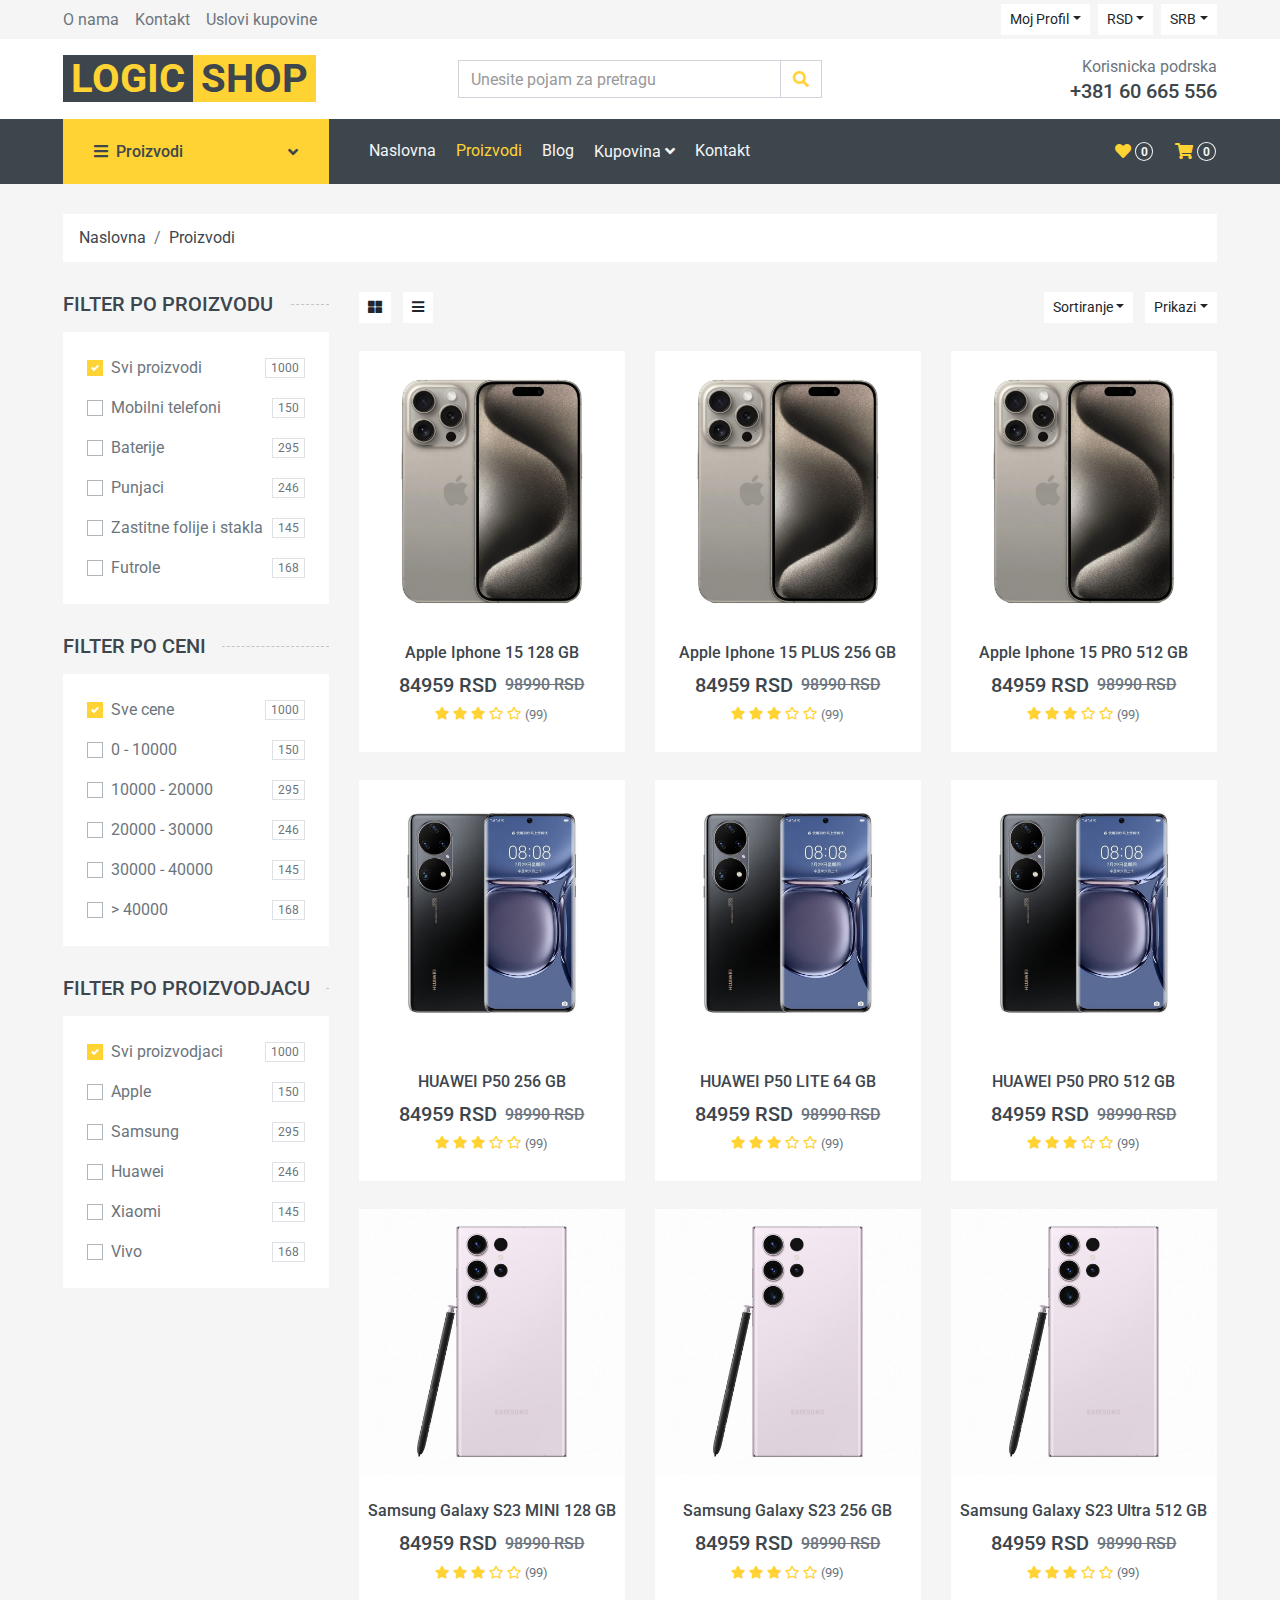
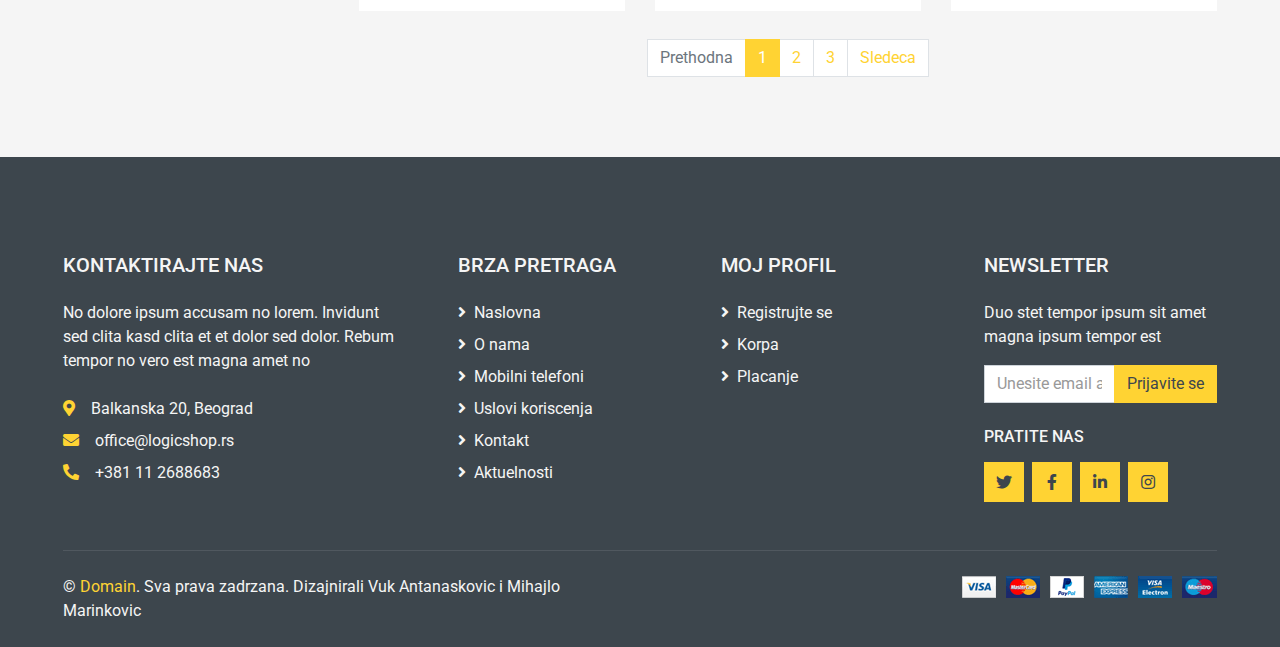
==== commit 5a9c4764: "Update shop.html" ====
--- a/shop.html
+++ b/shop.html
@@ -140,7 +140,7 @@
             <div class="col-lg-9">
                 <nav class="navbar navbar-expand-lg bg-dark navbar-dark py-3 py-lg-0 px-0">
                     <a href="" class="text-decoration-none d-block d-lg-none">
-                        <span class="h1 text-uppercase text-dark bg-light px-2">Multi</span>
+                        <span class="h1 text-uppercase text-dark bg-light px-2">Logic</span>
                         <span class="h1 text-uppercase text-light bg-primary px-2 ml-n1">Shop</span>
                     </a>
                     <button type="button" class="navbar-toggler" data-toggle="collapse" data-target="#navbarCollapse">
@@ -692,4 +692,4 @@
     <script src="js/main.js"></script>
 </body>
 
-</html>+</html>
